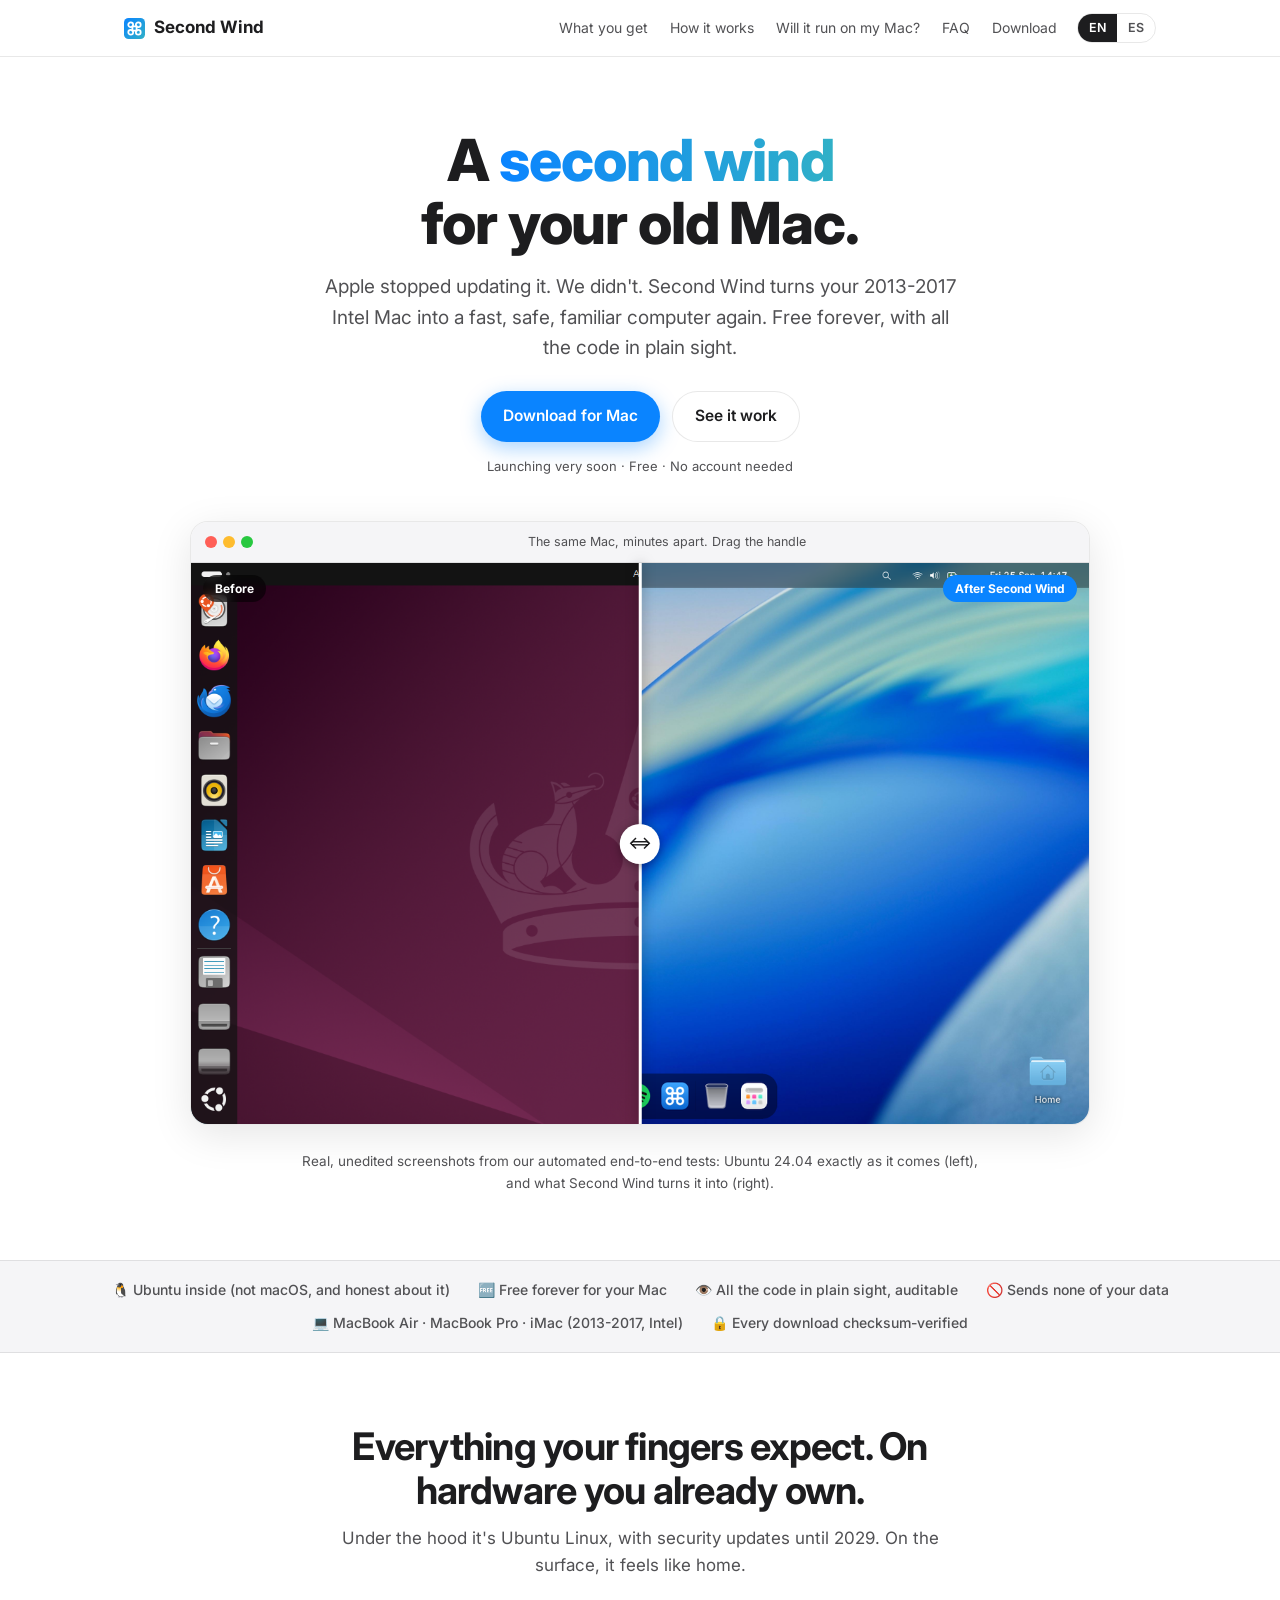
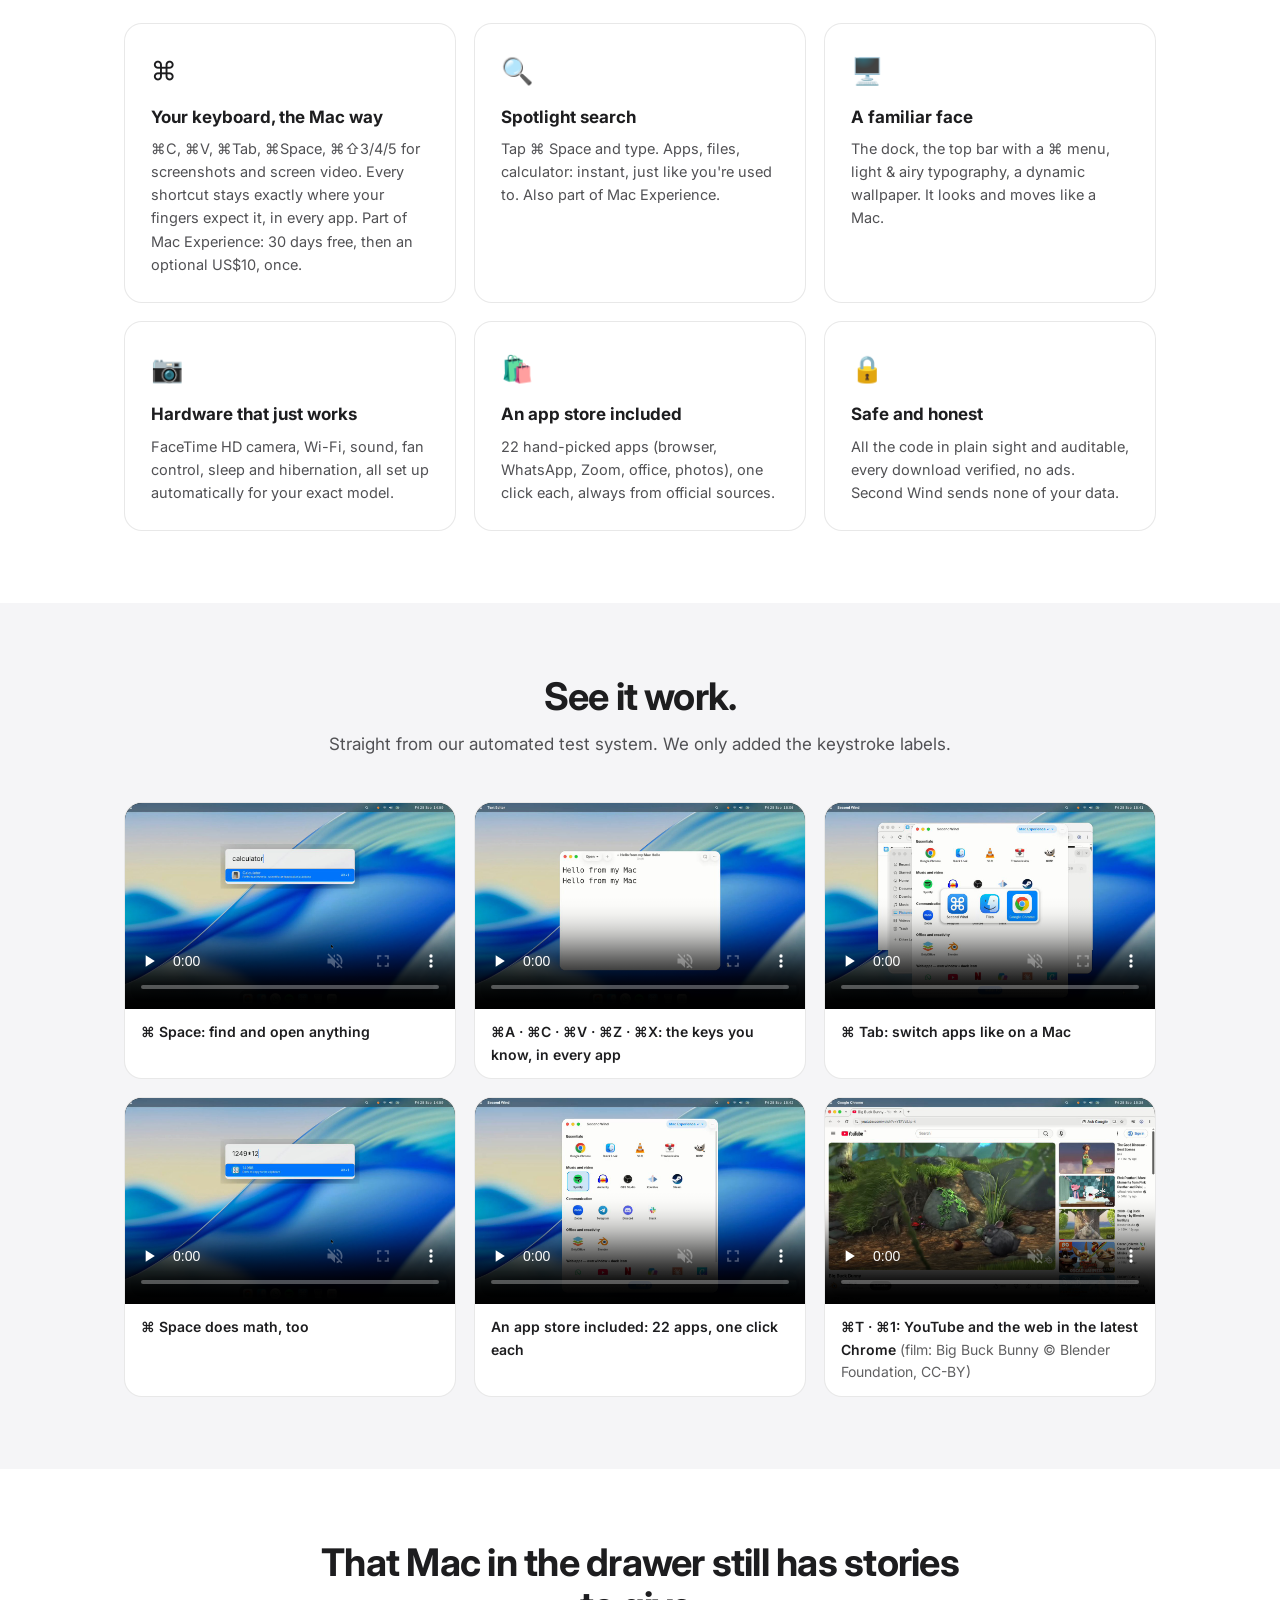
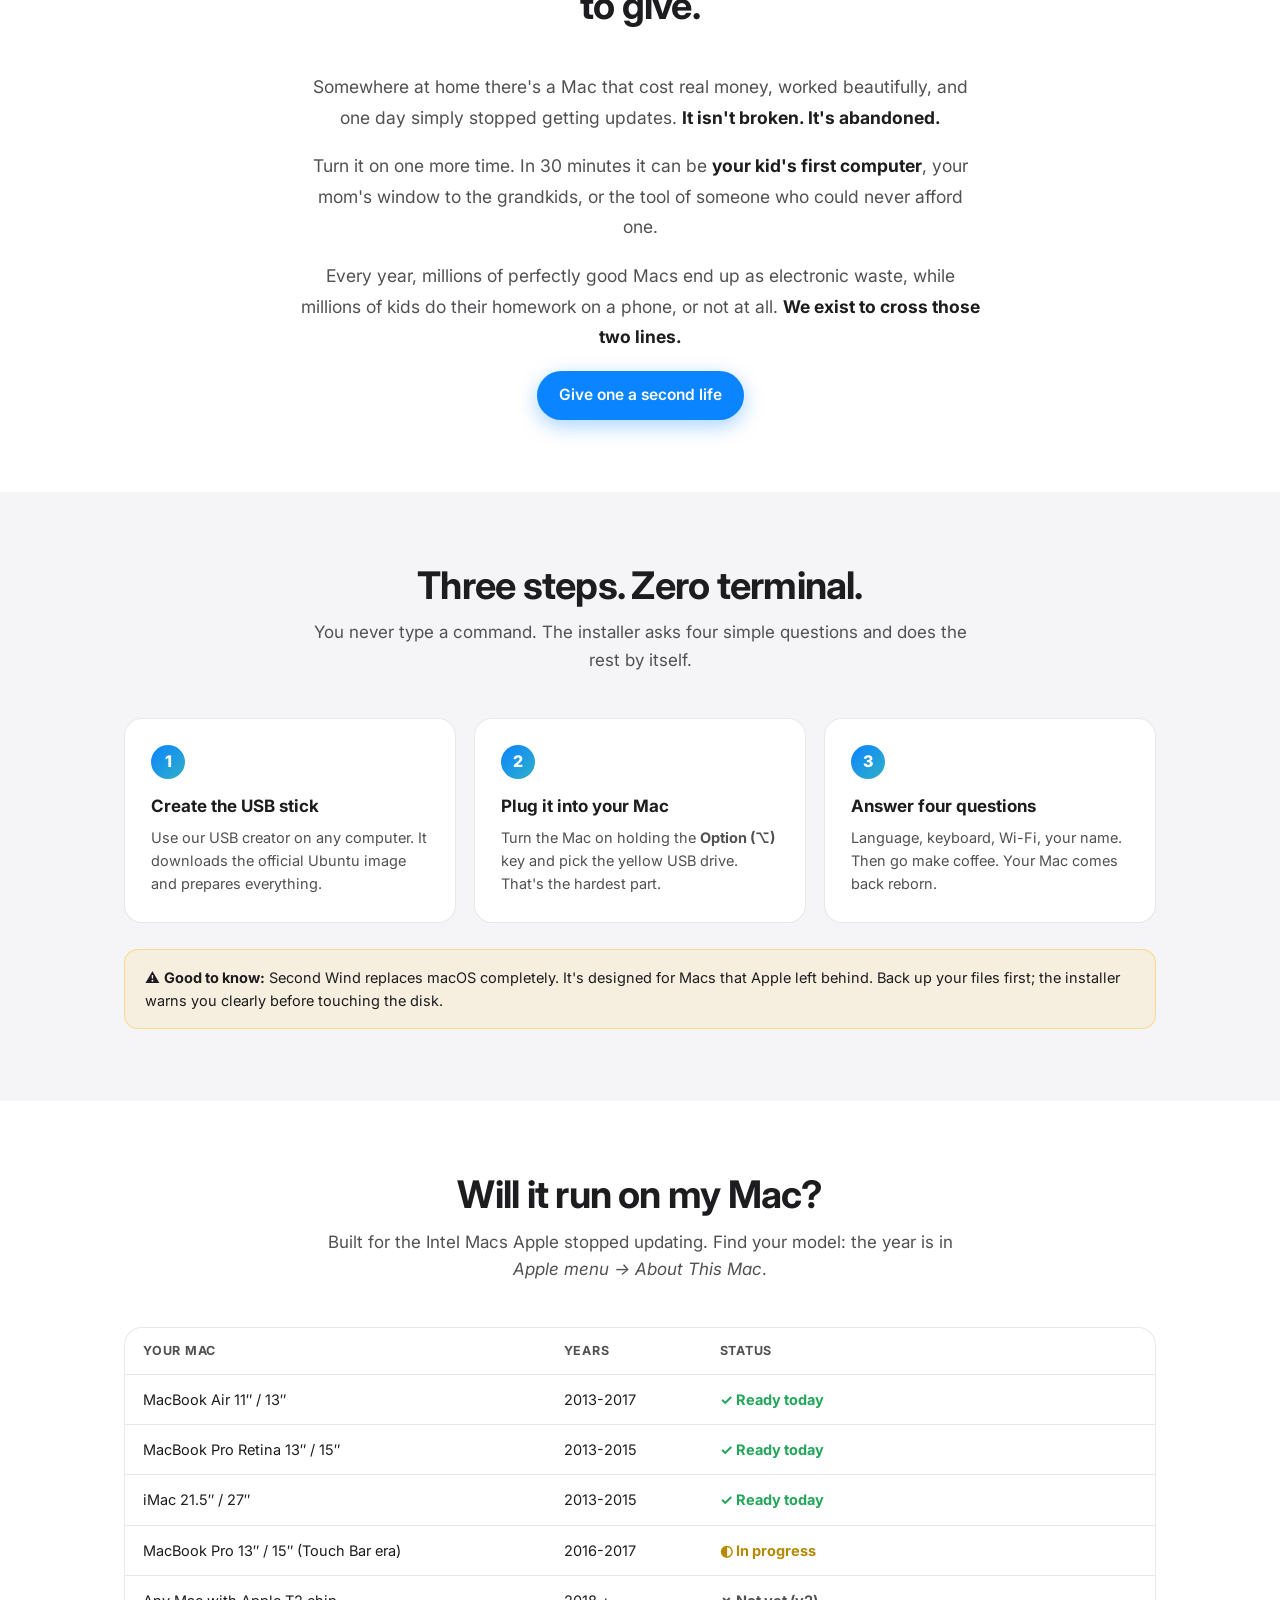
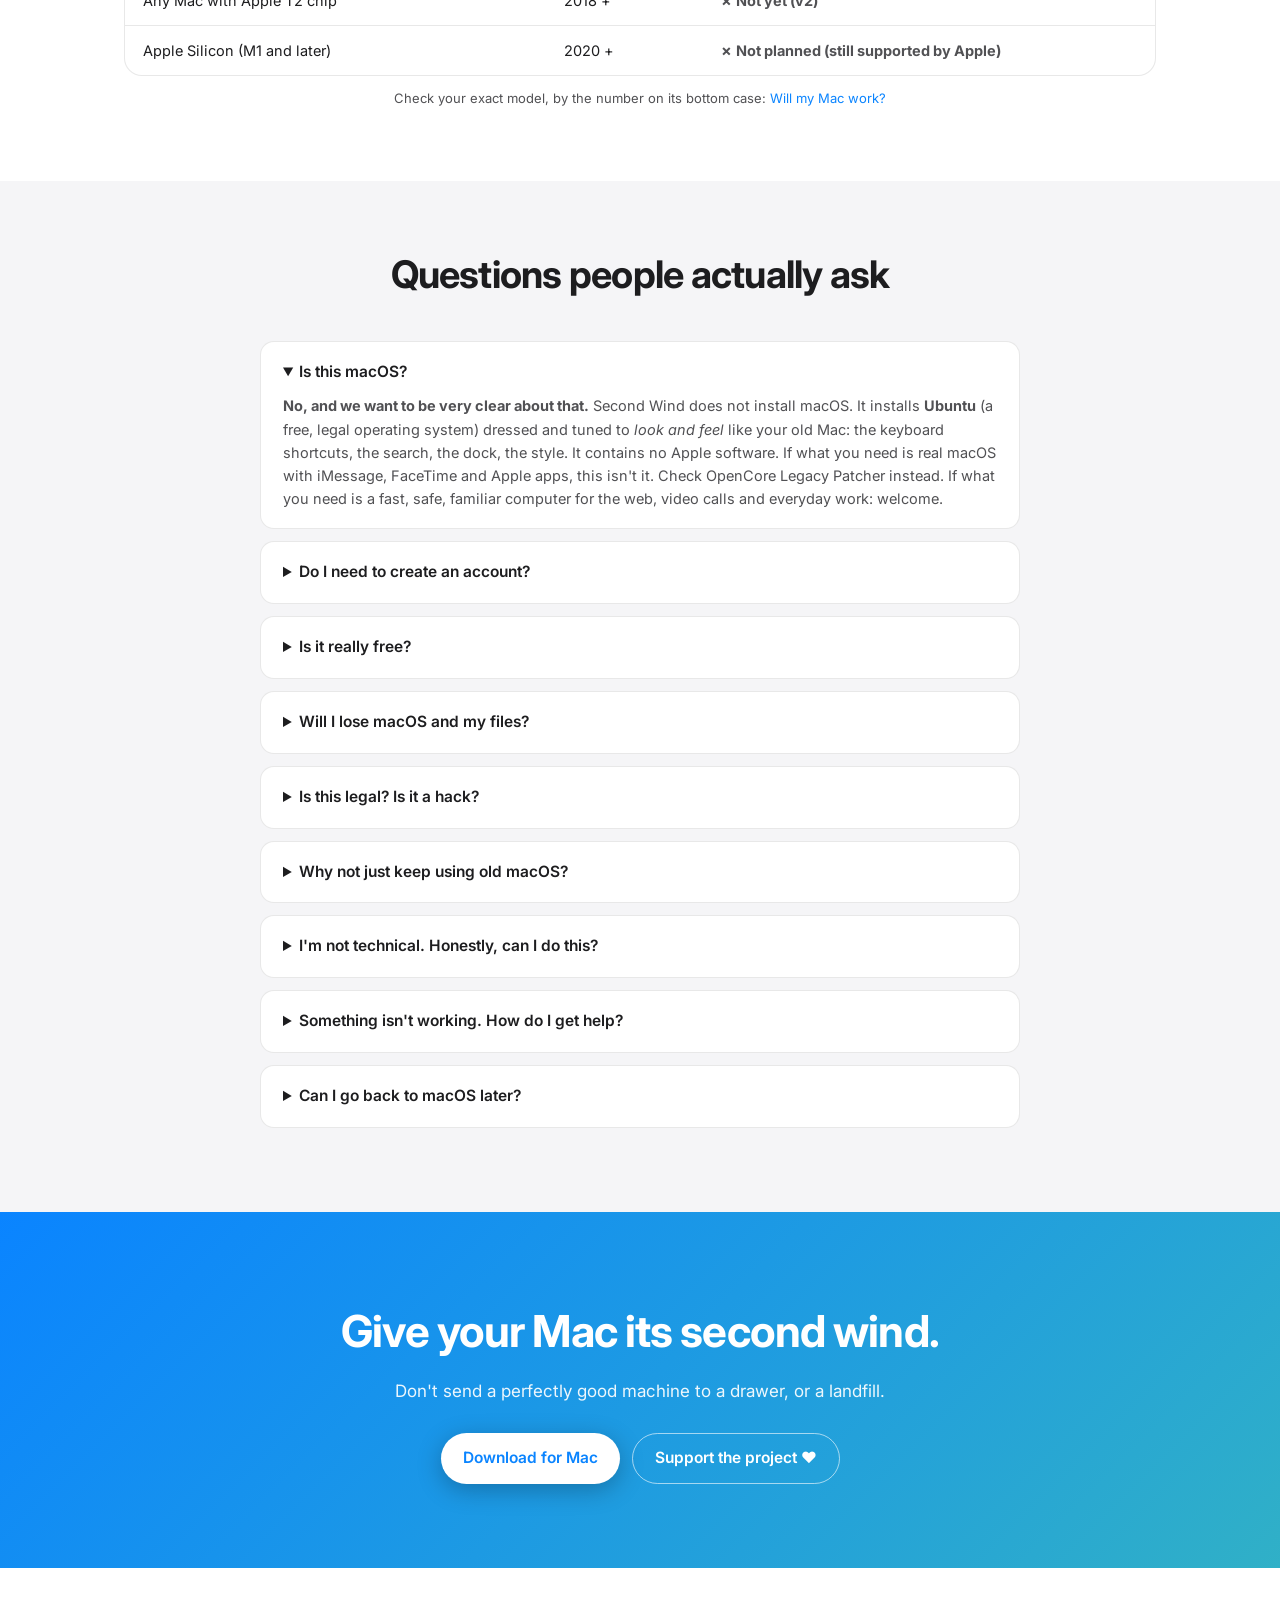
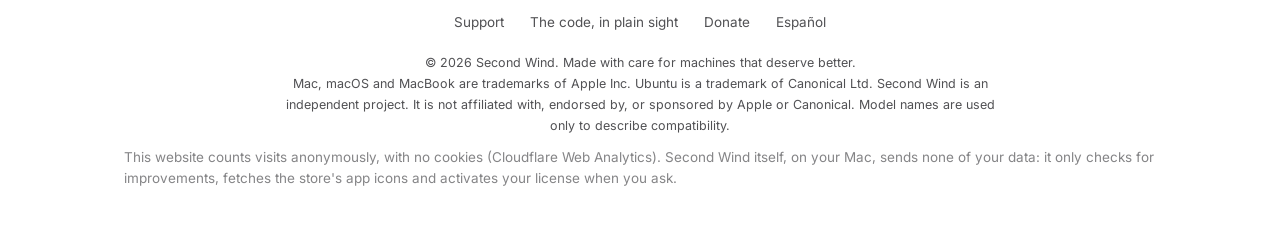
==== index.html @ 886df194 "Merge feat/media-air: after photo and videos re-shot on the real Air (CEO approved in preview) Co-Au" ====
<!DOCTYPE html>
<html lang="en">
<head>
  <meta charset="utf-8">
  <meta name="viewport" content="width=device-width, initial-scale=1">
  <title>Second Wind: A second wind for your old Mac</title>
  <meta name="description" content="Second Wind turns your 2013-2017 Intel Mac into a fast, safe, familiar computer again. Free forever, all the code in plain sight: the Mac look, drivers that just work, an app store and updates. Optional Mac Experience (⌘ shortcuts and ⌘Space search): 30 days free, then US$10 once.">
  <link rel="canonical" href="https://secondwindformac.com/">
  <link rel="alternate" hreflang="en" href="https://secondwindformac.com/">
  <link rel="alternate" hreflang="es" href="https://secondwindformac.com/es/">
  <link rel="alternate" hreflang="x-default" href="https://secondwindformac.com/">
  <meta property="og:title" content="Second Wind: A second wind for your old Mac">
  <meta property="og:description" content="Apple stopped updating your Mac. We didn't. The Mac look, drivers that just work and an app store, free for 2013-2017 Intel Macs, with all the code in plain sight.">
  <meta property="og:image" content="https://secondwindformac.com/assets/after.png">
  <meta property="og:type" content="website">
  <link rel="icon" type="image/svg+xml" href="assets/favicon.svg">
  <link rel="preconnect" href="https://fonts.googleapis.com">
  <link rel="preconnect" href="https://fonts.gstatic.com" crossorigin>
  <link href="https://fonts.googleapis.com/css2?family=Inter:wght@400;500;600;700;800&display=swap" rel="stylesheet">
  <link rel="stylesheet" href="styles.css">
  <script type="application/ld+json">
  {
    "@context": "https://schema.org",
    "@type": "SoftwareApplication",
    "name": "Second Wind",
    "url": "https://secondwindformac.com/",
    "description": "Second Wind turns a 2013-2017 Intel Mac into a fast, safe, familiar computer again: Ubuntu underneath, the Mac look, drivers that just work and an app store on top. Free forever, all the code in plain sight. Optional Mac Experience (⌘ shortcuts and ⌘Space search): 30 days free, then US$10 once.",
    "operatingSystem": "Installs Ubuntu 24.04 LTS on 2013-2017 Intel Macs",
    "applicationCategory": "UtilitiesApplication",
    "offers": {
      "@type": "Offer",
      "price": "0",
      "priceCurrency": "USD"
    },
    "softwareHelp": {
      "@type": "CreativeWork",
      "url": "https://secondwindformac.com/rescue/"
    },
    "sameAs": [
      "https://github.com/secondwindformac/second-wind",
      "https://ko-fi.com/secondwindformac"
    ]
  }
  </script>
<!-- Cloudflare Web Analytics --><script type='module' src='https://static.cloudflareinsights.com/beacon.min.js' data-cf-beacon='{"token": "4829b0f439ff4244b7309ff38470c616"}'></script><!-- End Cloudflare Web Analytics -->
</head>
<body>

<!-- Suggestion shown only to browsers set to Spanish (dismissible) -->
<div class="lang-banner" id="langBanner">
  <span>🌎 Este sitio también está en español.</span>
  <a href="es/">Ver en español</a>
  <button id="langDismiss" aria-label="Dismiss">✕</button>
</div>

<header>
  <div class="wrap nav">
    <a class="brand" href="./">
      <svg viewBox="0 0 64 64" aria-hidden="true"><defs><linearGradient id="swbrand" x1="0" y1="0" x2="1" y2="1"><stop offset="0" stop-color="#0a84ff"/><stop offset="1" stop-color="#30b0c7"/></linearGradient></defs><rect width="64" height="64" rx="14" fill="url(#swbrand)"/><g fill="none" stroke="#ffffff" stroke-width="1.7" stroke-linecap="round" transform="translate(6.4 6.4) scale(3.2)"><circle cx="4.4" cy="4.4" r="2.3"/><circle cx="11.6" cy="4.4" r="2.3"/><circle cx="4.4" cy="11.6" r="2.3"/><circle cx="11.6" cy="11.6" r="2.3"/><path d="M6 6h4v4H6z"/></g></svg>
      Second Wind
    </a>
    <nav class="nav-links">
      <a href="#features">What you get</a>
      <a href="#how">How it works</a>
      <a href="#compat">Will it run on my Mac?</a>
      <a href="#faq">FAQ</a>
      <a href="download/">Download</a>
    </nav>
    <div class="lang" aria-label="Language">
      <a class="on" href="./" lang="en">EN</a>
      <a href="es/" lang="es">ES</a>
    </div>
  </div>
</header>

<main>
  <div class="wrap hero">
    <h1>A <span class="grad">second wind</span><br>for your old Mac.</h1>
    <p class="sub">Apple stopped updating it. We didn't. Second Wind turns your 2013-2017 Intel Mac into a fast, safe, familiar computer again. Free forever, with all the code in plain sight.</p>
    <div class="cta-row">
      <a class="btn btn-primary" href="download/">Download for Mac</a>
      <a class="btn btn-ghost" href="#demos">See it work</a>
    </div>
    <p class="note">Launching very soon · Free · No account needed</p>

    <div class="compare-card">
      <div class="titlebar"><i></i><i></i><i></i><span>The same Mac, minutes apart. Drag the handle</span></div>
      <div class="compare" id="compare" style="--pos:50%">
        <img class="after-img" src="assets/after.png" alt="The same machine after Second Wind: dock, ⌘ menu, Mac-style theme">
        <img class="before-img" src="assets/before.png" alt="Stock Ubuntu 24.04 desktop, before Second Wind">
        <div class="divider"></div>
        <span class="tag l">Before</span>
        <span class="tag r">After Second Wind</span>
        <input type="range" min="0" max="100" value="50" step="0.1" aria-label="Compare before and after">
      </div>
    </div>
    <p class="caption">Real, unedited screenshots from our automated end-to-end tests: Ubuntu 24.04 exactly as it comes (left), and what Second Wind turns it into (right).</p>
  </div>

  <div class="ribbon">
    <span>🐧 Ubuntu inside (not macOS, and honest about it)</span>
    <span>🆓 Free forever for your Mac</span>
    <span>👁️ All the code in plain sight, auditable</span>
    <span>🚫 Sends none of your data</span>
    <span>💻 MacBook Air · MacBook Pro · iMac (2013-2017, Intel)</span>
    <span>🔒 Every download checksum-verified</span>
  </div>

  <section id="features">
    <div class="wrap">
      <div class="sec-head">
        <h2>Everything your fingers expect. On hardware you already own.</h2>
        <p>Under the hood it's Ubuntu Linux, with security updates until 2029. On the surface, it feels like home.</p>
      </div>
      <div class="grid">
        <div class="card"><div class="ico">⌘</div><h3>Your keyboard, the Mac way</h3><p>⌘C, ⌘V, ⌘Tab, ⌘Space, ⌘⇧3/4/5 for screenshots and screen video. Every shortcut stays exactly where your fingers expect it, in every app. Part of Mac Experience: 30 days free, then an optional US$10, once.</p></div>
        <div class="card"><div class="ico">🔍</div><h3>Spotlight search</h3><p>Tap ⌘ Space and type. Apps, files, calculator: instant, just like you're used to. Also part of Mac Experience.</p></div>
        <div class="card"><div class="ico">🖥️</div><h3>A familiar face</h3><p>The dock, the top bar with a ⌘ menu, light &amp; airy typography, a dynamic wallpaper. It looks and moves like a Mac.</p></div>
        <div class="card"><div class="ico">📷</div><h3>Hardware that just works</h3><p>FaceTime HD camera, Wi-Fi, sound, fan control, sleep and hibernation, all set up automatically for your exact model.</p></div>
        <div class="card"><div class="ico">🛍️</div><h3>An app store included</h3><p>22 hand-picked apps (browser, WhatsApp, Zoom, office, photos), one click each, always from official sources.</p></div>
        <div class="card"><div class="ico">🔒</div><h3>Safe and honest</h3><p>All the code in plain sight and auditable, every download verified, no ads. Second Wind sends none of your data.</p></div>
      </div>
    </div>
  </section>

  <section class="alt" id="demos">
    <div class="wrap">
      <div class="sec-head">
        <h2>See it work.</h2>
        <p>Straight from our automated test system. We only added the keystroke labels.</p>
      </div>
      <div class="vidgrid">
        <div class="vidcard"><video src="assets/videos/spotlight.en.webm" poster="assets/videos/spotlight.poster.jpg" preload="none" controls muted loop playsinline></video><p>⌘ Space: find and open anything</p></div>
        <div class="vidcard"><video src="assets/videos/keys.en.webm" poster="assets/videos/keys.poster.jpg" preload="none" controls muted loop playsinline></video><p>⌘A · ⌘C · ⌘V · ⌘Z · ⌘X: the keys you know, in every app</p></div>
        <div class="vidcard"><video src="assets/videos/cmd-tab.en.webm" poster="assets/videos/cmd-tab.poster.jpg" preload="none" controls muted loop playsinline></video><p>⌘ Tab: switch apps like on a Mac</p></div>
        <div class="vidcard"><video src="assets/videos/math.en.webm" poster="assets/videos/math.poster.jpg" preload="none" controls muted loop playsinline></video><p>⌘ Space does math, too</p></div>
        <div class="vidcard"><video src="assets/videos/app-store.en.webm" poster="assets/videos/app-store.poster.jpg" preload="none" controls muted loop playsinline></video><p>An app store included: 22 apps, one click each</p></div>
        <div class="vidcard"><video src="assets/videos/internet.en.webm" poster="assets/videos/internet.poster.jpg" preload="none" controls muted loop playsinline></video><p>⌘T · ⌘1: YouTube and the web in the latest Chrome <span style="font-weight:400;opacity:.7">(film: Big Buck Bunny © Blender Foundation, CC-BY)</span></p></div>
      </div>
    </div>
  </section>

  <section class="story" id="story">
    <div class="wrap">
      <div class="sec-head">
        <h2>That Mac in the drawer still has stories to give.</h2>
      </div>
      <p>Somewhere at home there's a Mac that cost real money, worked beautifully, and one day simply stopped getting updates. <strong>It isn't broken. It's abandoned.</strong></p>
      <p>Turn it on one more time. In 30 minutes it can be <strong>your kid's first computer</strong>, your mom's window to the grandkids, or the tool of someone who could never afford one.</p>
      <p>Every year, millions of perfectly good Macs end up as electronic waste, while millions of kids do their homework on a phone, or not at all. <strong>We exist to cross those two lines.</strong></p>
      <div class="cta-row">
        <a class="btn btn-primary" href="#how">Give one a second life</a>
      </div>
    </div>
  </section>

  <section class="alt" id="how">
    <div class="wrap">
      <div class="sec-head">
        <h2>Three steps. Zero terminal.</h2>
        <p>You never type a command. The installer asks four simple questions and does the rest by itself.</p>
      </div>
      <div class="steps">
        <div class="step"><div class="num">1</div><h3>Create the USB stick</h3><p>Use our USB creator on any computer. It downloads the official Ubuntu image and prepares everything.</p></div>
        <div class="step"><div class="num">2</div><h3>Plug it into your Mac</h3><p>Turn the Mac on holding the <strong>Option (⌥)</strong> key and pick the yellow USB drive. That's the hardest part.</p></div>
        <div class="step"><div class="num">3</div><h3>Answer four questions</h3><p>Language, keyboard, Wi-Fi, your name. Then go make coffee. Your Mac comes back reborn.</p></div>
      </div>
      <div class="warn">⚠️ <strong>Good to know:</strong> Second Wind replaces macOS completely. It's designed for Macs that Apple left behind. Back up your files first; the installer warns you clearly before touching the disk.</div>
    </div>
  </section>

  <section id="compat">
    <div class="wrap">
      <div class="sec-head">
        <h2>Will it run on my Mac?</h2>
        <p>Built for the Intel Macs Apple stopped updating. Find your model: the year is in <em>Apple menu → About This Mac</em>.</p>
      </div>
      <div class="tablewrap">
        <table>
          <tr><th>Your Mac</th><th>Years</th><th>Status</th></tr>
          <tr><td>MacBook Air 11″ / 13″</td><td>2013-2017</td><td class="ok">✓ Ready today</td></tr>
          <tr><td>MacBook Pro Retina 13″ / 15″</td><td>2013-2015</td><td class="ok">✓ Ready today</td></tr>
          <tr><td>iMac 21.5″ / 27″</td><td>2013-2015</td><td class="ok">✓ Ready today</td></tr>
          <tr><td>MacBook Pro 13″ / 15″ (Touch Bar era)</td><td>2016-2017</td><td class="soon">◐ In progress</td></tr>
          <tr><td>Any Mac with Apple T2 chip</td><td>2018 +</td><td class="no">✗ Not yet (v2)</td></tr>
          <tr><td>Apple Silicon (M1 and later)</td><td>2020 +</td><td class="no">✗ Not planned (still supported by Apple)</td></tr>
        </table>
      </div>
      <p class="tablenote">Check your exact model, by the number on its bottom case: <a href="compatibility/">Will my Mac work?</a></p>
    </div>
  </section>

  <section class="alt" id="faq">
    <div class="wrap">
      <div class="sec-head"><h2>Questions people actually ask</h2></div>
      <div class="faq">
        <details open><summary>Is this macOS?</summary><p><strong>No, and we want to be very clear about that.</strong> Second Wind does not install macOS. It installs <strong>Ubuntu</strong> (a free, legal operating system) dressed and tuned to <em>look and feel</em> like your old Mac: the keyboard shortcuts, the search, the dock, the style. It contains no Apple software. If what you need is real macOS with iMessage, FaceTime and Apple apps, this isn't it. Check OpenCore Legacy Patcher instead. If what you need is a fast, safe, familiar computer for the web, video calls and everyday work: welcome.</p></details>
        <details><summary>Do I need to create an account?</summary><p>No, and you never will. Second Wind has no accounts by design: you download, you install, done. If you buy the optional Mac Experience, your license key arrives by email: paste it into the Second Wind app and that's it. Less friction for you, less data for anyone to worry about.</p></details>
        <details><summary>Is it really free?</summary><p>Yes, and we're precise about it. Second Wind is free forever: the Mac look, drivers that just work (Wi-Fi, camera, sound), the app store and updates, with all the code published in plain sight, auditable by anyone. No terminal, ever. One optional extra exists: the “Mac Experience” (⌘ shortcuts everywhere and ⌘Space search) is free for the first 30 days, then a one-time US$10 (once per Mac, yours forever). If you don't buy it, your Mac keeps working and looking exactly the same; only the ⌘ shortcuts and ⌘Space go back to Linux's. No subscriptions, no accounts. Want to help more? You can donate on <a href="https://ko-fi.com/secondwindformac">Ko-fi</a>.</p></details>
        <details><summary>Will I lose macOS and my files?</summary><p>Yes. Second Wind replaces macOS entirely with Ubuntu Linux. It's meant for Macs that no longer receive Apple updates. Back up your files first (the installer reminds you before touching anything).</p></details>
        <details><summary>Is this legal? Is it a hack?</summary><p>It's not a hack. Second Wind installs Ubuntu, a mainstream free operating system, plus components downloaded from their official sources. Nothing from Apple is copied or redistributed. It's your hardware, and you're allowed to run what you want on it.</p></details>
        <details><summary>Why not just keep using old macOS?</summary><p>Without security updates, browsers and banking sites gradually stop working, and staying online gets risky. Ubuntu 24.04 receives security updates until 2029, and modern apps (Chrome, WhatsApp, Zoom) run on it today.</p></details>
        <details><summary>I'm not technical. Honestly, can I do this?</summary><p>That's exactly who we built it for. If you can plug in a USB stick and hold down one key, you can do this. You never see a terminal, and every step explains itself in plain language, in English or Spanish.</p></details>
        <details><summary>Something isn't working. How do I get help?</summary><p>Open the Second Wind app (in the dock) → <strong>⋯</strong> → <strong>Your Mac</strong>. It checks Wi-Fi, sound, camera, keyboard, Bluetooth and battery, and shows a short report about your Mac. Click <strong>Copy report for support</strong> and paste it into an email to <a href="mailto:hello@secondwindformac.com">hello@secondwindformac.com</a>. You see everything it contains first, and nothing is sent anywhere unless you send it yourself.</p></details>
        <details><summary>Can I go back to macOS later?</summary><p>Yes. macOS can be reinstalled from Apple's own recovery (Internet Recovery, ⌘⌥R at power-on) or from a macOS USB stick, on any of these models. Your files must come from your backup.</p></details>
      </div>
    </div>
  </section>

  <div class="cta-band">
    <h2>Give your Mac its second wind.</h2>
    <p>Don't send a perfectly good machine to a drawer, or a landfill.</p>
    <div class="cta-row">
      <a class="btn btn-primary" href="download/">Download for Mac</a>
      <!-- from links.conf: DONATE_URL -->
      <a class="btn btn-ghost" href="https://ko-fi.com/secondwindformac">Support the project ♥</a>
    </div>
  </div>
</main>

<footer>
  <div class="wrap">
    <div class="foot-row">
      <!-- from links.conf: CONTACT_EMAIL / DONATE_URL -->
      <a href="mailto:hello@secondwindformac.com">Support</a>
      <a href="https://github.com/secondwindformac/second-wind">The code, in plain sight</a>
      <a href="https://ko-fi.com/secondwindformac">Donate</a>
      <a href="es/">Español</a>
    </div>
    <p class="legal">
      © <span id="y">2026</span> Second Wind. Made with care for machines that deserve better.<br>
      Mac, macOS and MacBook are trademarks of Apple Inc. Ubuntu is a trademark of Canonical Ltd.
      Second Wind is an independent project. It is not affiliated with, endorsed by, or sponsored by Apple or Canonical.
      Model names are used only to describe compatibility.
    </p>
  </div>
  <div class="wrap"><p class="small" style="opacity:.7;margin-top:10px">This website counts visits anonymously, with no cookies (Cloudflare Web Analytics). Second Wind itself, on your Mac, sends none of your data: it only checks for improvements, fetches the store's app icons and activates your license when you ask.</p></div>
</footer>

<script>
  // Before/after slider
  var cmp = document.getElementById('compare');
  cmp.querySelector('input').addEventListener('input', function () {
    cmp.style.setProperty('--pos', this.value + '%');
  });
  // Offer Spanish to Spanish-language browsers (once)
  try {
    var wantsEs = (navigator.languages || [navigator.language || '']).some(function (l) { return /^es/i.test(l); });
    if (wantsEs && !localStorage.getItem('sw-lang-dismiss')) {
      document.getElementById('langBanner').style.display = 'flex';
    }
    document.getElementById('langDismiss').addEventListener('click', function () {
      document.getElementById('langBanner').style.display = 'none';
      localStorage.setItem('sw-lang-dismiss', '1');
    });
  } catch (e) {}
  document.getElementById('y').textContent = new Date().getFullYear();
</script>
</body>
</html>
---- styles.css ----
/* Second Wind — landing styles (shared by every language). MIT. */

:root {
  --bg: #ffffff;
  --bg-alt: #f5f5f7;
  --text: #1d1d1f;
  --text-soft: #515154;
  --line: rgba(0, 0, 0, 0.09);
  --accent: #0a84ff;
  --accent-2: #30b0c7;
  --card: #ffffff;
  --shadow: 0 10px 40px rgba(0, 0, 0, 0.10);
  --radius: 18px;
  --header-bg: rgba(255, 255, 255, 0.72);
}
@media (prefers-color-scheme: dark) {
  :root {
    --bg: #0b0b0d;
    --bg-alt: #161618;
    --text: #f5f5f7;
    --text-soft: #a1a1a6;
    --line: rgba(255, 255, 255, 0.12);
    --card: #1c1c1e;
    --shadow: 0 10px 40px rgba(0, 0, 0, 0.55);
    --header-bg: rgba(11, 11, 13, 0.72);
  }
}

* { margin: 0; padding: 0; box-sizing: border-box; }
html { scroll-behavior: smooth; }
body {
  font-family: "Inter", -apple-system, BlinkMacSystemFont, "SF Pro Display",
    "Segoe UI", Roboto, sans-serif;
  background: var(--bg);
  color: var(--text);
  line-height: 1.6;
  -webkit-font-smoothing: antialiased;
}
img { max-width: 100%; display: block; }
a { color: var(--accent); text-decoration: none; }
a:hover { text-decoration: underline; }

.wrap { max-width: 1080px; margin: 0 auto; padding: 0 24px; }

/* ---------- header ---------- */
header {
  position: sticky; top: 0; z-index: 50;
  backdrop-filter: saturate(180%) blur(18px);
  -webkit-backdrop-filter: saturate(180%) blur(18px);
  background: var(--header-bg);
  border-bottom: 1px solid var(--line);
}
.nav {
  display: flex; align-items: center; gap: 20px;
  height: 56px;
}
.brand {
  display: flex; align-items: center; gap: 9px;
  font-weight: 700; font-size: 17px; color: var(--text);
}
.brand:hover { text-decoration: none; }
.brand svg { width: 21px; height: 21px; }
.nav-links { display: flex; gap: 22px; margin-left: auto; }
.nav-links a { color: var(--text-soft); font-size: 14px; }
.nav-links a:hover { color: var(--text); text-decoration: none; }
.lang {
  display: flex; border: 1px solid var(--line); border-radius: 999px;
  overflow: hidden; font-size: 12.5px; font-weight: 600;
}
.lang a { padding: 4px 11px; color: var(--text-soft); }
.lang a:hover { text-decoration: none; color: var(--text); }
.lang a.on { background: var(--text); color: var(--bg); }
@media (max-width: 720px) { .nav-links { display: none; } .lang { margin-left: auto; } }

/* ---------- language suggestion banner ---------- */
.lang-banner {
  display: none; align-items: center; justify-content: center; gap: 14px;
  padding: 9px 16px; font-size: 14px;
  background: linear-gradient(90deg, var(--accent), var(--accent-2));
  color: #fff;
}
.lang-banner a { color: #fff; font-weight: 700; text-decoration: underline; }
.lang-banner button {
  background: none; border: none; color: rgba(255,255,255,.85);
  font-size: 16px; cursor: pointer; line-height: 1;
}

/* ---------- hero ---------- */
.hero { text-align: center; padding: 72px 0 40px; }
.hero h1 {
  font-size: clamp(34px, 6vw, 58px);
  line-height: 1.08; letter-spacing: -0.02em; font-weight: 800;
}
.hero h1 .grad {
  background: linear-gradient(90deg, var(--accent), var(--accent-2));
  -webkit-background-clip: text; background-clip: text; color: transparent;
}
.hero p.sub {
  max-width: 640px; margin: 18px auto 0; font-size: 19px; color: var(--text-soft);
}
.cta-row { display: flex; gap: 12px; justify-content: center; margin-top: 28px; flex-wrap: wrap; }
.btn {
  display: inline-flex; align-items: center; gap: 8px;
  padding: 12px 22px; border-radius: 999px; font-weight: 600; font-size: 15.5px;
  transition: transform .15s ease, box-shadow .15s ease;
}
.btn:hover { text-decoration: none; transform: translateY(-1px); }
.btn-primary { background: var(--accent); color: #fff; box-shadow: 0 6px 20px rgba(10,132,255,.35); }
.btn-ghost { border: 1.5px solid var(--line); color: var(--text); background: var(--card); }
.hero .note { margin-top: 14px; font-size: 13px; color: var(--text-soft); }

/* ---------- before/after ---------- */
.compare-card {
  margin: 44px auto 0; max-width: 900px;
  border-radius: var(--radius); overflow: hidden;
  box-shadow: var(--shadow); border: 1px solid var(--line);
  background: var(--card);
}
.titlebar {
  display: flex; align-items: center; gap: 6px; padding: 10px 14px;
  border-bottom: 1px solid var(--line); background: var(--bg-alt);
}
.titlebar i { width: 12px; height: 12px; border-radius: 50%; display: block; }
.titlebar i:nth-child(1) { background: #ff5f57; }
.titlebar i:nth-child(2) { background: #febc2e; }
.titlebar i:nth-child(3) { background: #28c840; }
.titlebar span { margin: 0 auto; font-size: 12.5px; color: var(--text-soft); }
.compare { position: relative; aspect-ratio: 1280 / 800; user-select: none; }
.compare img {
  position: absolute; inset: 0; width: 100%; height: 100%;
  object-fit: cover; pointer-events: none;
}
.compare .before-img { clip-path: inset(0 calc(100% - var(--pos, 50%)) 0 0); }
.compare .divider {
  position: absolute; top: 0; bottom: 0; left: var(--pos, 50%); width: 2.5px;
  background: #fff; box-shadow: 0 0 12px rgba(0,0,0,.5);
  transform: translateX(-50%); pointer-events: none;
}
.compare .divider::after {
  content: "⇔"; position: absolute; top: 50%; left: 50%;
  transform: translate(-50%, -50%);
  width: 40px; height: 40px; border-radius: 50%;
  background: #fff; color: #1d1d1f; font-size: 18px;
  display: flex; align-items: center; justify-content: center;
  box-shadow: 0 2px 10px rgba(0,0,0,.35);
}
.compare input[type="range"] {
  position: absolute; inset: 0; width: 100%; height: 100%;
  opacity: 0; cursor: ew-resize; margin: 0;
}
.compare .tag {
  position: absolute; top: 12px; padding: 4px 12px; border-radius: 999px;
  font-size: 12px; font-weight: 700; color: #fff;
  background: rgba(0, 0, 0, 0.55); backdrop-filter: blur(6px); pointer-events: none;
}
.compare .tag.l { left: 12px; }
.compare .tag.r { right: 12px; background: var(--accent); }
.caption { text-align: center; font-size: 13.5px; color: var(--text-soft); padding: 26px 16px; max-width: 720px; margin: 0 auto; }

/* ---------- ribbon ---------- */
.ribbon {
  display: flex; flex-wrap: wrap; justify-content: center; gap: 10px 28px;
  padding: 18px 16px; border-top: 1px solid var(--line); border-bottom: 1px solid var(--line);
  background: var(--bg-alt); font-size: 14px; color: var(--text-soft); font-weight: 500;
}

/* ---------- sections ---------- */
section { padding: 72px 0; }
section.alt { background: var(--bg-alt); }
.sec-head { text-align: center; max-width: 660px; margin: 0 auto 44px; }
.sec-head h2 { font-size: clamp(26px, 4vw, 38px); letter-spacing: -0.02em; line-height: 1.15; }
.sec-head p { margin-top: 12px; color: var(--text-soft); font-size: 17px; }

.grid { display: grid; grid-template-columns: repeat(auto-fit, minmax(270px, 1fr)); gap: 18px; }
.card {
  background: var(--card); border: 1px solid var(--line); border-radius: var(--radius);
  padding: 26px;
}
.card .ico { font-size: 26px; }
.card h3 { margin: 12px 0 6px; font-size: 17px; }
.card p { font-size: 14.5px; color: var(--text-soft); }

/* ---------- video demos ---------- */
.vidgrid { display: grid; grid-template-columns: repeat(auto-fit, minmax(300px, 1fr)); gap: 18px; }
.vidcard {
  background: var(--card); border: 1px solid var(--line); border-radius: var(--radius);
  overflow: hidden;
}
.vidcard video { width: 100%; display: block; aspect-ratio: 1280 / 800; background: #000; }
.vidcard p { font-size: 14px; font-weight: 600; padding: 12px 16px; }

/* ---------- waitlist form ---------- */
.wl-form { max-width: 560px; margin: 0 auto; display: flex; flex-direction: column; gap: 12px; }
.wl-form input[type="email"], .wl-form input[type="text"]:not(.wl-hp) {
  padding: 13px 16px; border: 1.5px solid var(--line); border-radius: 12px;
  background: var(--card); color: var(--text); font: inherit; font-size: 15.5px;
}
.wl-form input:focus { outline: 2px solid var(--accent); outline-offset: 1px; }
.wl-q { font-size: 14px; font-weight: 600; margin-top: 4px; }
.wl-opts { display: flex; flex-wrap: wrap; gap: 8px; justify-content: center; }
.wl-opts input { position: absolute; opacity: 0; pointer-events: none; }
.wl-opts span {
  display: inline-block; padding: 8px 15px; border: 1.5px solid var(--line);
  border-radius: 999px; font-size: 14px; cursor: pointer; background: var(--card);
}
.wl-opts input:checked + span { background: var(--accent); border-color: var(--accent); color: #fff; }
.wl-hp { position: absolute; left: -9999px; width: 1px; height: 1px; opacity: 0; }
.wl-form button { border: none; cursor: pointer; font: inherit; }
.wl-form button:disabled { opacity: .6; cursor: wait; }
.wl-done { font-size: 16px; font-weight: 600; text-align: center; }
.wl-err { font-size: 14px; text-align: center; color: #c0392b; }

/* ---------- story ---------- */
.story p {
  max-width: 680px; margin: 0 auto 18px; text-align: center;
  font-size: 17.5px; line-height: 1.75; color: var(--text-soft);
}
.story p strong { color: var(--text); }
.story .cta-row { margin-top: 10px; }

/* ---------- steps ---------- */
.steps { display: grid; grid-template-columns: repeat(auto-fit, minmax(240px, 1fr)); gap: 18px; counter-reset: step; }
.step { background: var(--card); border: 1px solid var(--line); border-radius: var(--radius); padding: 26px; }
.step .num {
  width: 34px; height: 34px; border-radius: 50%;
  background: linear-gradient(135deg, var(--accent), var(--accent-2));
  color: #fff; font-weight: 800; display: flex; align-items: center; justify-content: center;
  font-size: 16px;
}
.step h3 { margin: 14px 0 6px; font-size: 17px; }
.step p { font-size: 14.5px; color: var(--text-soft); }
.warn {
  margin-top: 26px; padding: 16px 20px; border-radius: 14px; font-size: 14.5px;
  background: rgba(254, 188, 46, 0.12); border: 1px solid rgba(254, 188, 46, 0.45);
}

/* ---------- compatibility ---------- */
.tablewrap { overflow-x: auto; border: 1px solid var(--line); border-radius: var(--radius); background: var(--card); }
table { width: 100%; border-collapse: collapse; font-size: 14.5px; min-width: 560px; }
th, td { text-align: left; padding: 13px 18px; border-bottom: 1px solid var(--line); }
th { font-size: 12.5px; text-transform: uppercase; letter-spacing: .06em; color: var(--text-soft); }
tr:last-child td { border-bottom: none; }
.ok { color: #23a55a; font-weight: 700; }
.soon { color: #b58a00; font-weight: 700; }
.no { color: var(--text-soft); font-weight: 700; }
.tablenote { font-size: 13px; color: var(--text-soft); margin-top: 12px; text-align: center; }

/* ---------- FAQ ---------- */
.faq { max-width: 760px; margin: 0 auto; }
.faq details {
  background: var(--card); border: 1px solid var(--line); border-radius: 14px;
  padding: 18px 22px; margin-bottom: 12px;
}
.faq summary { font-weight: 600; cursor: pointer; font-size: 15.5px; }
.faq details p { margin-top: 10px; color: var(--text-soft); font-size: 14.5px; }

/* ---------- final CTA ---------- */
.cta-band {
  text-align: center; padding: 84px 24px;
  background: linear-gradient(135deg, var(--accent), var(--accent-2));
  color: #fff;
}
.cta-band h2 { font-size: clamp(28px, 5vw, 44px); letter-spacing: -0.02em; }
.cta-band p { margin: 12px auto 26px; max-width: 560px; opacity: .92; font-size: 17px; }
.cta-band .btn-primary { background: #fff; color: var(--accent); box-shadow: 0 6px 24px rgba(0,0,0,.25); }
.cta-band .btn-ghost { border-color: rgba(255,255,255,.6); color: #fff; background: transparent; }

/* ---------- footer ---------- */
footer { padding: 44px 0 56px; font-size: 13.5px; color: var(--text-soft); }
.foot-row { display: flex; flex-wrap: wrap; gap: 12px 26px; justify-content: center; margin-bottom: 18px; }
.foot-row a { color: var(--text-soft); }
.legal { text-align: center; max-width: 720px; margin: 0 auto; font-size: 12.5px; line-height: 1.7; }
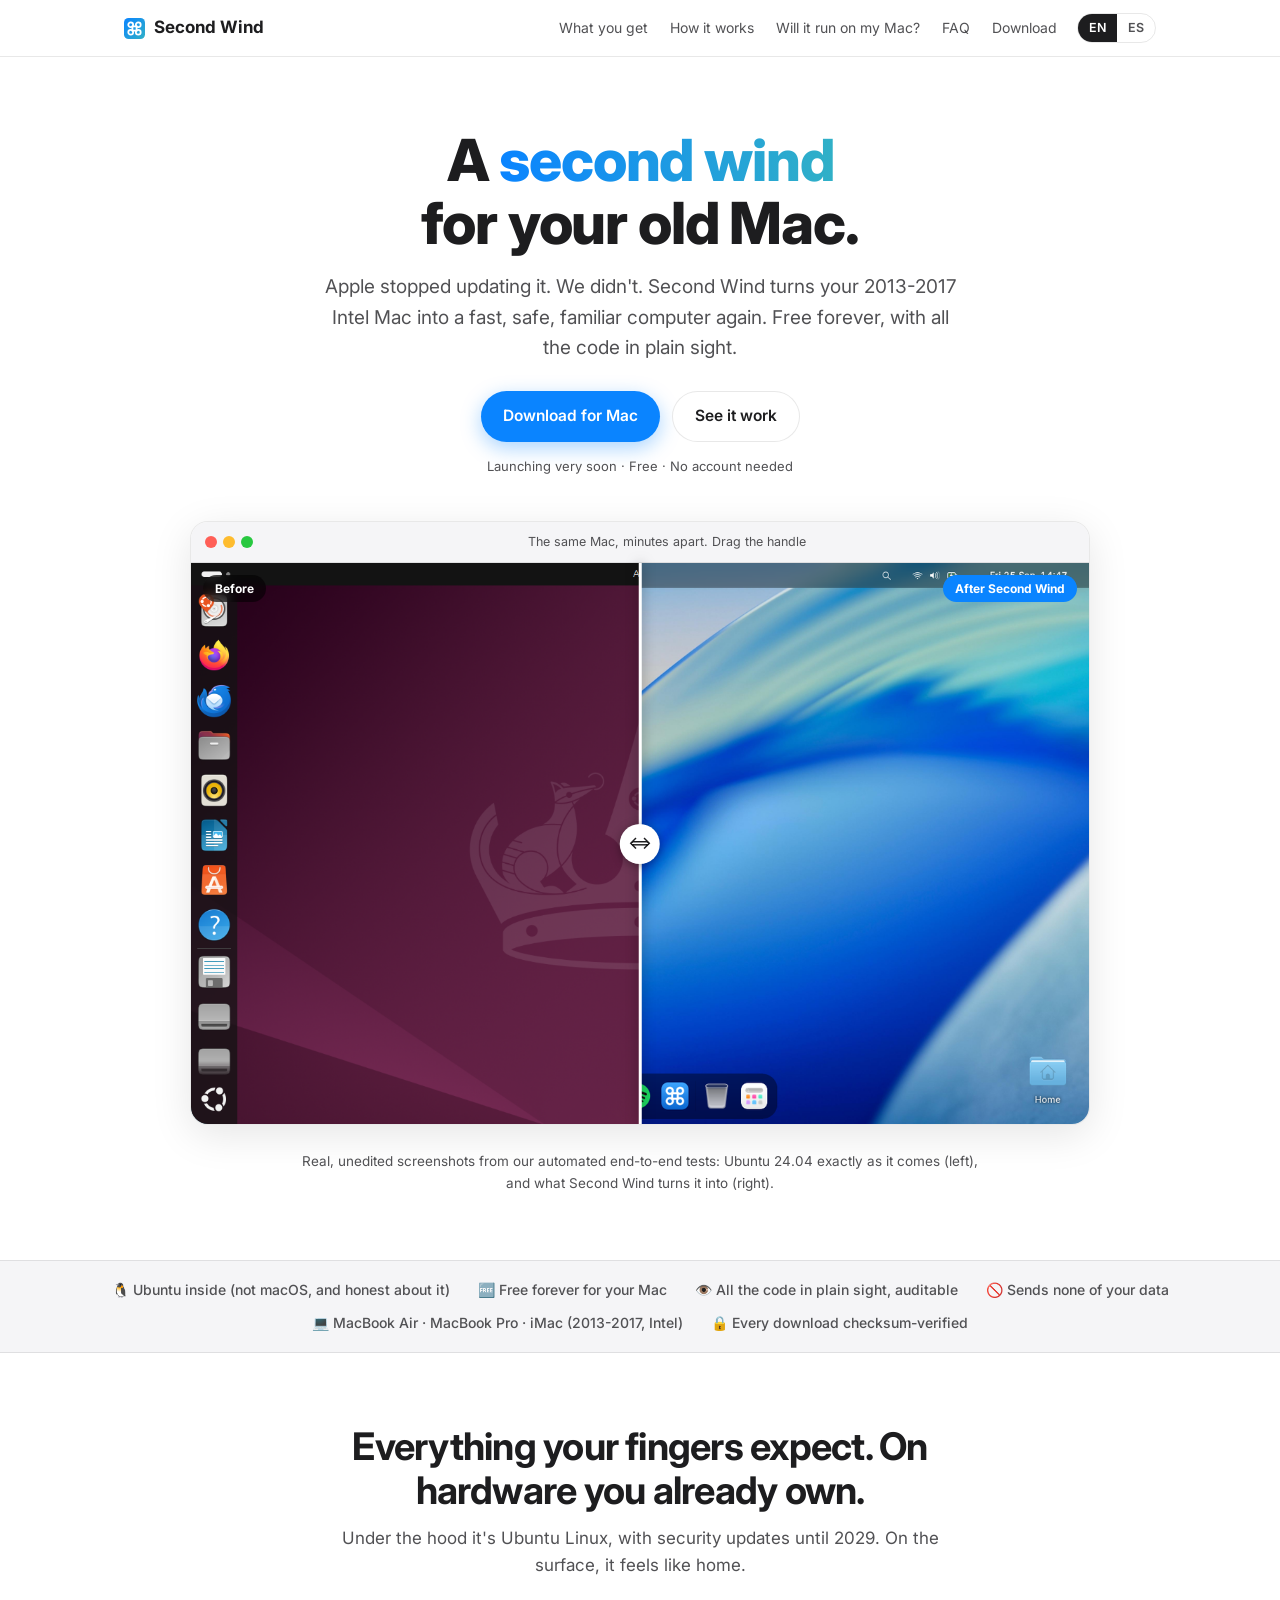
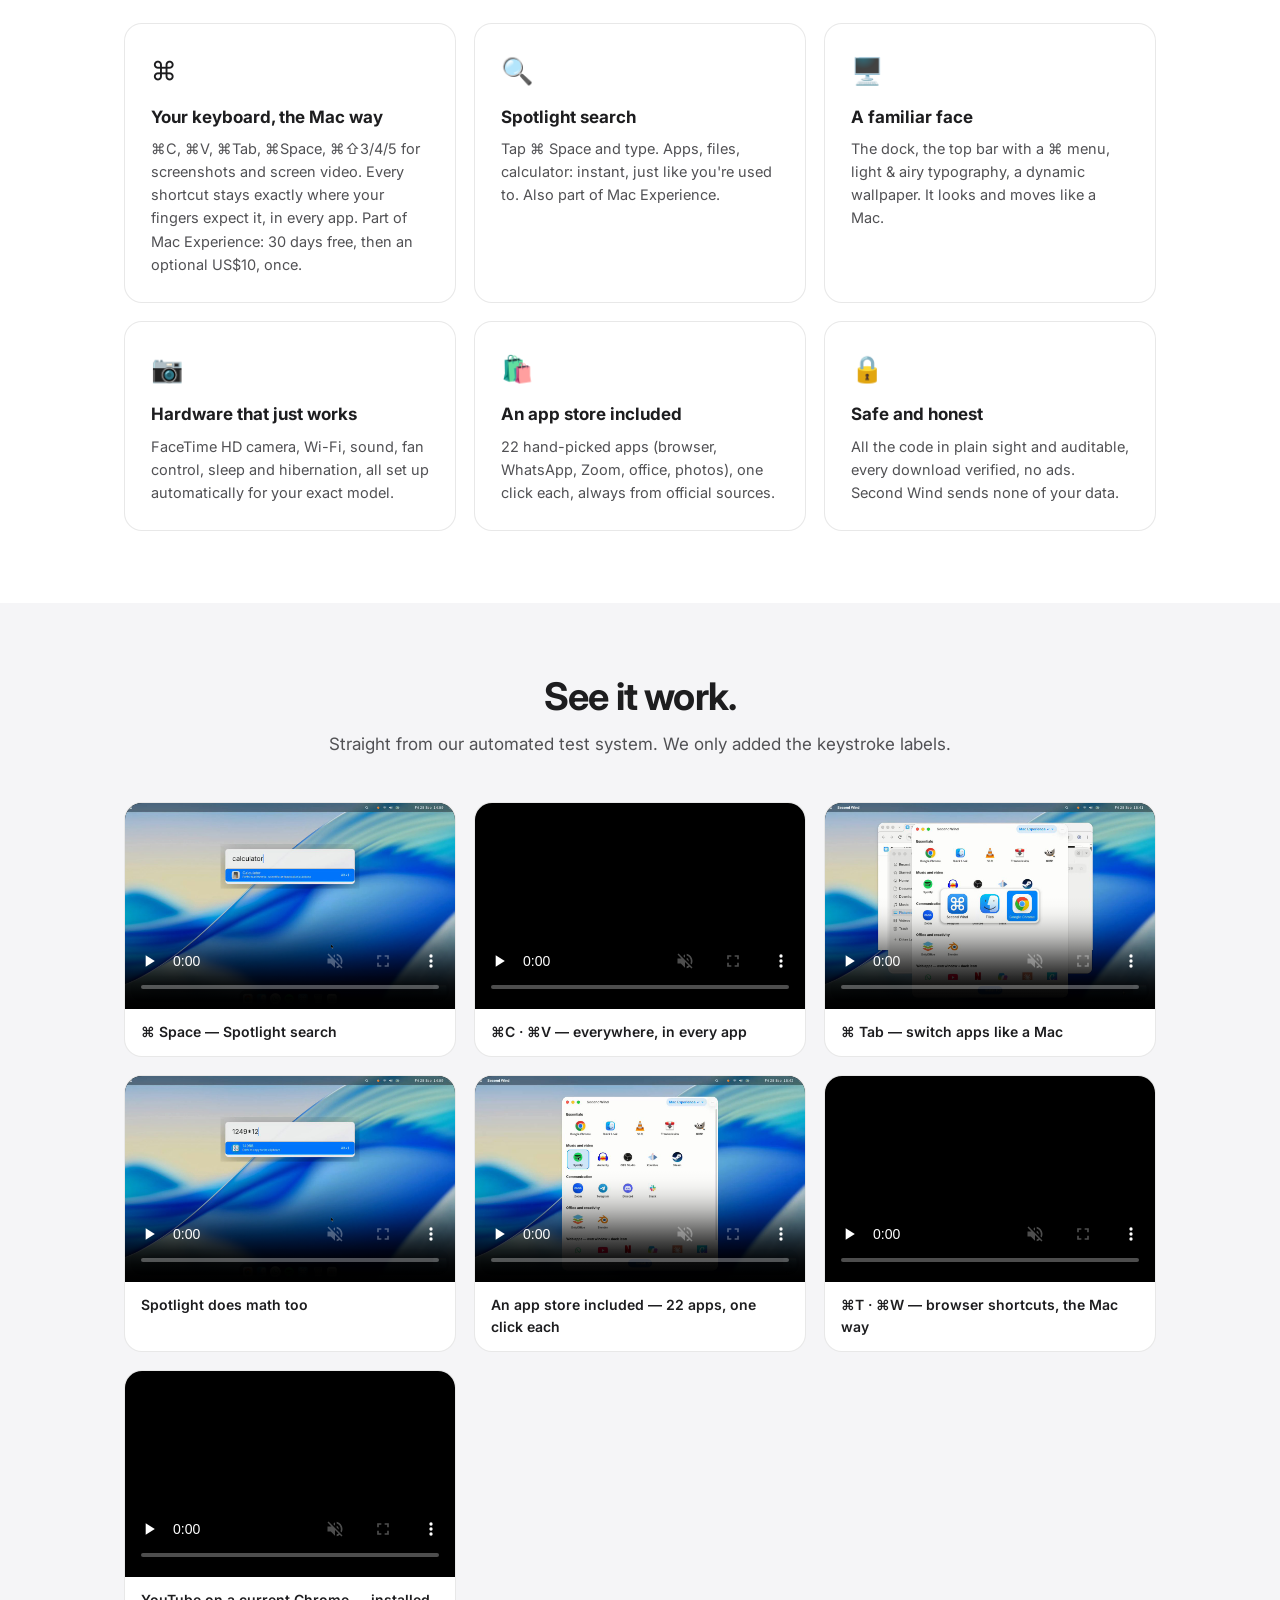
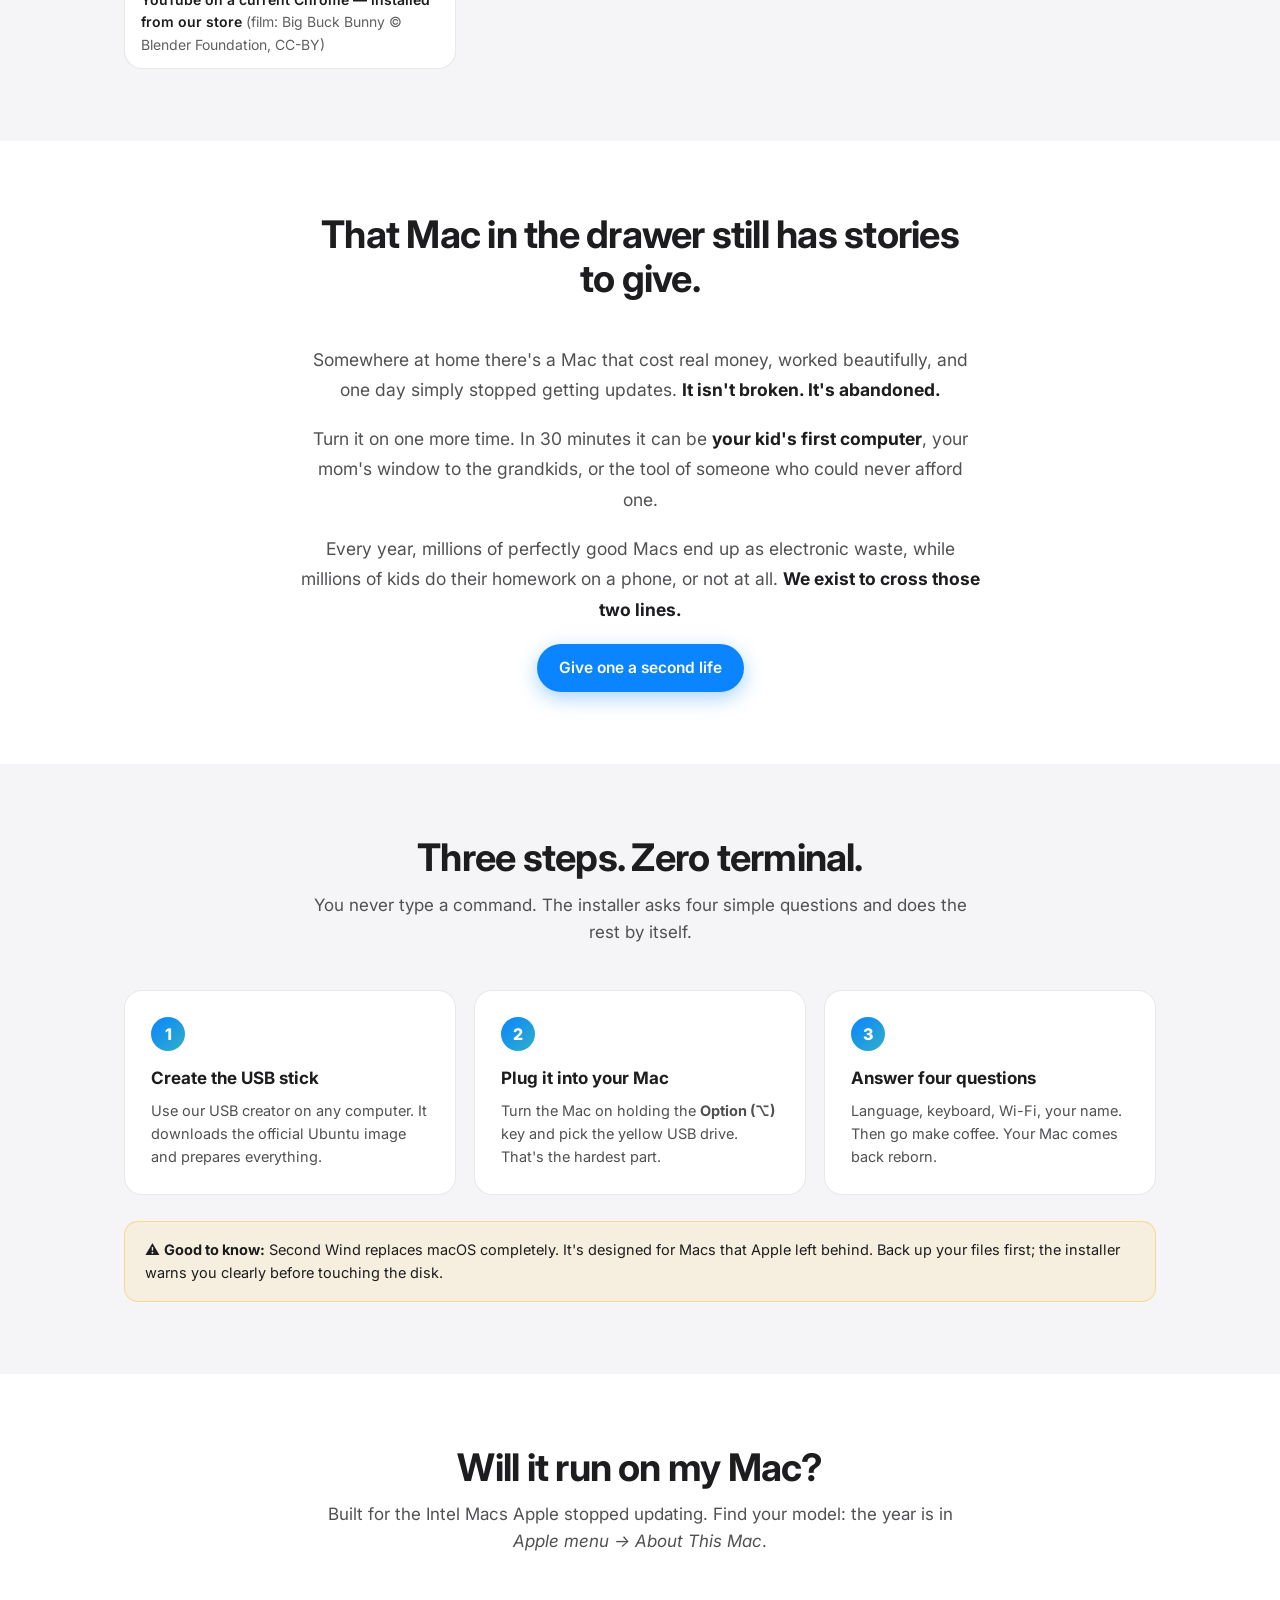
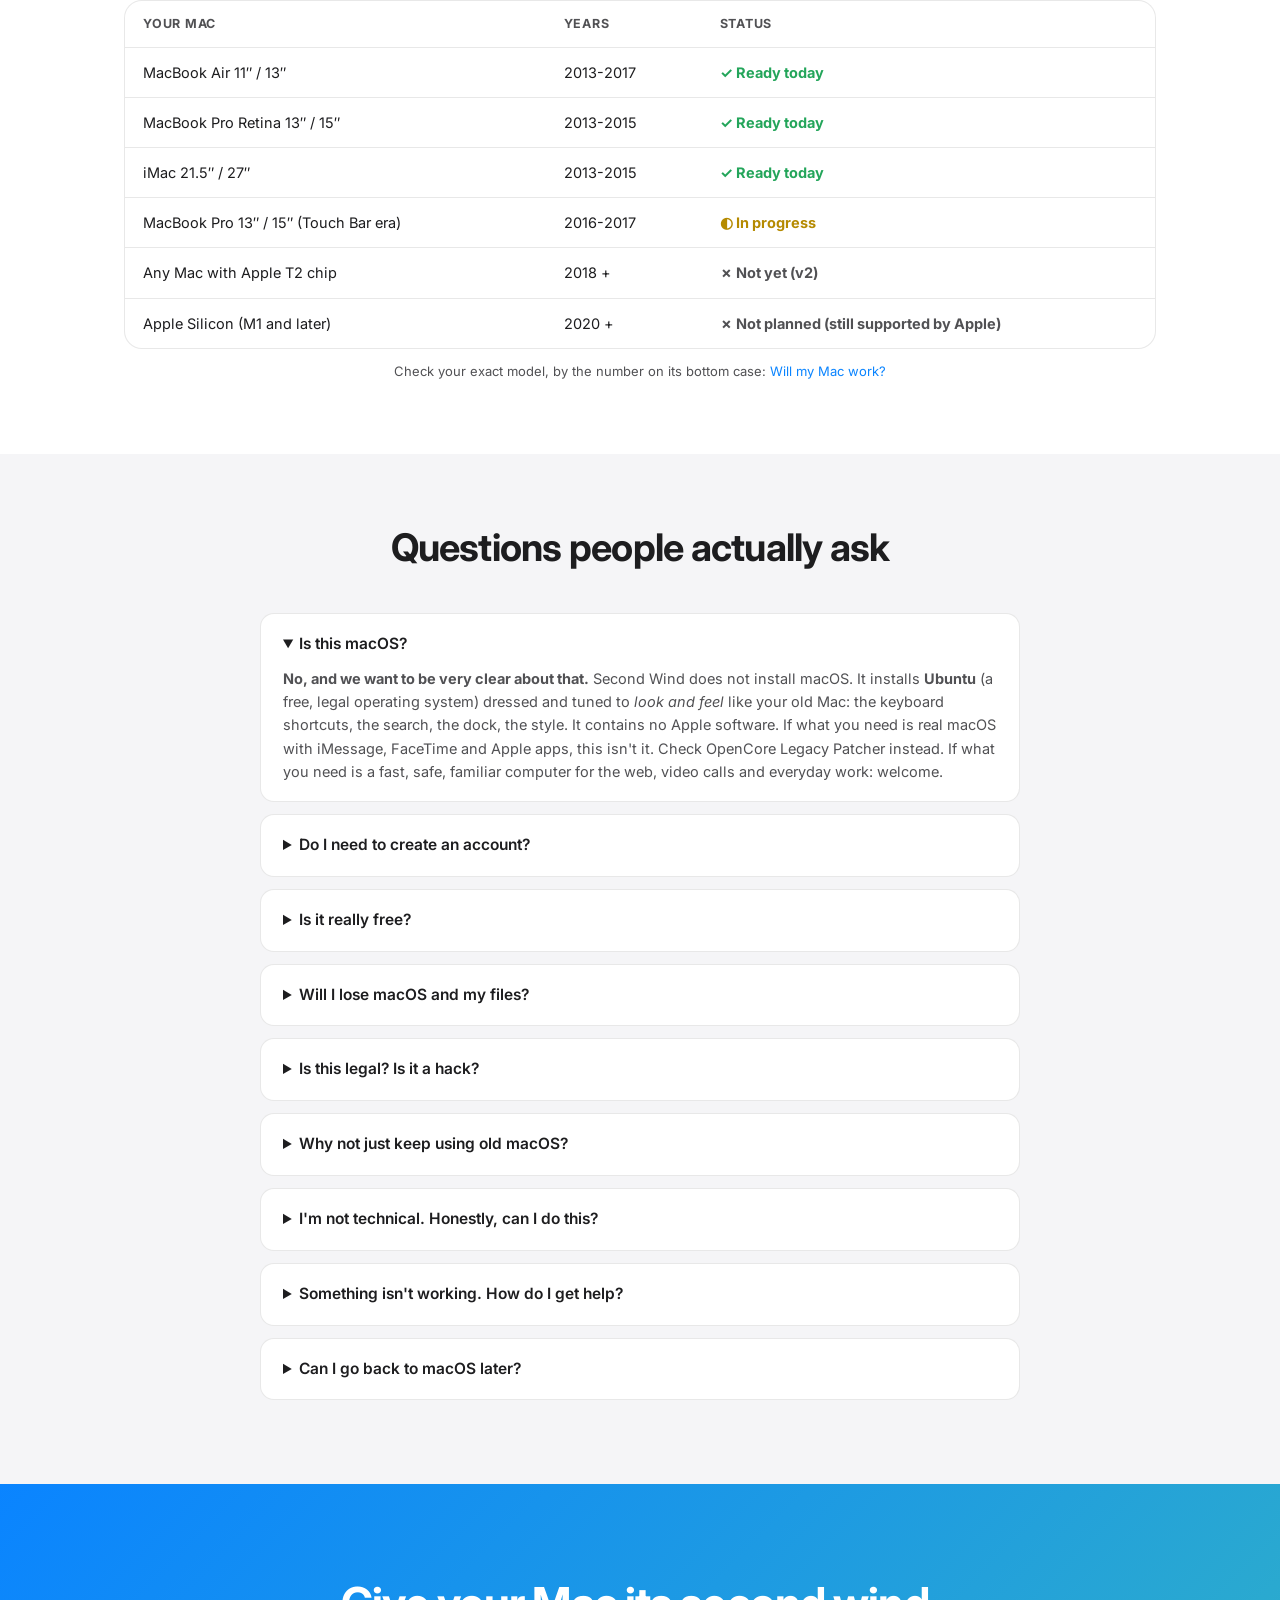
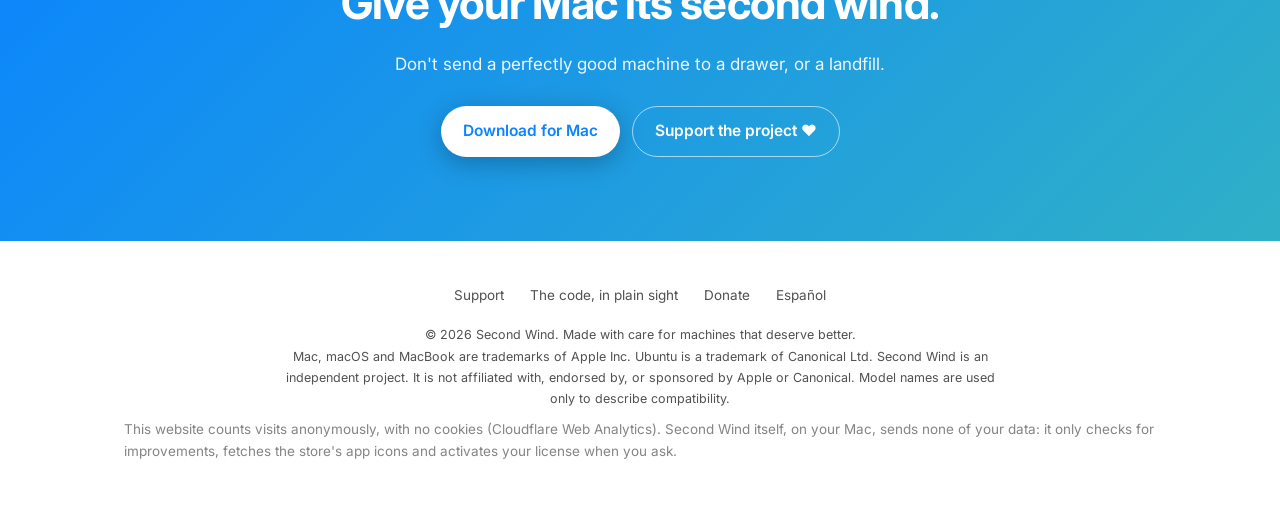
==== commit 2ecc4bc4: "Merge feat/textos-sep: September site texts (CEO approved in preview) Co-Authored-By: Claude Opus 5." ====
--- a/index.html
+++ b/index.html
@@ -130,12 +130,13 @@
         <p>Straight from our automated test system. We only added the keystroke labels.</p>
       </div>
       <div class="vidgrid">
-        <div class="vidcard"><video src="assets/videos/spotlight.en.webm" poster="assets/videos/spotlight.poster.jpg" preload="none" controls muted loop playsinline></video><p>⌘ Space: find and open anything</p></div>
-        <div class="vidcard"><video src="assets/videos/keys.en.webm" poster="assets/videos/keys.poster.jpg" preload="none" controls muted loop playsinline></video><p>⌘A · ⌘C · ⌘V · ⌘Z · ⌘X: the keys you know, in every app</p></div>
-        <div class="vidcard"><video src="assets/videos/cmd-tab.en.webm" poster="assets/videos/cmd-tab.poster.jpg" preload="none" controls muted loop playsinline></video><p>⌘ Tab: switch apps like on a Mac</p></div>
-        <div class="vidcard"><video src="assets/videos/math.en.webm" poster="assets/videos/math.poster.jpg" preload="none" controls muted loop playsinline></video><p>⌘ Space does math, too</p></div>
-        <div class="vidcard"><video src="assets/videos/app-store.en.webm" poster="assets/videos/app-store.poster.jpg" preload="none" controls muted loop playsinline></video><p>An app store included: 22 apps, one click each</p></div>
-        <div class="vidcard"><video src="assets/videos/internet.en.webm" poster="assets/videos/internet.poster.jpg" preload="none" controls muted loop playsinline></video><p>⌘T · ⌘1: YouTube and the web in the latest Chrome <span style="font-weight:400;opacity:.7">(film: Big Buck Bunny © Blender Foundation, CC-BY)</span></p></div>
+        <div class="vidcard"><video src="assets/videos/spotlight.en.webm" poster="assets/videos/spotlight.poster.jpg" preload="none" controls muted loop playsinline></video><p>⌘ Space — Spotlight search</p></div>
+        <div class="vidcard"><video src="assets/videos/copy-paste.en.webm" poster="assets/videos/copy-paste.poster.jpg" preload="none" controls muted loop playsinline></video><p>⌘C · ⌘V — everywhere, in every app</p></div>
+        <div class="vidcard"><video src="assets/videos/cmd-tab.webm" poster="assets/videos/cmd-tab.poster.jpg" preload="none" controls muted loop playsinline></video><p>⌘ Tab — switch apps like a Mac</p></div>
+        <div class="vidcard"><video src="assets/videos/math.en.webm" poster="assets/videos/math.poster.jpg" preload="none" controls muted loop playsinline></video><p>Spotlight does math too</p></div>
+        <div class="vidcard"><video src="assets/videos/app-store.webm" poster="assets/videos/app-store.poster.jpg" preload="none" controls muted loop playsinline></video><p>An app store included — 22 apps, one click each</p></div>
+        <div class="vidcard"><video src="assets/videos/browser-tabs.webm" poster="assets/videos/browser-tabs.poster.jpg" preload="none" controls muted loop playsinline></video><p>⌘T · ⌘W — browser shortcuts, the Mac way</p></div>
+        <div class="vidcard"><video src="assets/videos/youtube.webm" poster="assets/videos/youtube.poster.jpg" preload="none" controls muted loop playsinline></video><p>YouTube on a current Chrome — installed from our store <span style="font-weight:400;opacity:.7">(film: Big Buck Bunny © Blender Foundation, CC-BY)</span></p></div>
       </div>
     </div>
   </section>
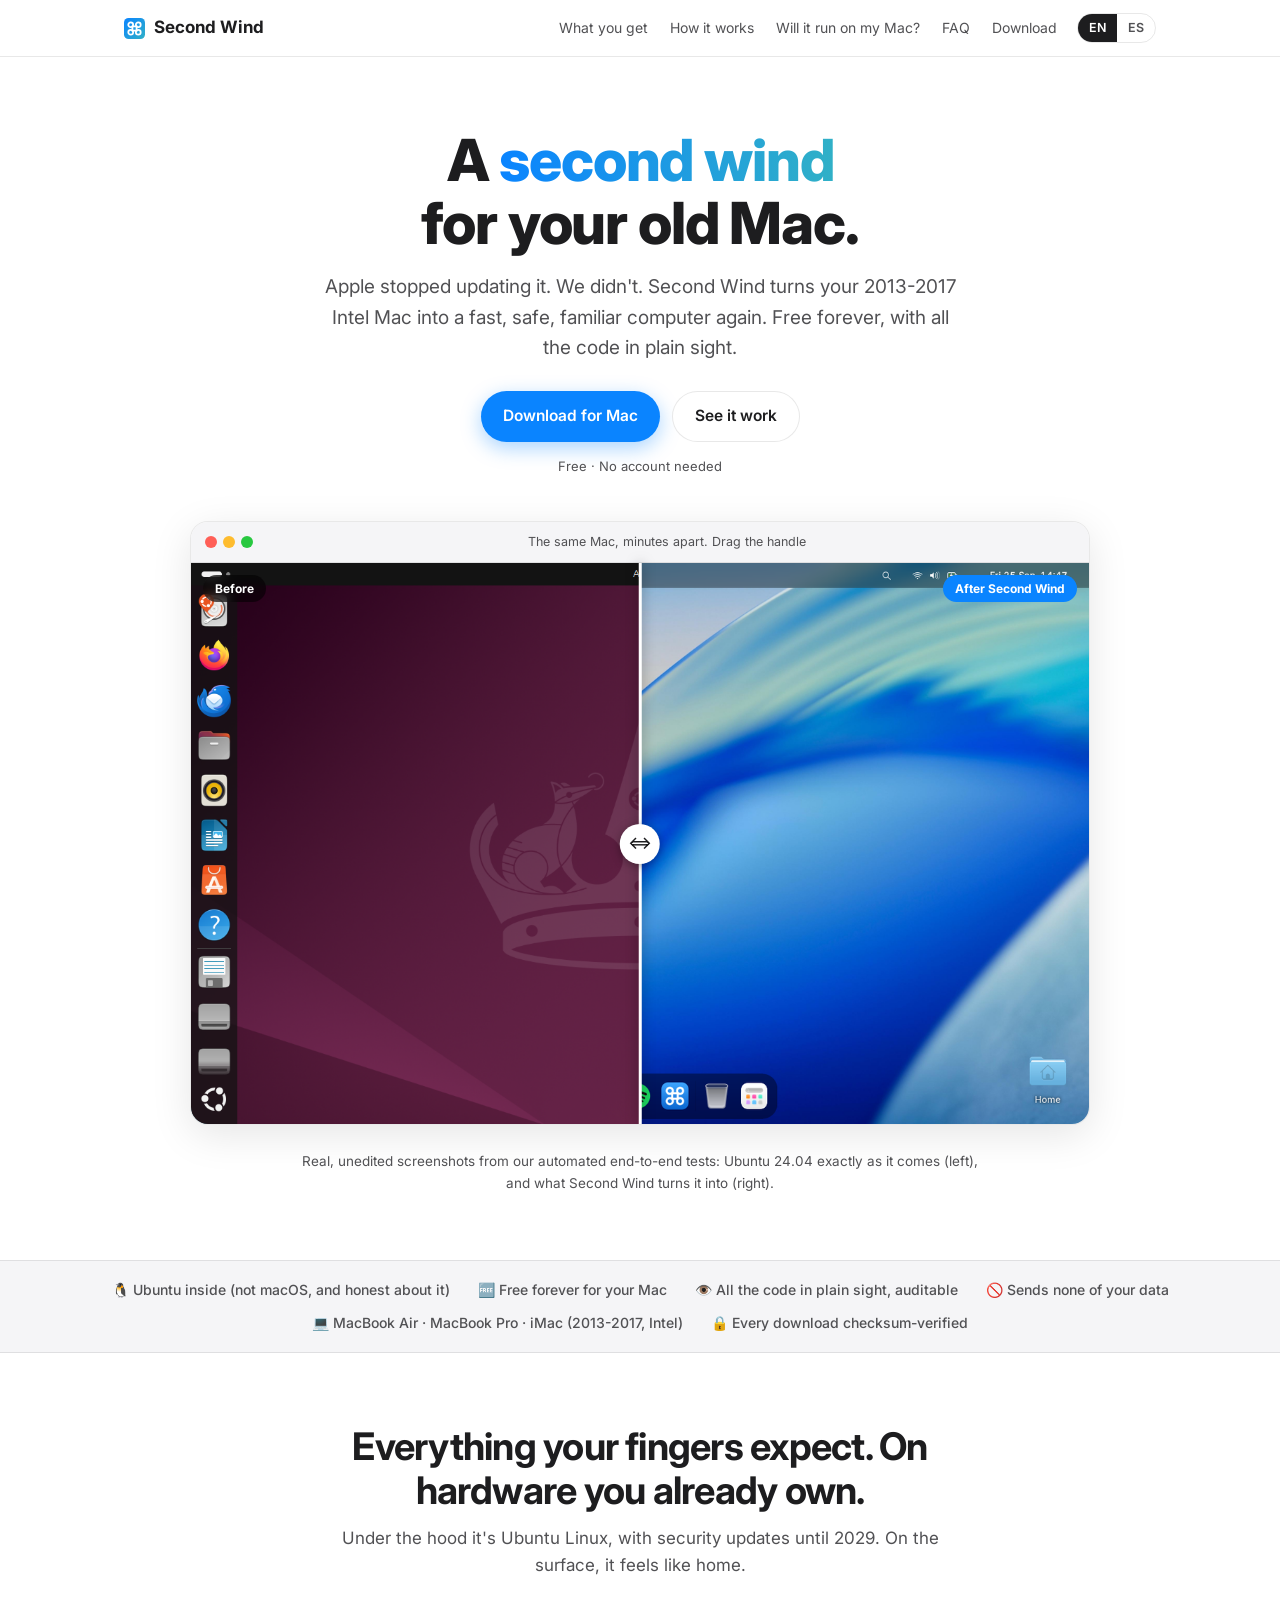
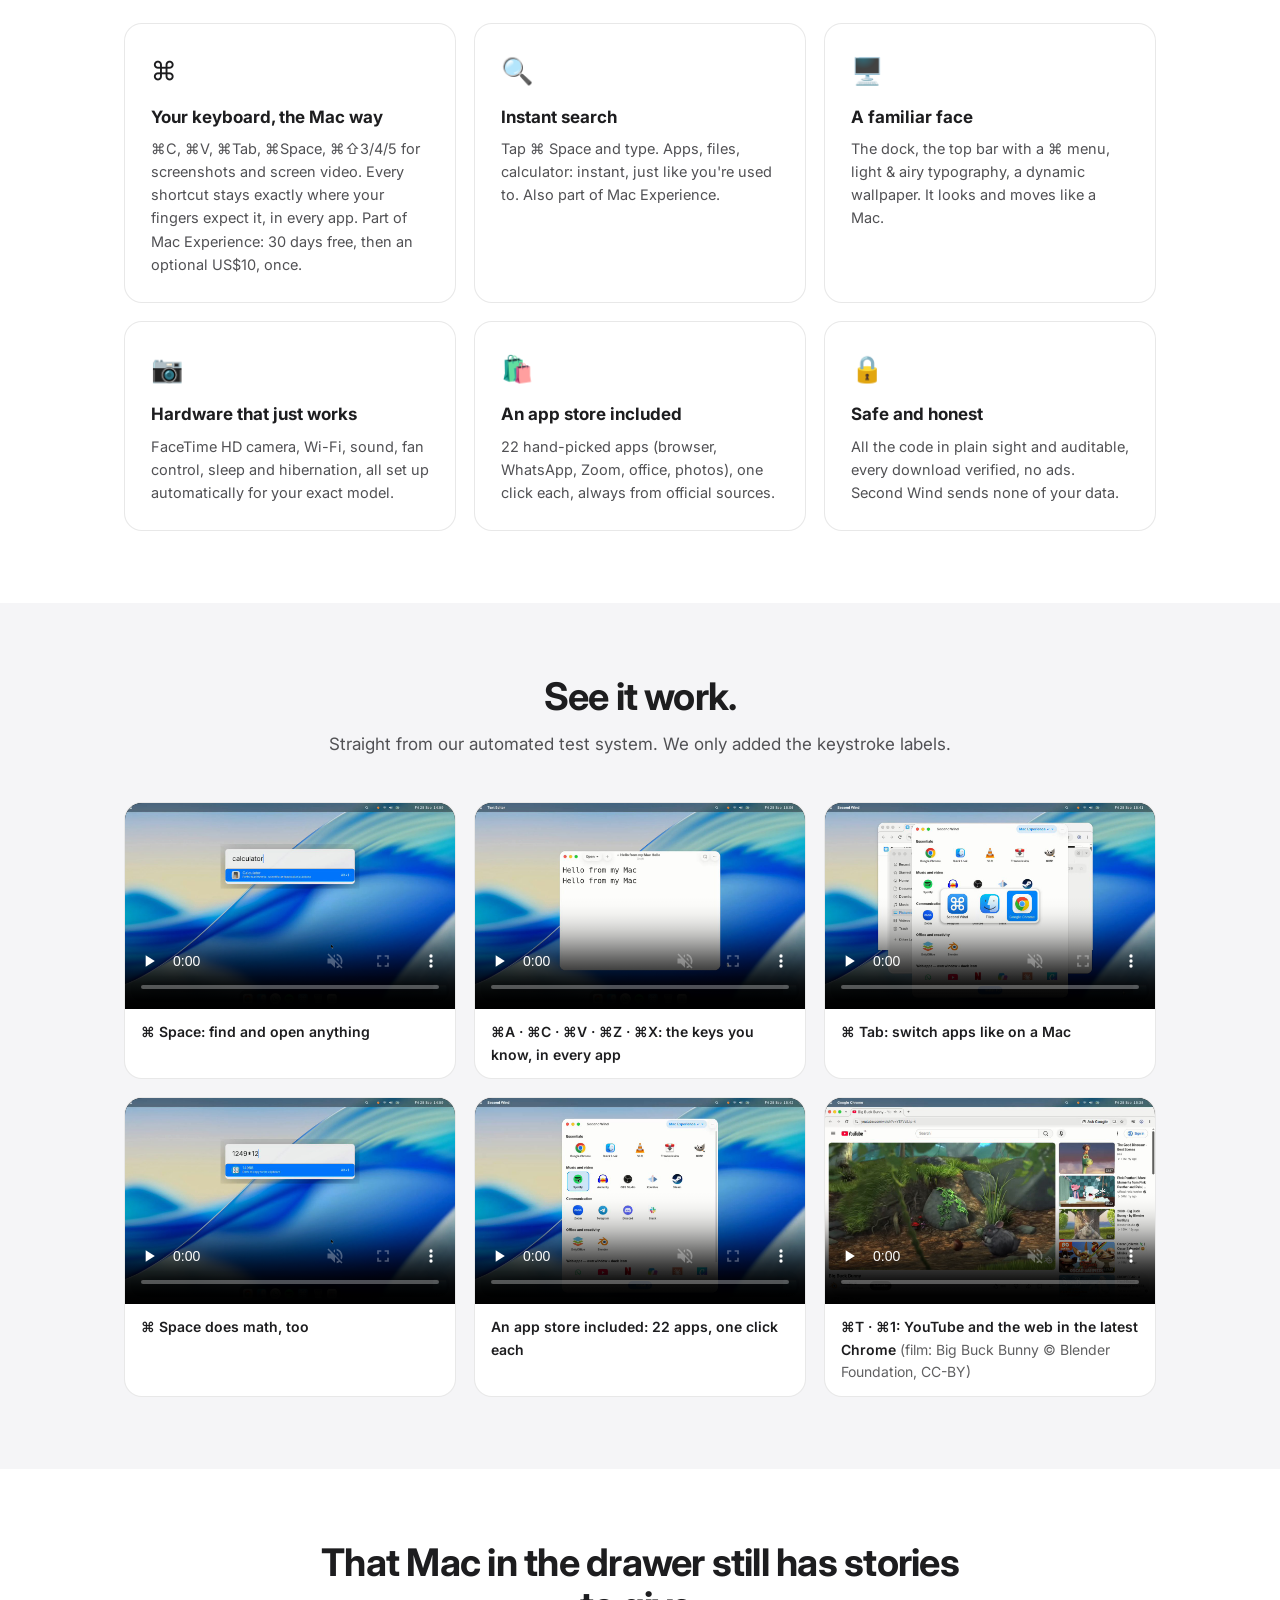
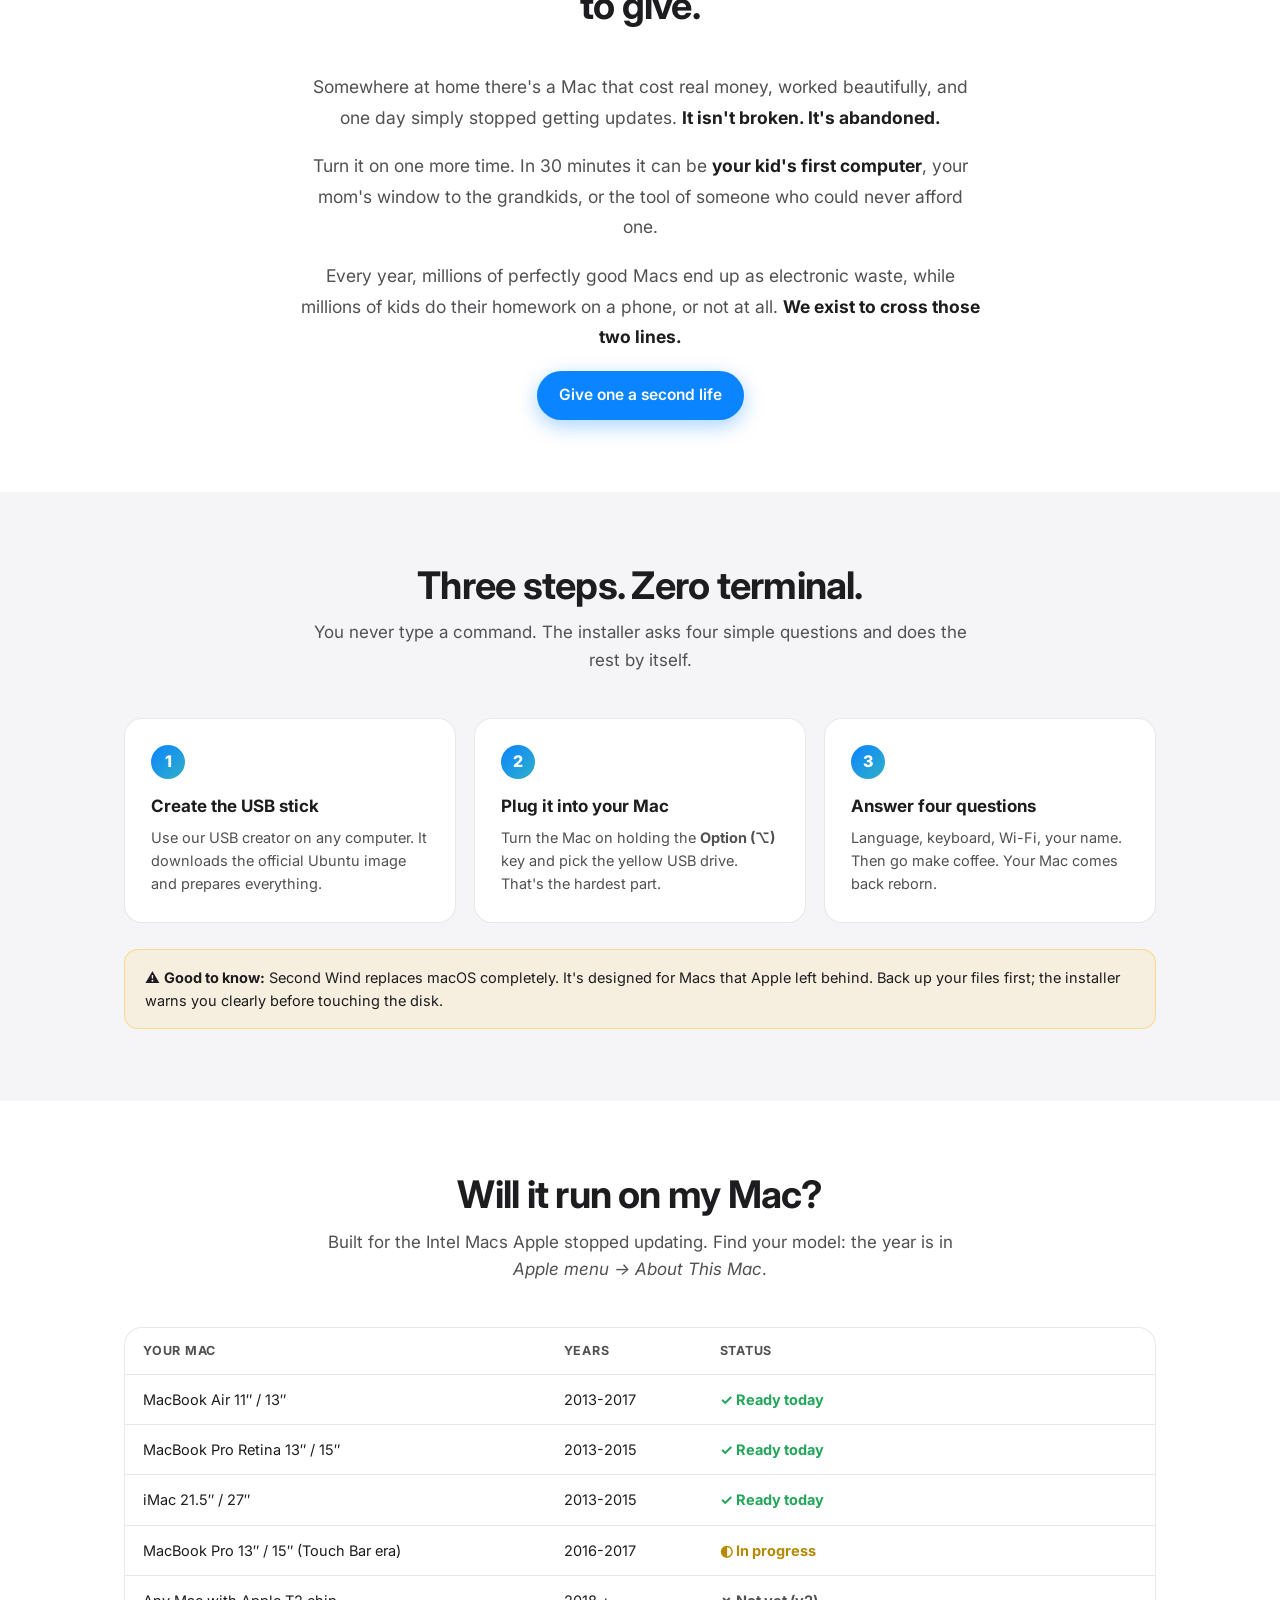
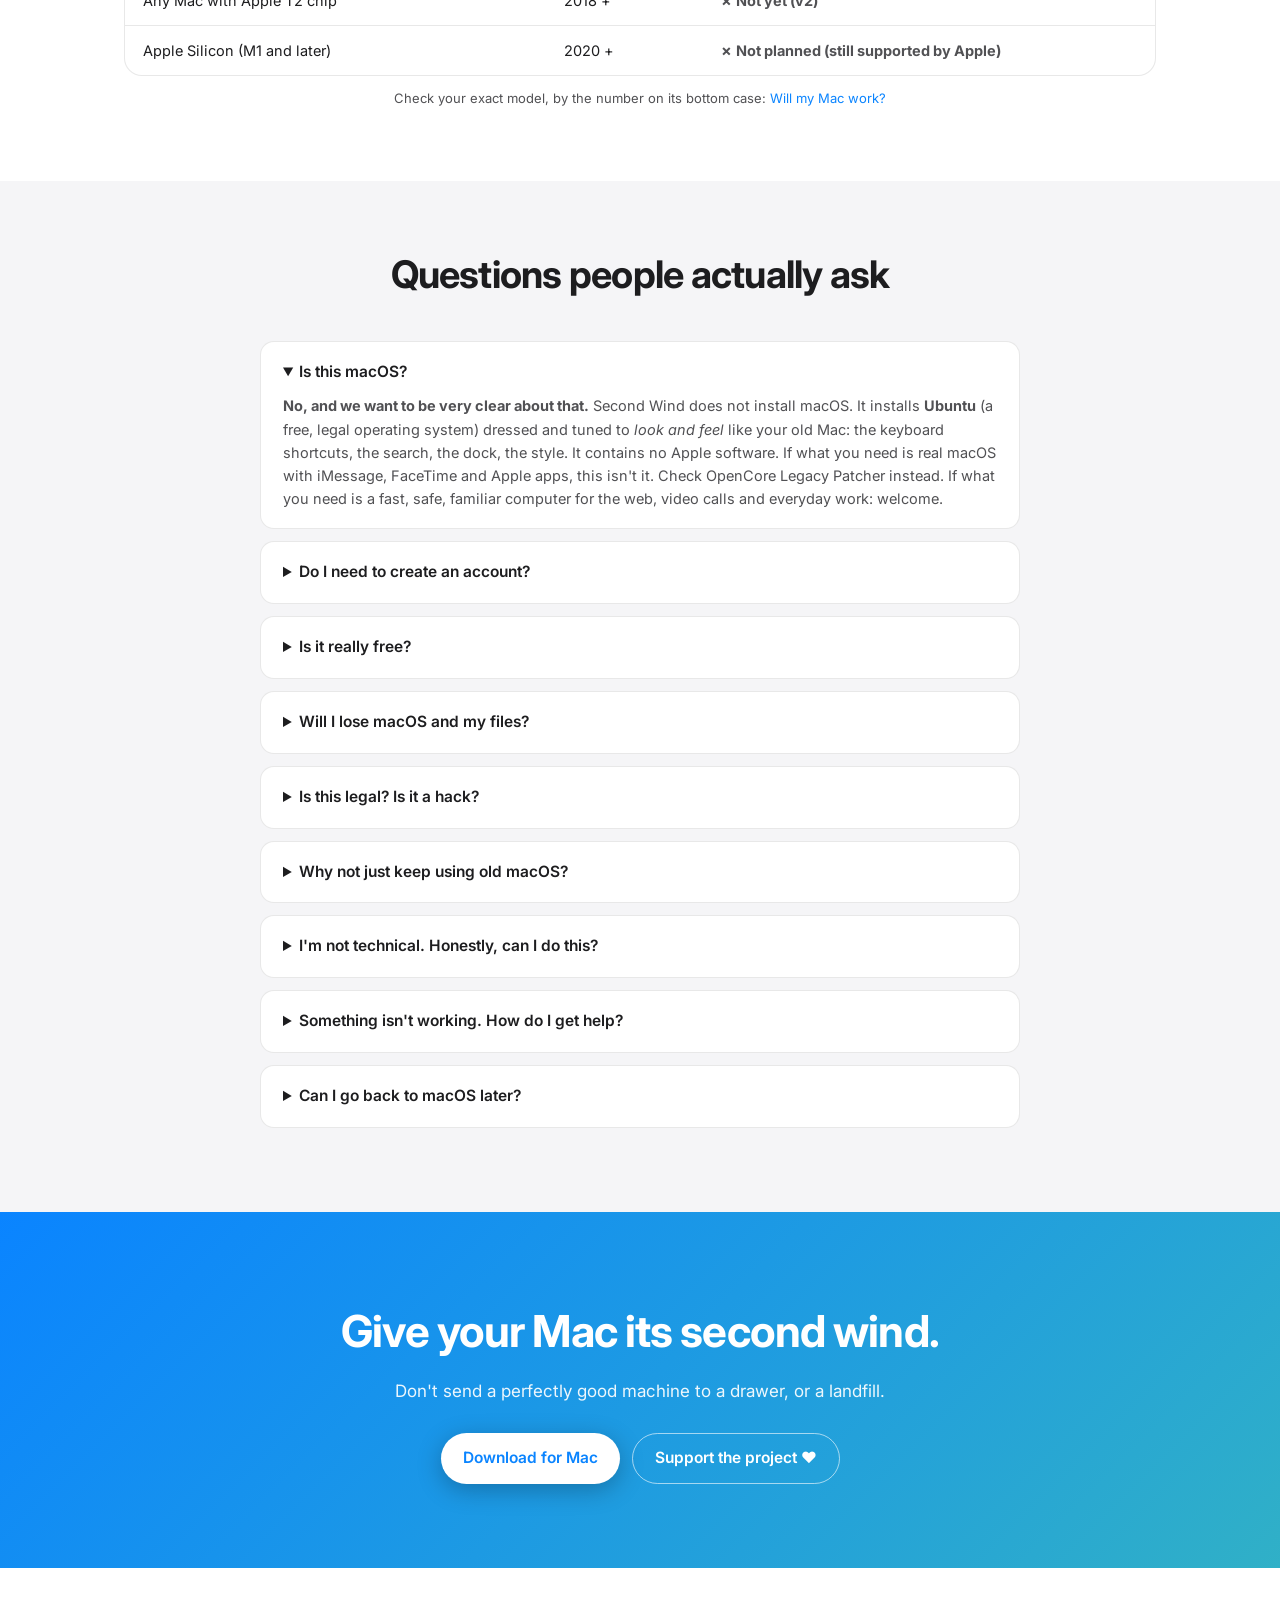
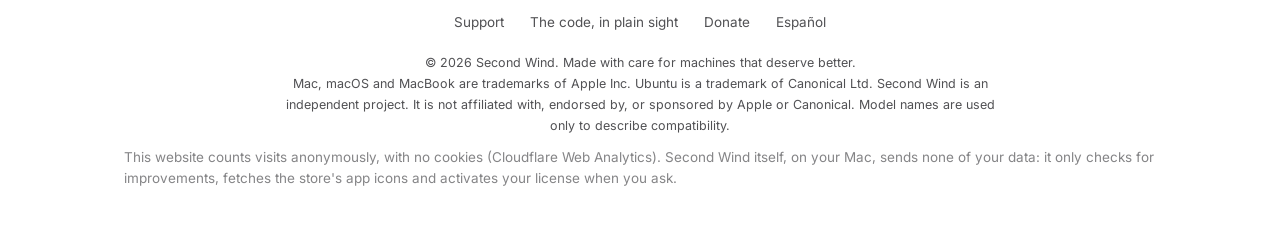
==== commit 130ff2cf: "Site: launched (drop 'Launching very soon'); 'Instant search' instead of the Spotlight name (CEO) Co" ====
--- a/index.html
+++ b/index.html
@@ -81,7 +81,7 @@
       <a class="btn btn-primary" href="download/">Download for Mac</a>
       <a class="btn btn-ghost" href="#demos">See it work</a>
     </div>
-    <p class="note">Launching very soon · Free · No account needed</p>
+    <p class="note">Free · No account needed</p>
 
     <div class="compare-card">
       <div class="titlebar"><i></i><i></i><i></i><span>The same Mac, minutes apart. Drag the handle</span></div>
@@ -114,7 +114,7 @@
       </div>
       <div class="grid">
         <div class="card"><div class="ico">⌘</div><h3>Your keyboard, the Mac way</h3><p>⌘C, ⌘V, ⌘Tab, ⌘Space, ⌘⇧3/4/5 for screenshots and screen video. Every shortcut stays exactly where your fingers expect it, in every app. Part of Mac Experience: 30 days free, then an optional US$10, once.</p></div>
-        <div class="card"><div class="ico">🔍</div><h3>Spotlight search</h3><p>Tap ⌘ Space and type. Apps, files, calculator: instant, just like you're used to. Also part of Mac Experience.</p></div>
+        <div class="card"><div class="ico">🔍</div><h3>Instant search</h3><p>Tap ⌘ Space and type. Apps, files, calculator: instant, just like you're used to. Also part of Mac Experience.</p></div>
         <div class="card"><div class="ico">🖥️</div><h3>A familiar face</h3><p>The dock, the top bar with a ⌘ menu, light &amp; airy typography, a dynamic wallpaper. It looks and moves like a Mac.</p></div>
         <div class="card"><div class="ico">📷</div><h3>Hardware that just works</h3><p>FaceTime HD camera, Wi-Fi, sound, fan control, sleep and hibernation, all set up automatically for your exact model.</p></div>
         <div class="card"><div class="ico">🛍️</div><h3>An app store included</h3><p>22 hand-picked apps (browser, WhatsApp, Zoom, office, photos), one click each, always from official sources.</p></div>
@@ -130,13 +130,12 @@
         <p>Straight from our automated test system. We only added the keystroke labels.</p>
       </div>
       <div class="vidgrid">
-        <div class="vidcard"><video src="assets/videos/spotlight.en.webm" poster="assets/videos/spotlight.poster.jpg" preload="none" controls muted loop playsinline></video><p>⌘ Space — Spotlight search</p></div>
-        <div class="vidcard"><video src="assets/videos/copy-paste.en.webm" poster="assets/videos/copy-paste.poster.jpg" preload="none" controls muted loop playsinline></video><p>⌘C · ⌘V — everywhere, in every app</p></div>
-        <div class="vidcard"><video src="assets/videos/cmd-tab.webm" poster="assets/videos/cmd-tab.poster.jpg" preload="none" controls muted loop playsinline></video><p>⌘ Tab — switch apps like a Mac</p></div>
-        <div class="vidcard"><video src="assets/videos/math.en.webm" poster="assets/videos/math.poster.jpg" preload="none" controls muted loop playsinline></video><p>Spotlight does math too</p></div>
-        <div class="vidcard"><video src="assets/videos/app-store.webm" poster="assets/videos/app-store.poster.jpg" preload="none" controls muted loop playsinline></video><p>An app store included — 22 apps, one click each</p></div>
-        <div class="vidcard"><video src="assets/videos/browser-tabs.webm" poster="assets/videos/browser-tabs.poster.jpg" preload="none" controls muted loop playsinline></video><p>⌘T · ⌘W — browser shortcuts, the Mac way</p></div>
-        <div class="vidcard"><video src="assets/videos/youtube.webm" poster="assets/videos/youtube.poster.jpg" preload="none" controls muted loop playsinline></video><p>YouTube on a current Chrome — installed from our store <span style="font-weight:400;opacity:.7">(film: Big Buck Bunny © Blender Foundation, CC-BY)</span></p></div>
+        <div class="vidcard"><video src="assets/videos/spotlight.en.webm" poster="assets/videos/spotlight.poster.jpg" preload="none" controls muted loop playsinline></video><p>⌘ Space: find and open anything</p></div>
+        <div class="vidcard"><video src="assets/videos/keys.en.webm" poster="assets/videos/keys.poster.jpg" preload="none" controls muted loop playsinline></video><p>⌘A · ⌘C · ⌘V · ⌘Z · ⌘X: the keys you know, in every app</p></div>
+        <div class="vidcard"><video src="assets/videos/cmd-tab.en.webm" poster="assets/videos/cmd-tab.poster.jpg" preload="none" controls muted loop playsinline></video><p>⌘ Tab: switch apps like on a Mac</p></div>
+        <div class="vidcard"><video src="assets/videos/math.en.webm" poster="assets/videos/math.poster.jpg" preload="none" controls muted loop playsinline></video><p>⌘ Space does math, too</p></div>
+        <div class="vidcard"><video src="assets/videos/app-store.en.webm" poster="assets/videos/app-store.poster.jpg" preload="none" controls muted loop playsinline></video><p>An app store included: 22 apps, one click each</p></div>
+        <div class="vidcard"><video src="assets/videos/internet.en.webm" poster="assets/videos/internet.poster.jpg" preload="none" controls muted loop playsinline></video><p>⌘T · ⌘1: YouTube and the web in the latest Chrome <span style="font-weight:400;opacity:.7">(film: Big Buck Bunny © Blender Foundation, CC-BY)</span></p></div>
       </div>
     </div>
   </section>
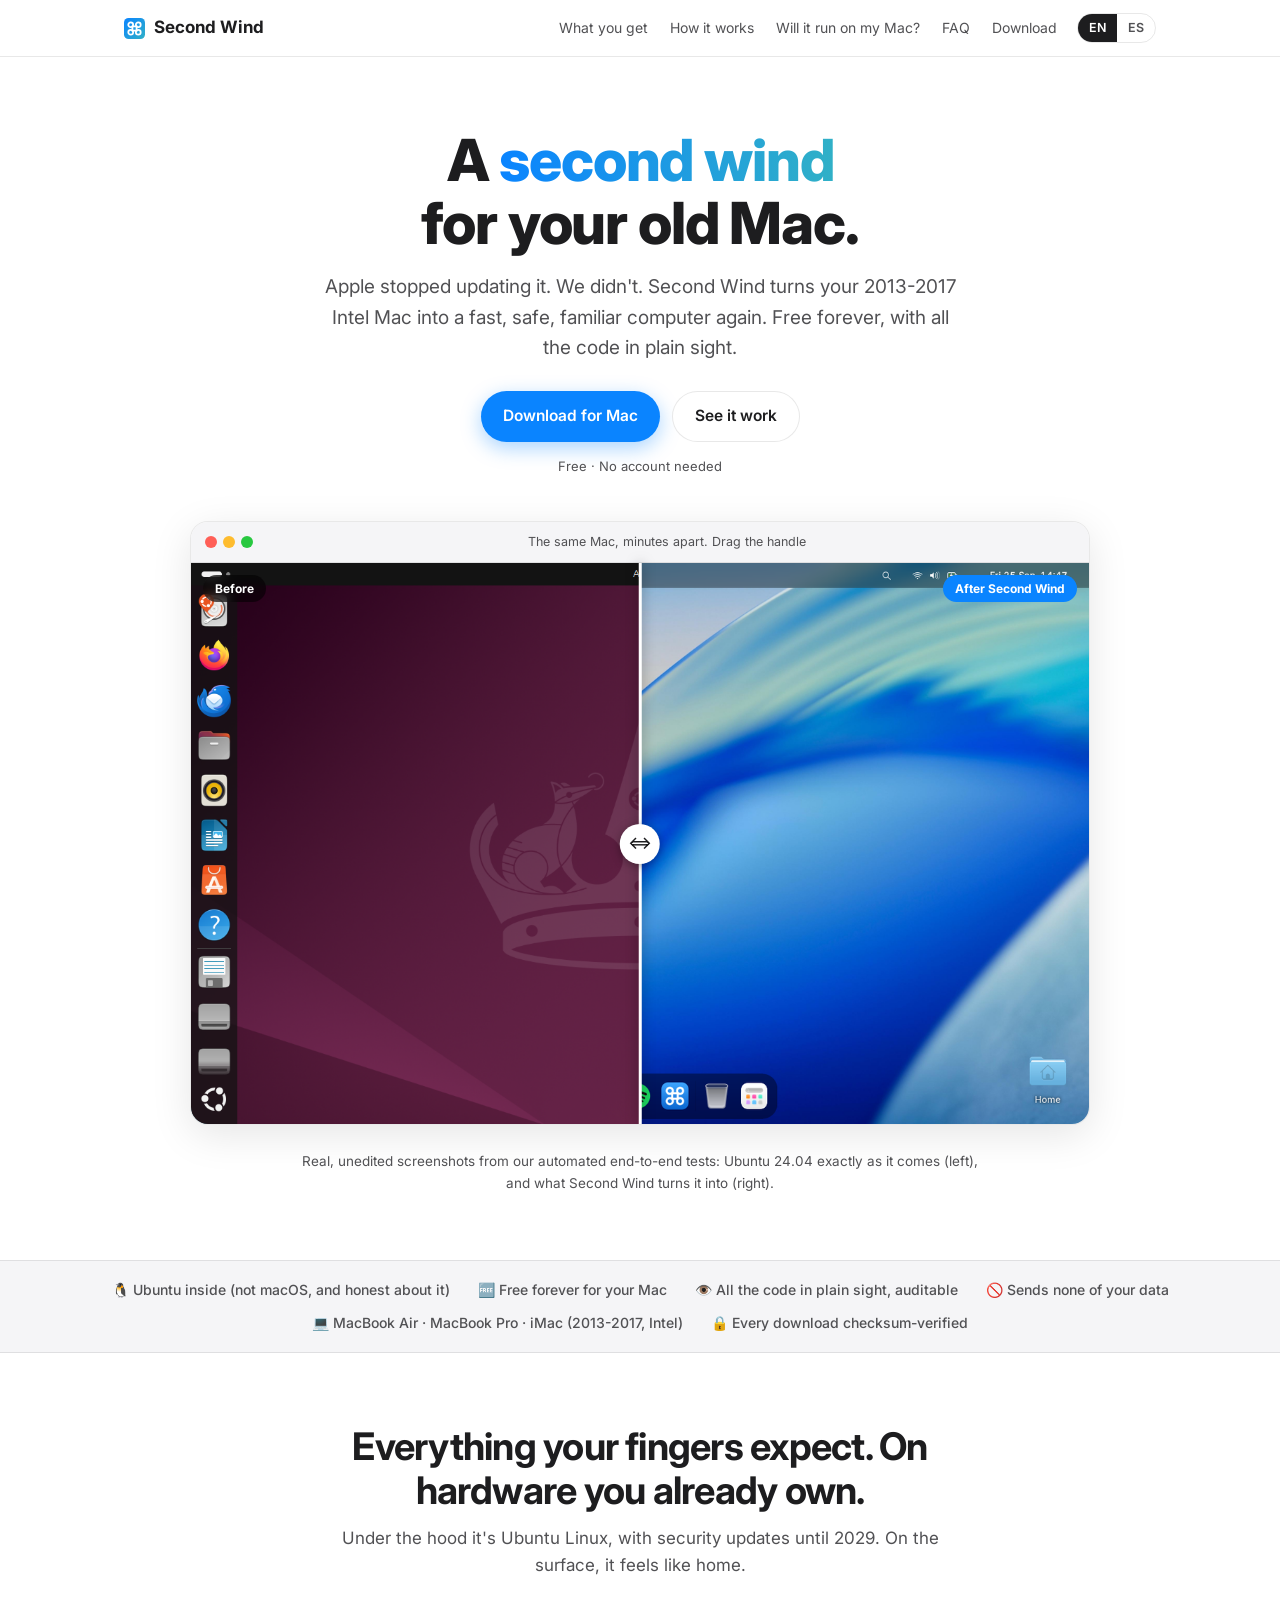
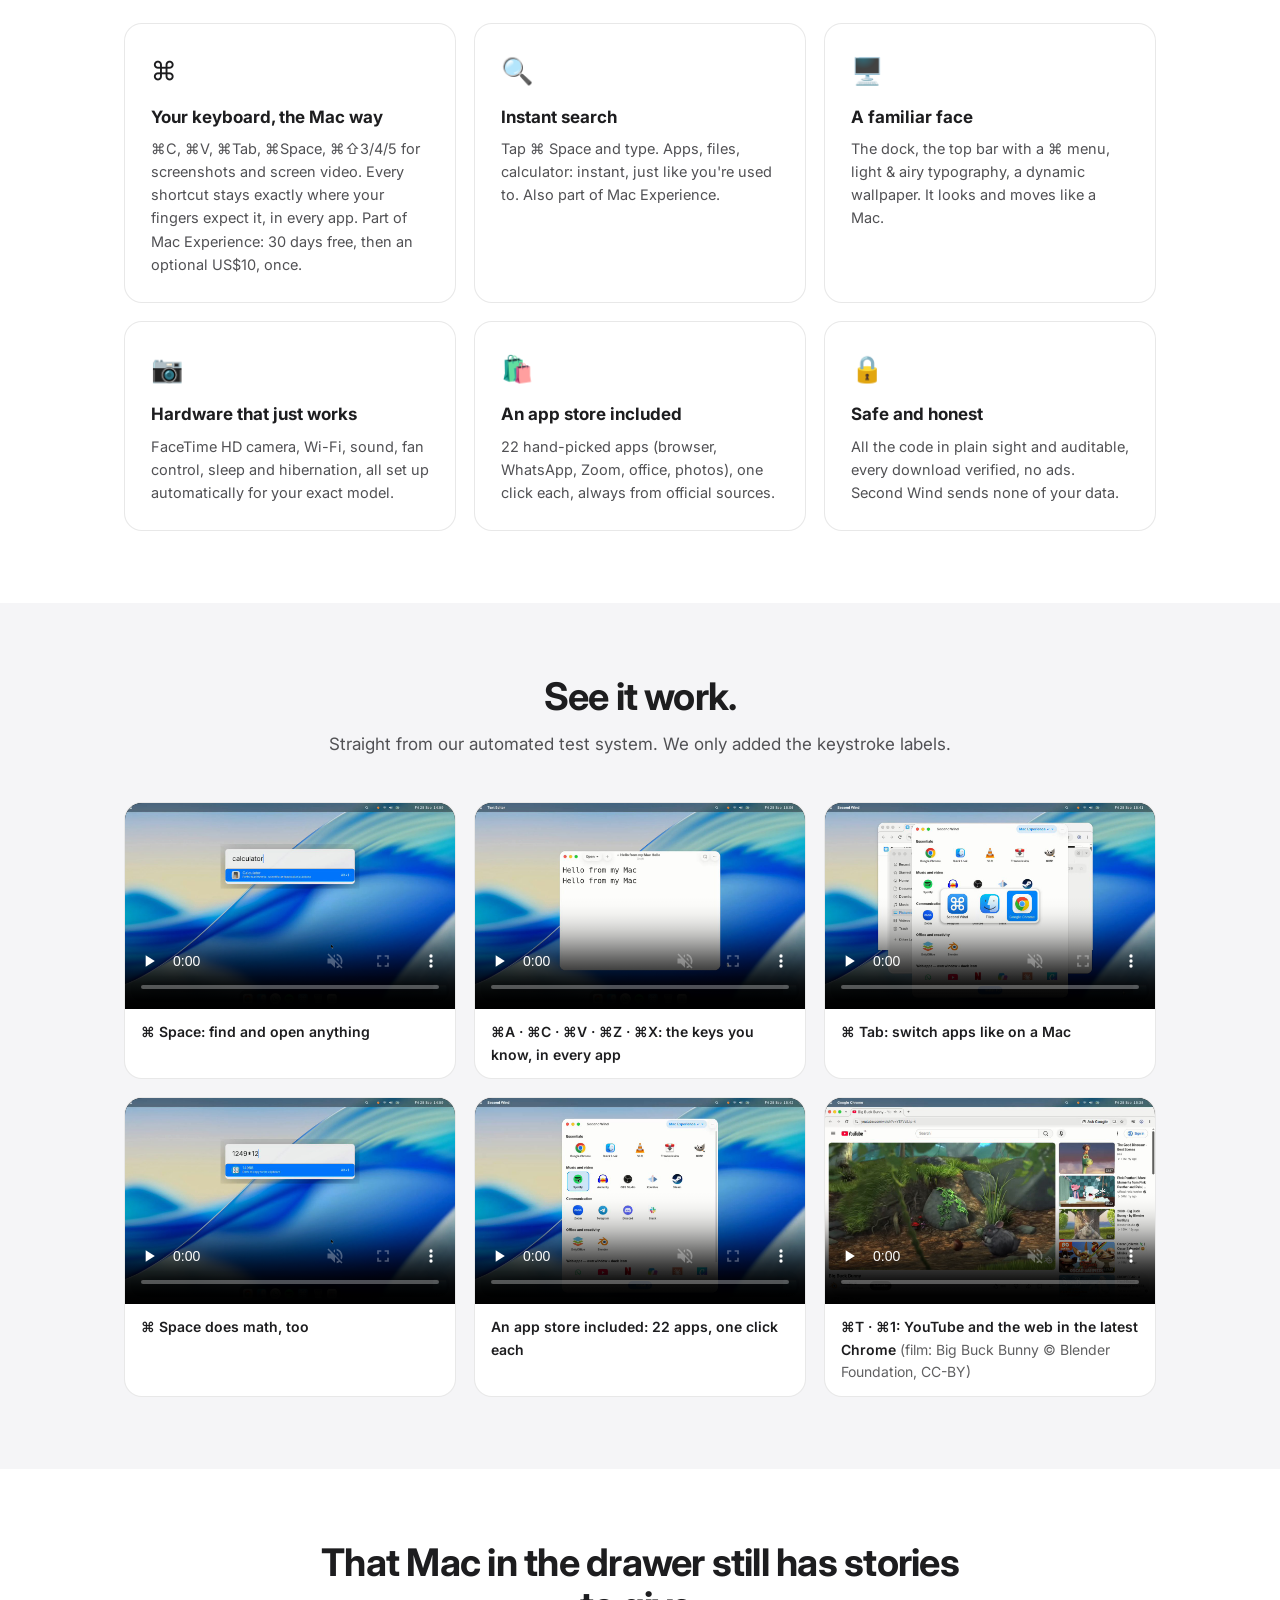
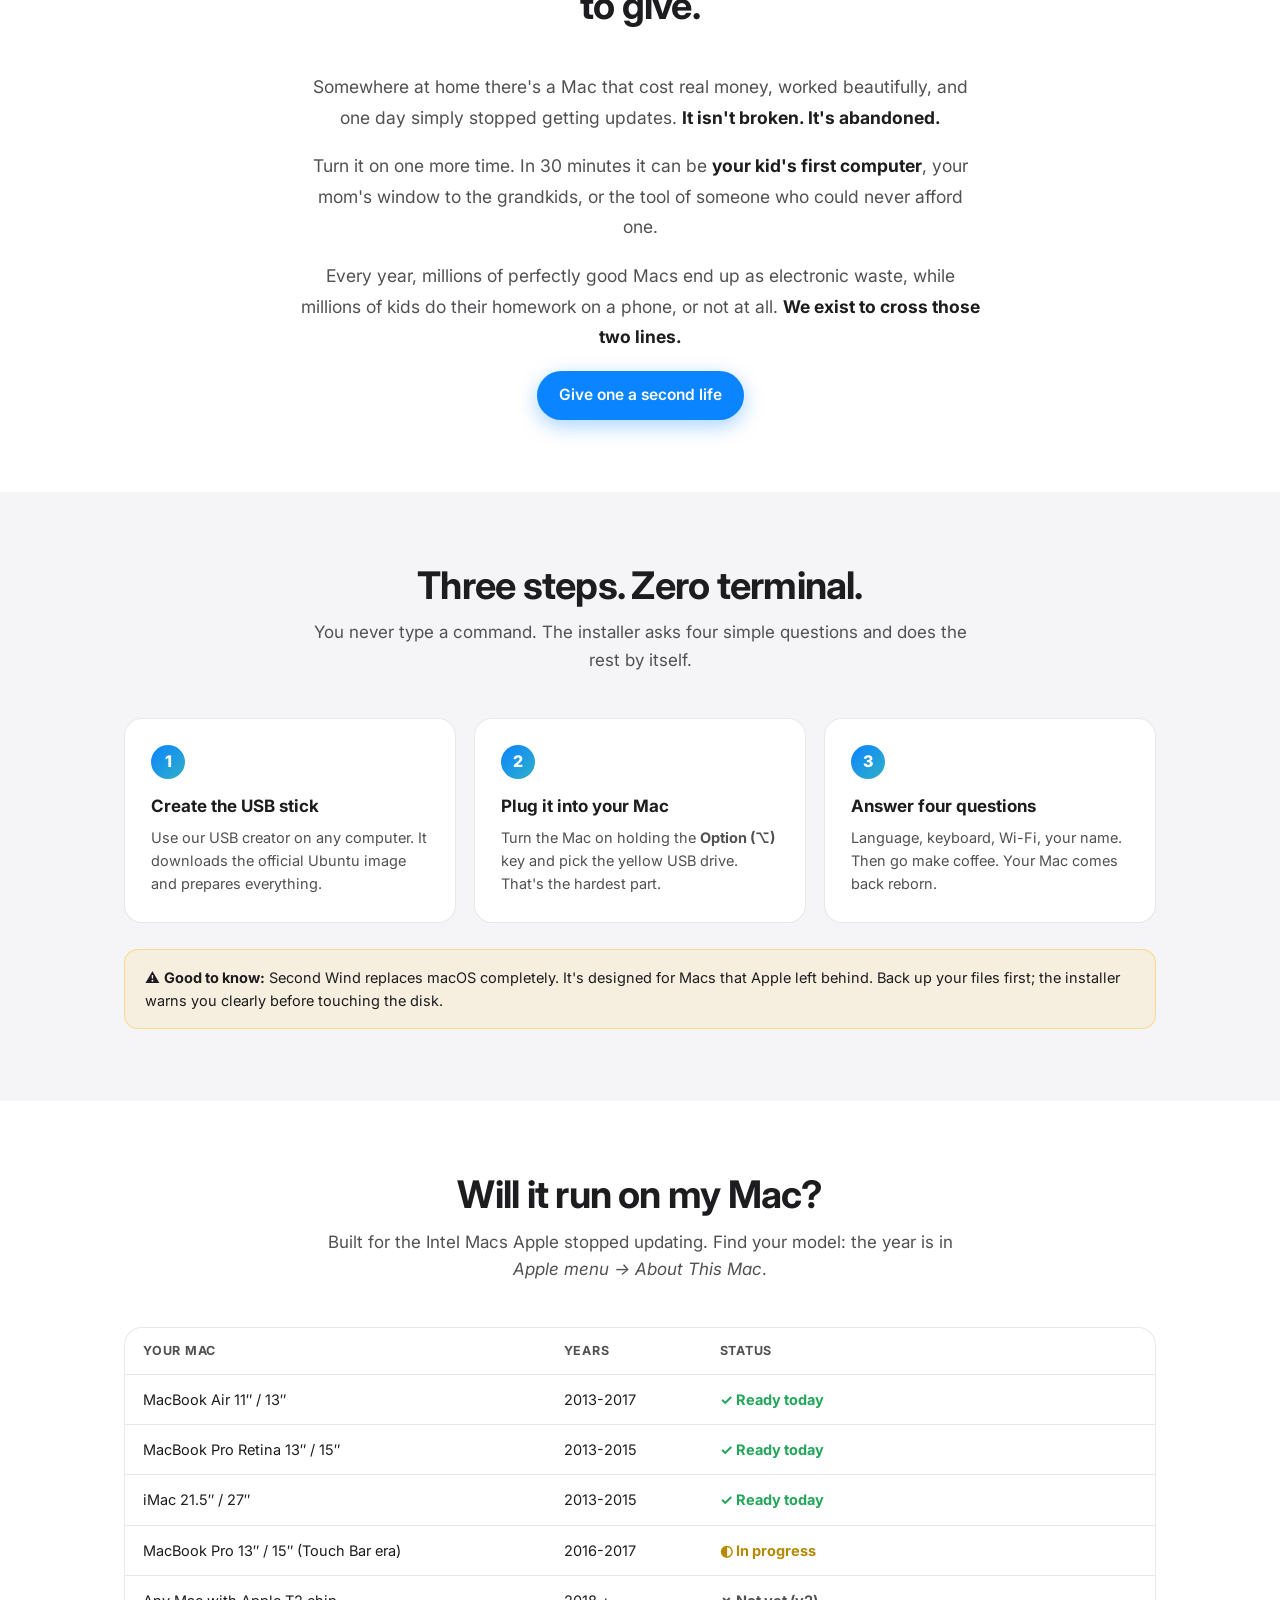
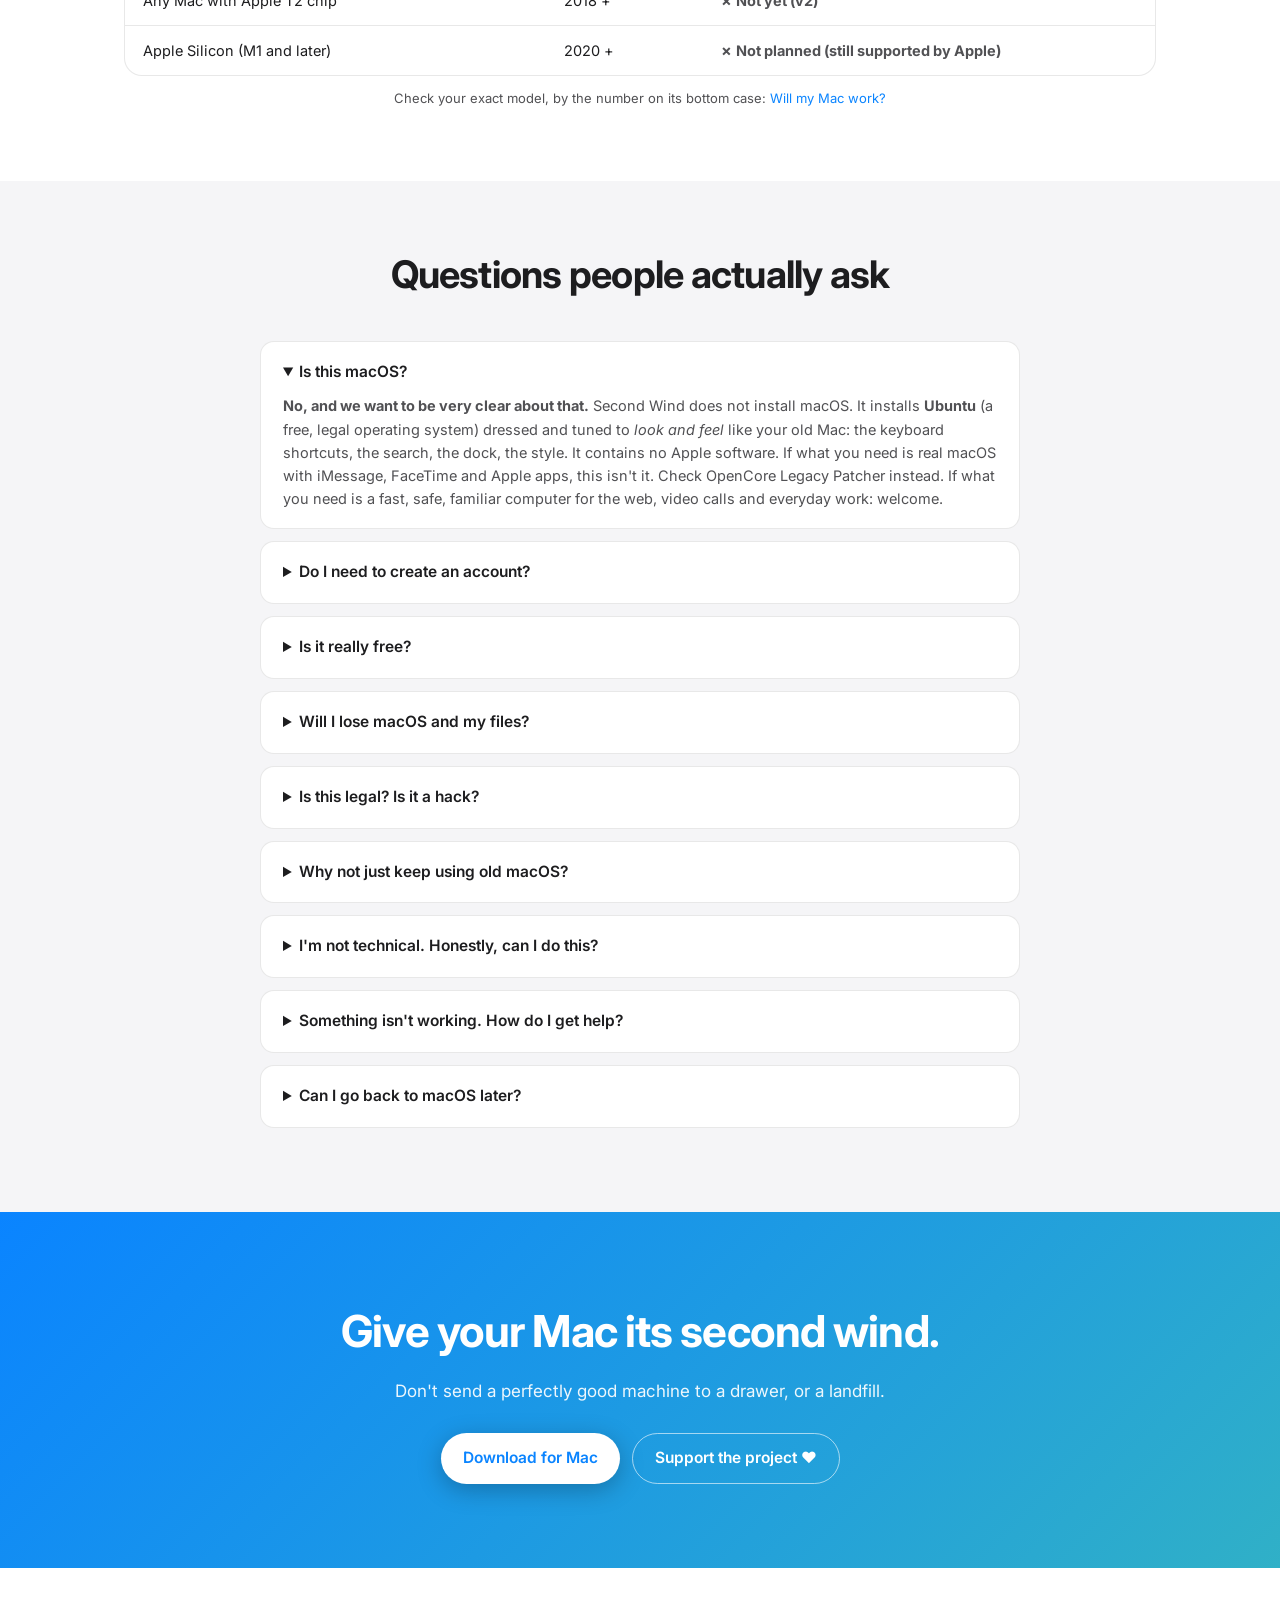
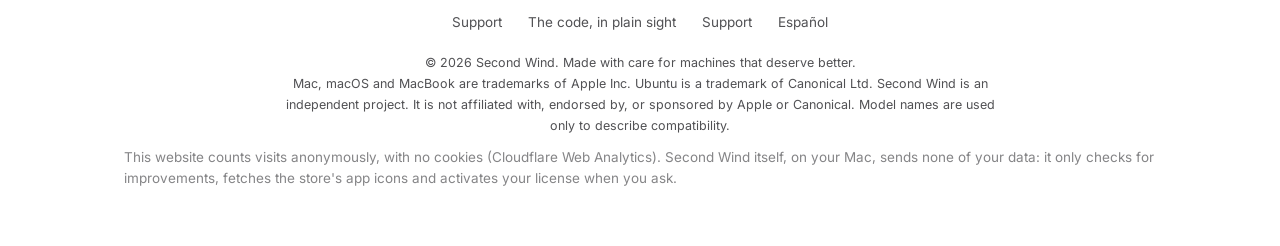
==== commit 336a7fdf: "Support: Lemon Squeezy pay-what-you-want instead of Ko-fi (receipt says Second Wind); 'Support/Apoya" ====
--- a/index.html
+++ b/index.html
@@ -37,8 +37,7 @@
       "url": "https://secondwindformac.com/rescue/"
     },
     "sameAs": [
-      "https://github.com/secondwindformac/second-wind",
-      "https://ko-fi.com/secondwindformac"
+      "https://github.com/secondwindformac/second-wind"
     ]
   }
   </script>
@@ -196,7 +195,7 @@
       <div class="faq">
         <details open><summary>Is this macOS?</summary><p><strong>No, and we want to be very clear about that.</strong> Second Wind does not install macOS. It installs <strong>Ubuntu</strong> (a free, legal operating system) dressed and tuned to <em>look and feel</em> like your old Mac: the keyboard shortcuts, the search, the dock, the style. It contains no Apple software. If what you need is real macOS with iMessage, FaceTime and Apple apps, this isn't it. Check OpenCore Legacy Patcher instead. If what you need is a fast, safe, familiar computer for the web, video calls and everyday work: welcome.</p></details>
         <details><summary>Do I need to create an account?</summary><p>No, and you never will. Second Wind has no accounts by design: you download, you install, done. If you buy the optional Mac Experience, your license key arrives by email: paste it into the Second Wind app and that's it. Less friction for you, less data for anyone to worry about.</p></details>
-        <details><summary>Is it really free?</summary><p>Yes, and we're precise about it. Second Wind is free forever: the Mac look, drivers that just work (Wi-Fi, camera, sound), the app store and updates, with all the code published in plain sight, auditable by anyone. No terminal, ever. One optional extra exists: the “Mac Experience” (⌘ shortcuts everywhere and ⌘Space search) is free for the first 30 days, then a one-time US$10 (once per Mac, yours forever). If you don't buy it, your Mac keeps working and looking exactly the same; only the ⌘ shortcuts and ⌘Space go back to Linux's. No subscriptions, no accounts. Want to help more? You can donate on <a href="https://ko-fi.com/secondwindformac">Ko-fi</a>.</p></details>
+        <details><summary>Is it really free?</summary><p>Yes, and we're precise about it. Second Wind is free forever: the Mac look, drivers that just work (Wi-Fi, camera, sound), the app store and updates, with all the code published in plain sight, auditable by anyone. No terminal, ever. One optional extra exists: the “Mac Experience” (⌘ shortcuts everywhere and ⌘Space search) is free for the first 30 days, then a one-time US$10 (once per Mac, yours forever). If you don't buy it, your Mac keeps working and looking exactly the same; only the ⌘ shortcuts and ⌘Space go back to Linux's. No subscriptions, no accounts. Want to help more? You can <a href="https://secondwindformac.lemonsqueezy.com/checkout/buy/3c55c042-ea20-4f09-9795-8f4e3b5bd2de">pay what you want</a> for Second Wind.</p></details>
         <details><summary>Will I lose macOS and my files?</summary><p>Yes. Second Wind replaces macOS entirely with Ubuntu Linux. It's meant for Macs that no longer receive Apple updates. Back up your files first (the installer reminds you before touching anything).</p></details>
         <details><summary>Is this legal? Is it a hack?</summary><p>It's not a hack. Second Wind installs Ubuntu, a mainstream free operating system, plus components downloaded from their official sources. Nothing from Apple is copied or redistributed. It's your hardware, and you're allowed to run what you want on it.</p></details>
         <details><summary>Why not just keep using old macOS?</summary><p>Without security updates, browsers and banking sites gradually stop working, and staying online gets risky. Ubuntu 24.04 receives security updates until 2029, and modern apps (Chrome, WhatsApp, Zoom) run on it today.</p></details>
@@ -213,7 +212,7 @@
     <div class="cta-row">
       <a class="btn btn-primary" href="download/">Download for Mac</a>
       <!-- from links.conf: DONATE_URL -->
-      <a class="btn btn-ghost" href="https://ko-fi.com/secondwindformac">Support the project ♥</a>
+      <a class="btn btn-ghost" href="https://secondwindformac.lemonsqueezy.com/checkout/buy/3c55c042-ea20-4f09-9795-8f4e3b5bd2de">Support the project ♥</a>
     </div>
   </div>
 </main>
@@ -224,7 +223,7 @@
       <!-- from links.conf: CONTACT_EMAIL / DONATE_URL -->
       <a href="mailto:hello@secondwindformac.com">Support</a>
       <a href="https://github.com/secondwindformac/second-wind">The code, in plain sight</a>
-      <a href="https://ko-fi.com/secondwindformac">Donate</a>
+      <a href="https://secondwindformac.lemonsqueezy.com/checkout/buy/3c55c042-ea20-4f09-9795-8f4e3b5bd2de">Support</a>
       <a href="es/">Español</a>
     </div>
     <p class="legal">
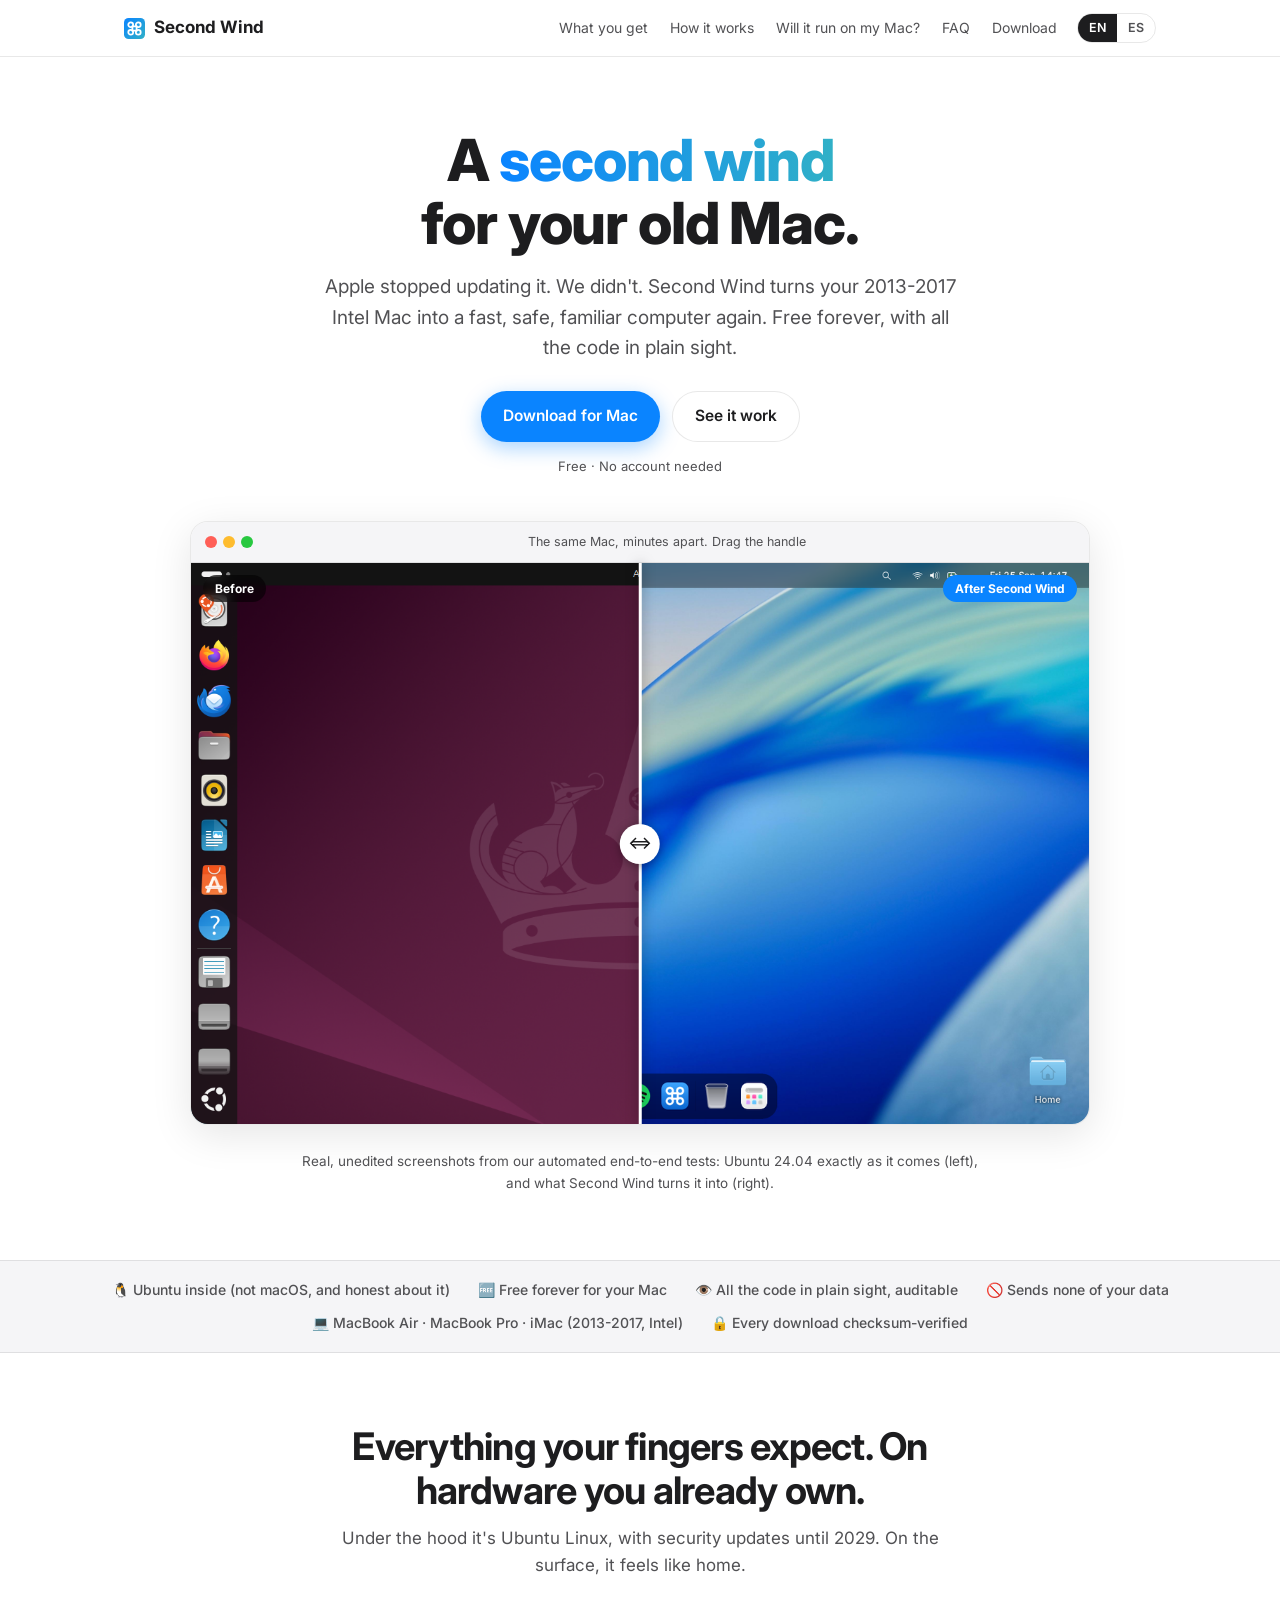
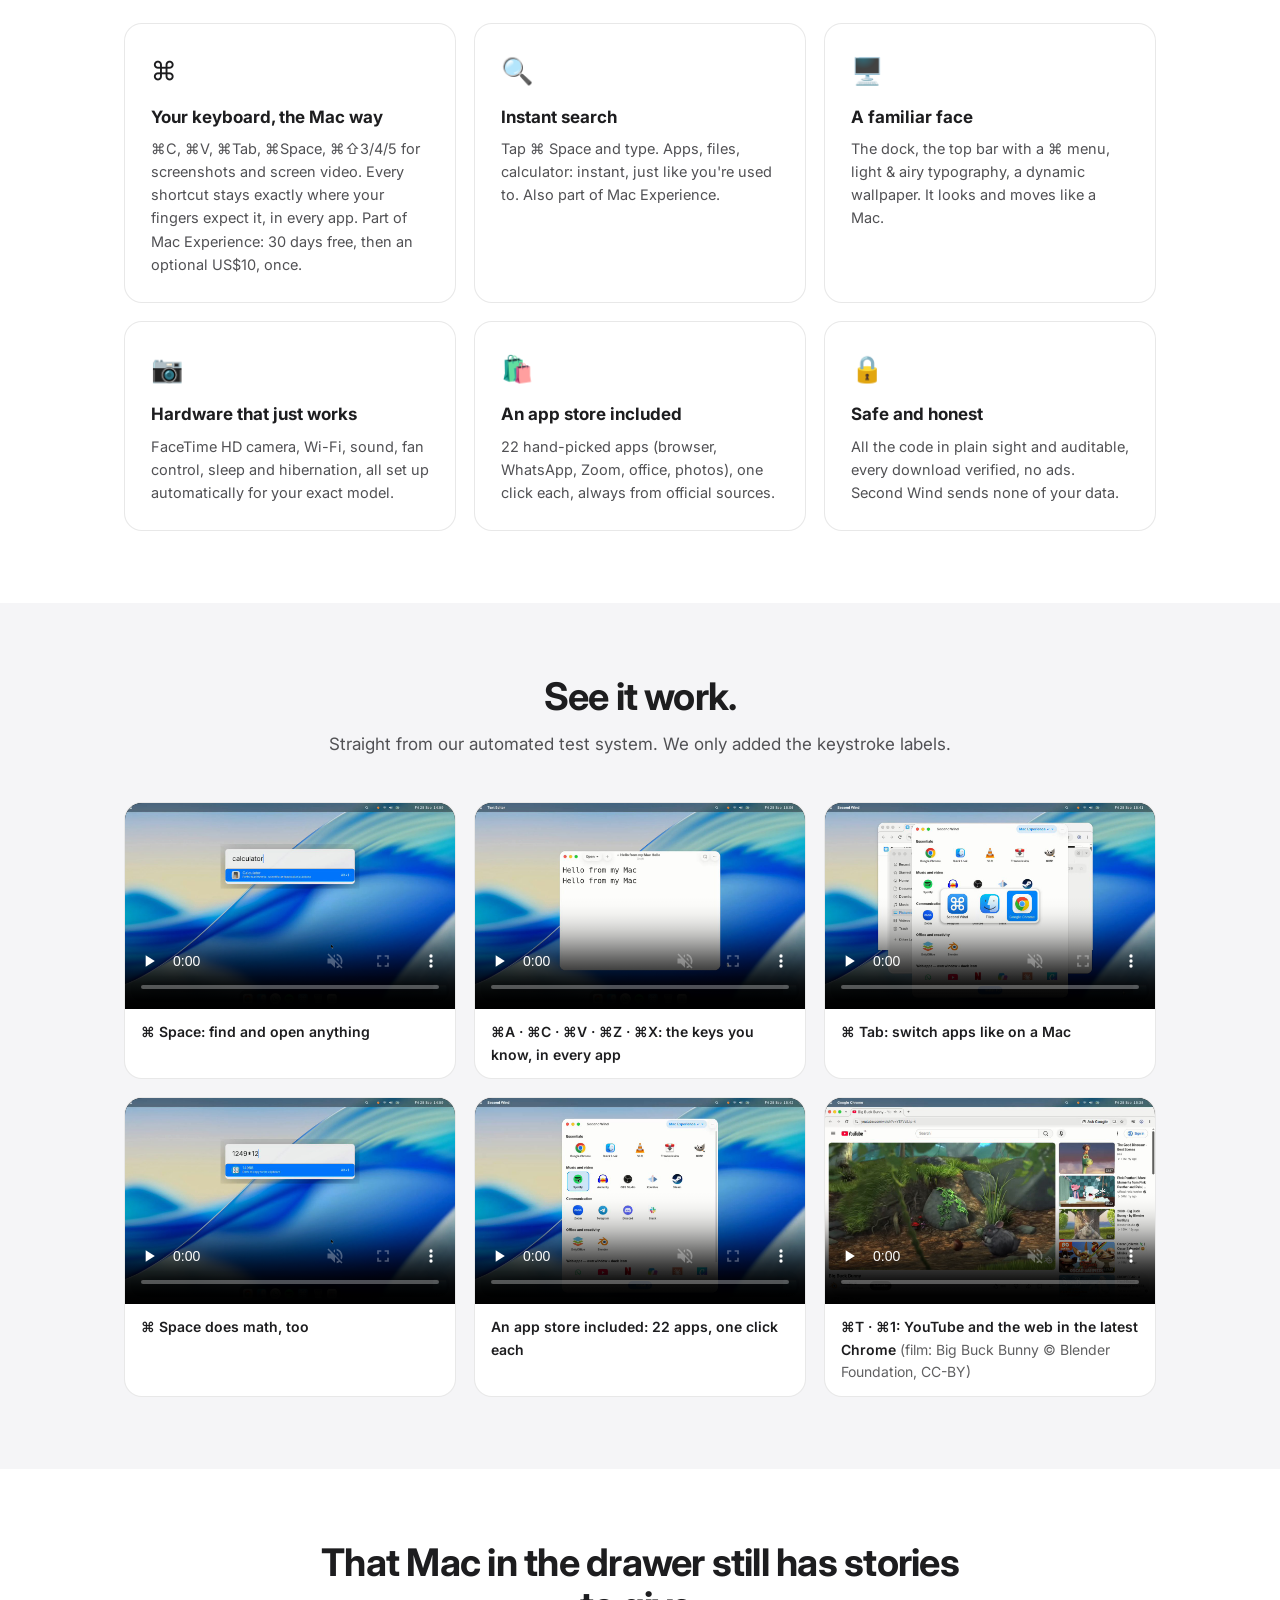
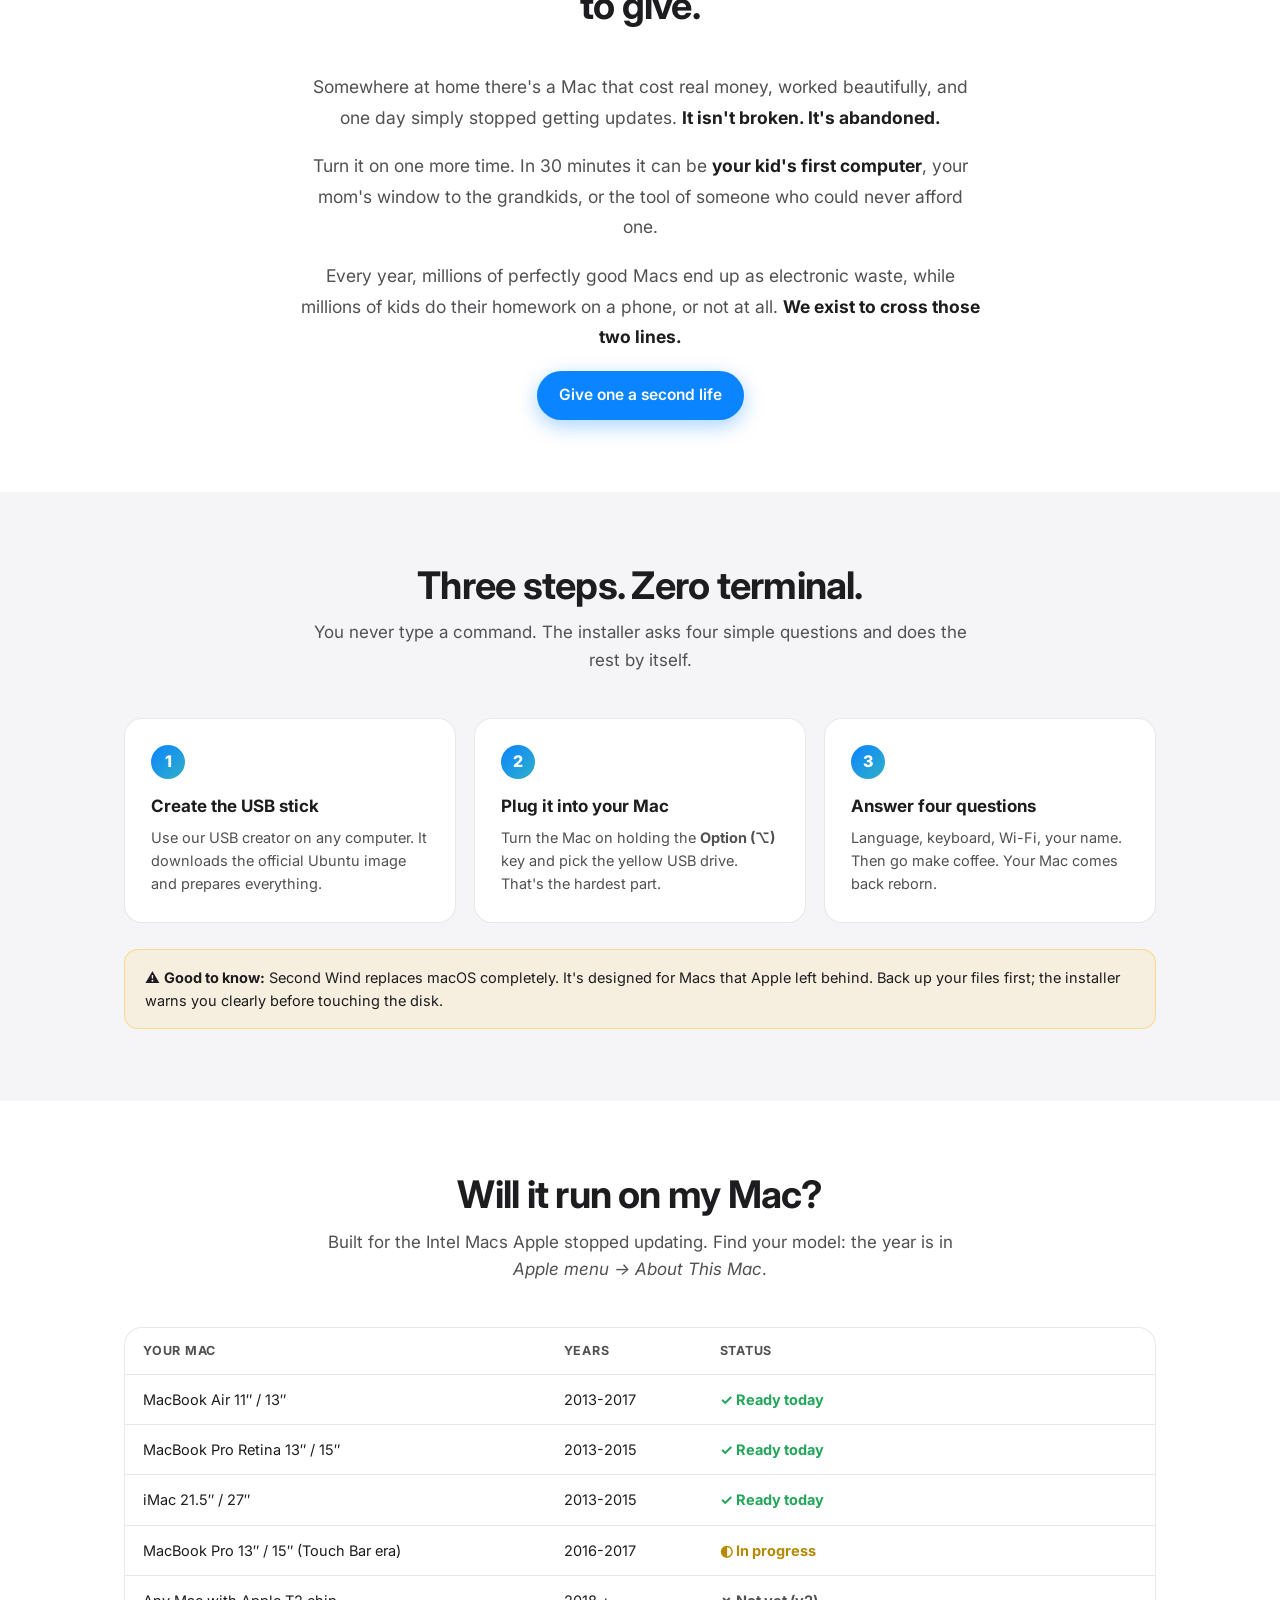
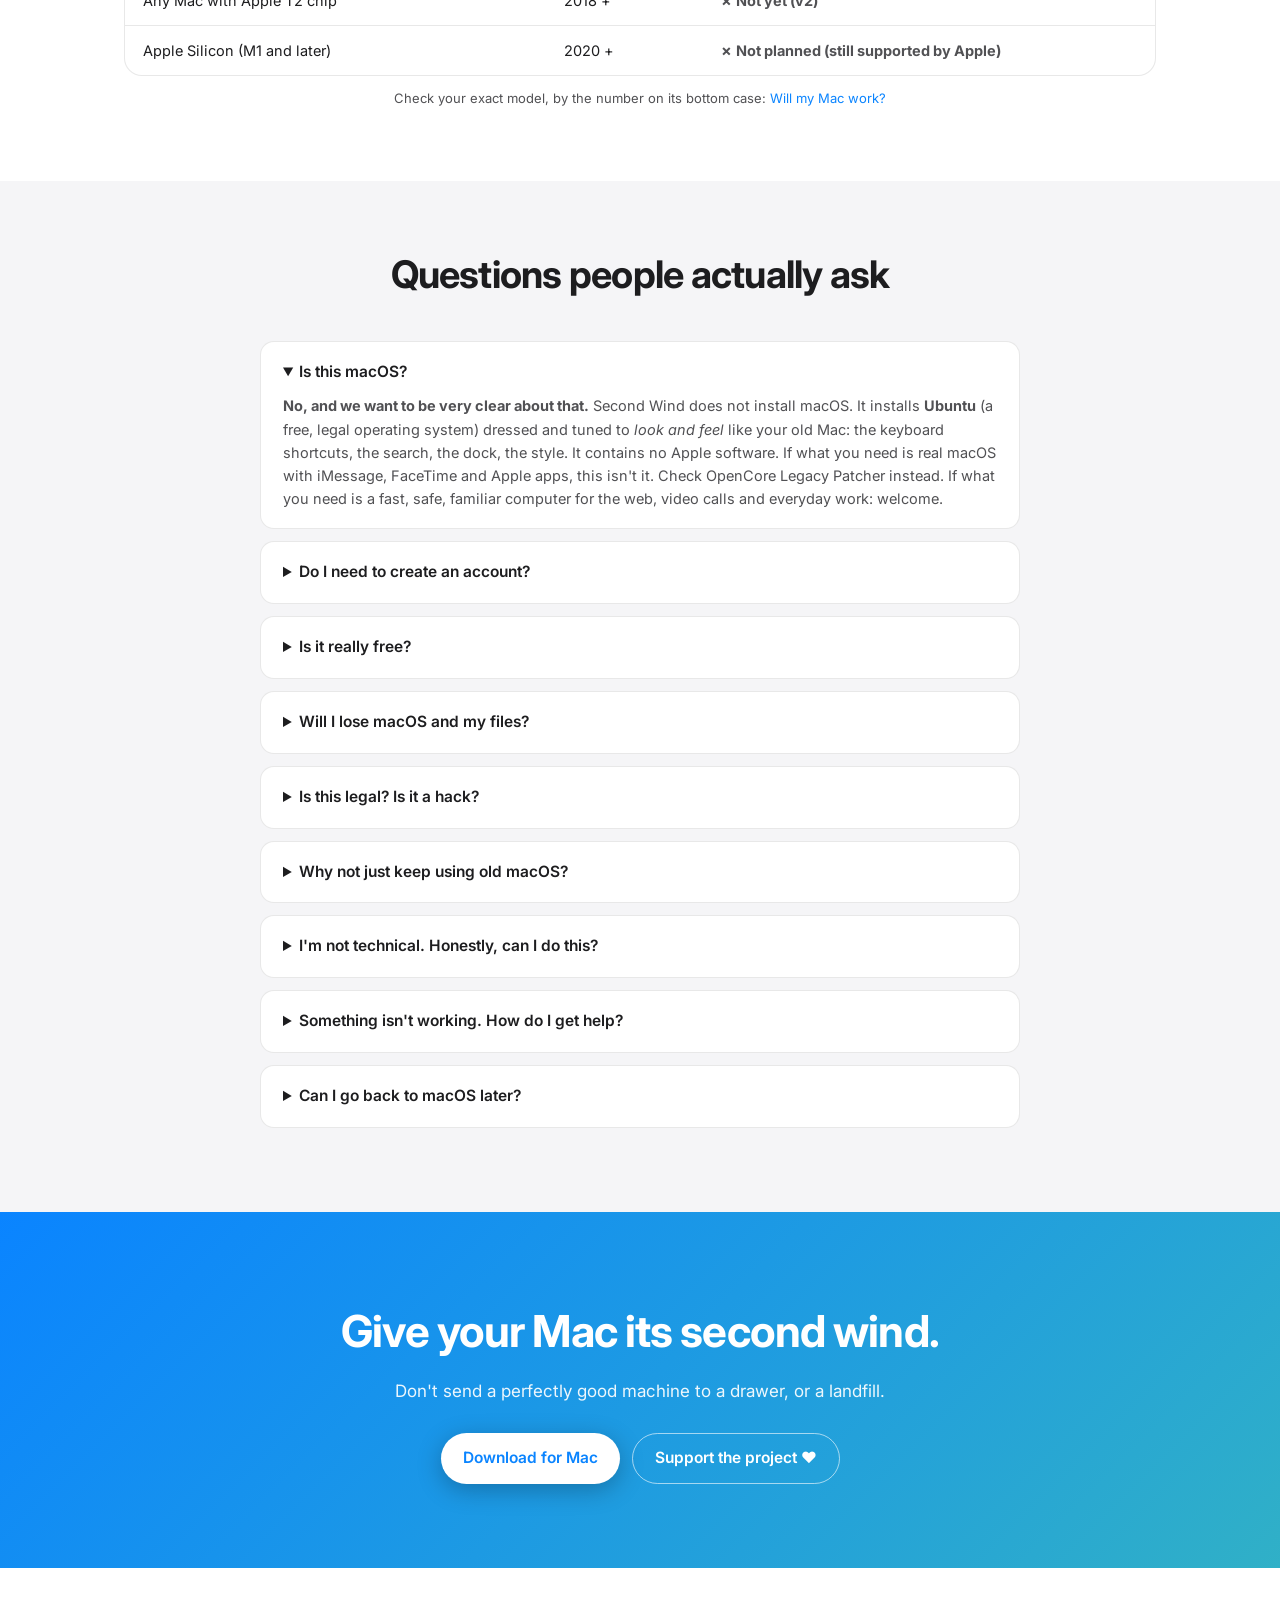
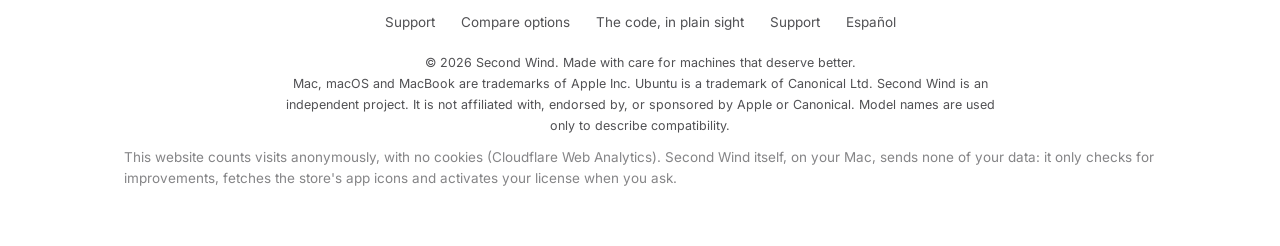
==== commit b022fdb2: "AI/search visibility: compare page (EN/ES), FAQPage + Mac Experience offer structured data, llms.txt" ====
--- a/index.html
+++ b/index.html
@@ -19,29 +19,117 @@
   <link href="https://fonts.googleapis.com/css2?family=Inter:wght@400;500;600;700;800&display=swap" rel="stylesheet">
   <link rel="stylesheet" href="styles.css">
   <script type="application/ld+json">
-  {
-    "@context": "https://schema.org",
-    "@type": "SoftwareApplication",
-    "name": "Second Wind",
-    "url": "https://secondwindformac.com/",
-    "description": "Second Wind turns a 2013-2017 Intel Mac into a fast, safe, familiar computer again: Ubuntu underneath, the Mac look, drivers that just work and an app store on top. Free forever, all the code in plain sight. Optional Mac Experience (⌘ shortcuts and ⌘Space search): 30 days free, then US$10 once.",
-    "operatingSystem": "Installs Ubuntu 24.04 LTS on 2013-2017 Intel Macs",
-    "applicationCategory": "UtilitiesApplication",
-    "offers": {
+{
+  "@context": "https://schema.org",
+  "@type": "SoftwareApplication",
+  "name": "Second Wind",
+  "url": "https://secondwindformac.com/",
+  "description": "Second Wind turns a 2013-2017 Intel Mac into a fast, safe, familiar computer again: Ubuntu underneath, the Mac look, drivers that just work and an app store on top. Free forever, all the code in plain sight. Optional Mac Experience (⌘ shortcuts and ⌘Space search): 30 days free, then US$10 once.",
+  "operatingSystem": "Installs Ubuntu 24.04 LTS on 2013-2017 Intel Macs",
+  "applicationCategory": "UtilitiesApplication",
+  "offers": [
+    {
       "@type": "Offer",
+      "name": "Second Wind",
       "price": "0",
-      "priceCurrency": "USD"
+      "priceCurrency": "USD",
+      "description": "Free forever: Mac look, drivers, app store and updates."
     },
-    "softwareHelp": {
-      "@type": "CreativeWork",
-      "url": "https://secondwindformac.com/rescue/"
-    },
-    "sameAs": [
-      "https://github.com/secondwindformac/second-wind"
-    ]
-  }
+    {
+      "@type": "Offer",
+      "name": "Mac Experience",
+      "price": "10",
+      "priceCurrency": "USD",
+      "description": "Optional one-time purchase (not a subscription) after a 30-day free trial: ⌘ keyboard shortcuts and ⌘Space search."
+    }
+  ],
+  "softwareHelp": {
+    "@type": "CreativeWork",
+    "url": "https://secondwindformac.com/rescue/"
+  },
+  "sameAs": [
+    "https://github.com/secondwindformac/second-wind"
+  ],
+  "isAccessibleForFree": true,
+  "inLanguage": [
+    "en",
+    "es"
+  ]
+}
   </script>
 <!-- Cloudflare Web Analytics --><script type='module' src='https://static.cloudflareinsights.com/beacon.min.js' data-cf-beacon='{"token": "4829b0f439ff4244b7309ff38470c616"}'></script><!-- End Cloudflare Web Analytics -->
+<script type="application/ld+json">
+{
+ "@context": "https://schema.org",
+ "@type": "FAQPage",
+ "mainEntity": [
+  {
+   "@type": "Question",
+   "name": "Do I need to create an account?",
+   "acceptedAnswer": {
+    "@type": "Answer",
+    "text": "No, and you never will. Second Wind has no accounts by design: you download, you install, done. If you buy the optional Mac Experience, your license key arrives by email: paste it into the Second Wind app and that's it. Less friction for you, less data for anyone to worry about."
+   }
+  },
+  {
+   "@type": "Question",
+   "name": "Is it really free?",
+   "acceptedAnswer": {
+    "@type": "Answer",
+    "text": "Yes, and we're precise about it. Second Wind is free forever: the Mac look, drivers that just work (Wi-Fi, camera, sound), the app store and updates, with all the code published in plain sight, auditable by anyone. No terminal, ever. One optional extra exists: the “Mac Experience” (⌘ shortcuts everywhere and ⌘Space search) is free for the first 30 days, then a one-time US$10 (once per Mac, yours forever). If you don't buy it, your Mac keeps working and looking exactly the same; only the ⌘ shortcuts and ⌘Space go back to Linux's. No subscriptions, no accounts. Want to help more? You can pay what you want for Second Wind."
+   }
+  },
+  {
+   "@type": "Question",
+   "name": "Will I lose macOS and my files?",
+   "acceptedAnswer": {
+    "@type": "Answer",
+    "text": "Yes. Second Wind replaces macOS entirely with Ubuntu Linux. It's meant for Macs that no longer receive Apple updates. Back up your files first (the installer reminds you before touching anything)."
+   }
+  },
+  {
+   "@type": "Question",
+   "name": "Is this legal? Is it a hack?",
+   "acceptedAnswer": {
+    "@type": "Answer",
+    "text": "It's not a hack. Second Wind installs Ubuntu, a mainstream free operating system, plus components downloaded from their official sources. Nothing from Apple is copied or redistributed. It's your hardware, and you're allowed to run what you want on it."
+   }
+  },
+  {
+   "@type": "Question",
+   "name": "Why not just keep using old macOS?",
+   "acceptedAnswer": {
+    "@type": "Answer",
+    "text": "Without security updates, browsers and banking sites gradually stop working, and staying online gets risky. Ubuntu 24.04 receives security updates until 2029, and modern apps (Chrome, WhatsApp, Zoom) run on it today."
+   }
+  },
+  {
+   "@type": "Question",
+   "name": "I'm not technical. Honestly, can I do this?",
+   "acceptedAnswer": {
+    "@type": "Answer",
+    "text": "That's exactly who we built it for. If you can plug in a USB stick and hold down one key, you can do this. You never see a terminal, and every step explains itself in plain language, in English or Spanish."
+   }
+  },
+  {
+   "@type": "Question",
+   "name": "Something isn't working. How do I get help?",
+   "acceptedAnswer": {
+    "@type": "Answer",
+    "text": "Open the Second Wind app (in the dock) → ⋯ → Your Mac. It checks Wi-Fi, sound, camera, keyboard, Bluetooth and battery, and shows a short report about your Mac. Click Copy report for support and paste it into an email to hello@secondwindformac.com. You see everything it contains first, and nothing is sent anywhere unless you send it yourself."
+   }
+  },
+  {
+   "@type": "Question",
+   "name": "Can I go back to macOS later?",
+   "acceptedAnswer": {
+    "@type": "Answer",
+    "text": "Yes. macOS can be reinstalled from Apple's own recovery (Internet Recovery, ⌘⌥R at power-on) or from a macOS USB stick, on any of these models. Your files must come from your backup."
+   }
+  }
+ ]
+}
+</script>
 </head>
 <body>
 
@@ -222,6 +310,7 @@
     <div class="foot-row">
       <!-- from links.conf: CONTACT_EMAIL / DONATE_URL -->
       <a href="mailto:hello@secondwindformac.com">Support</a>
+      <a href="compare/">Compare options</a>
       <a href="https://github.com/secondwindformac/second-wind">The code, in plain sight</a>
       <a href="https://secondwindformac.lemonsqueezy.com/checkout/buy/3c55c042-ea20-4f09-9795-8f4e3b5bd2de">Support</a>
       <a href="es/">Español</a>
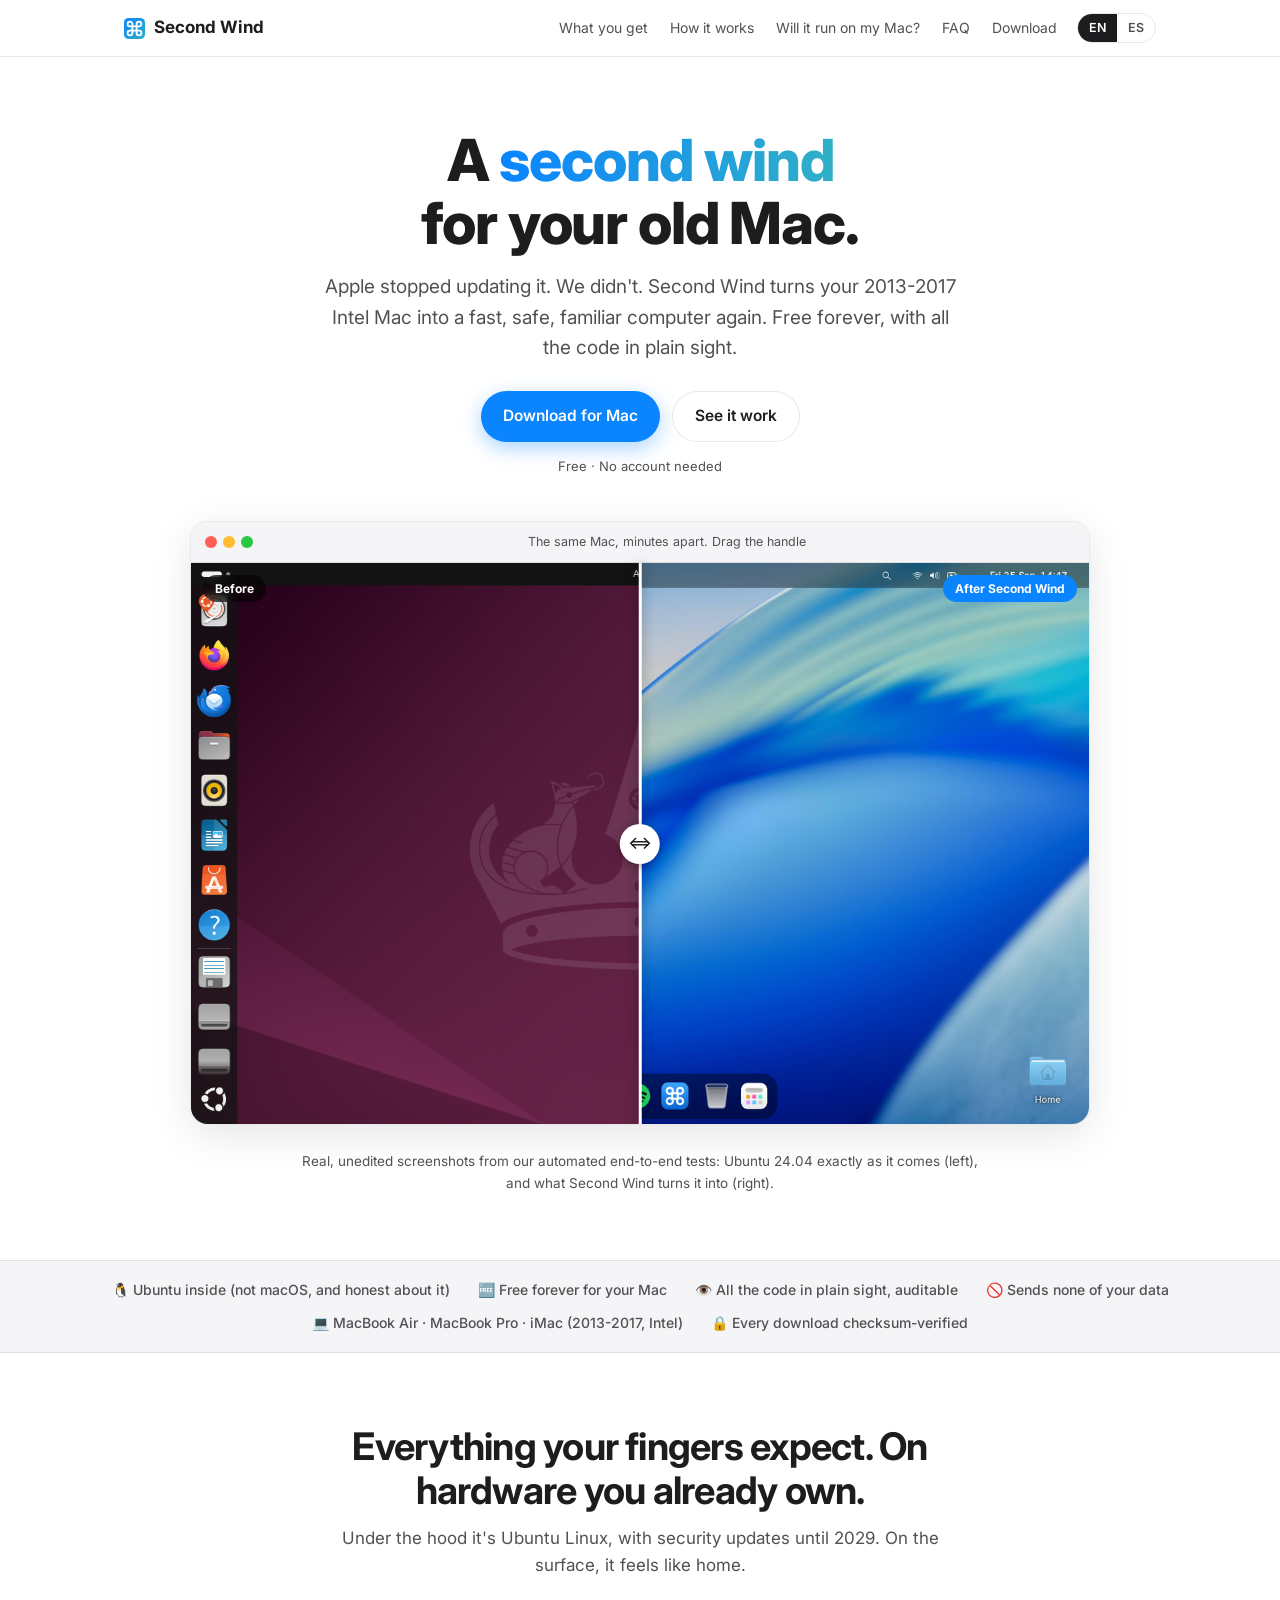
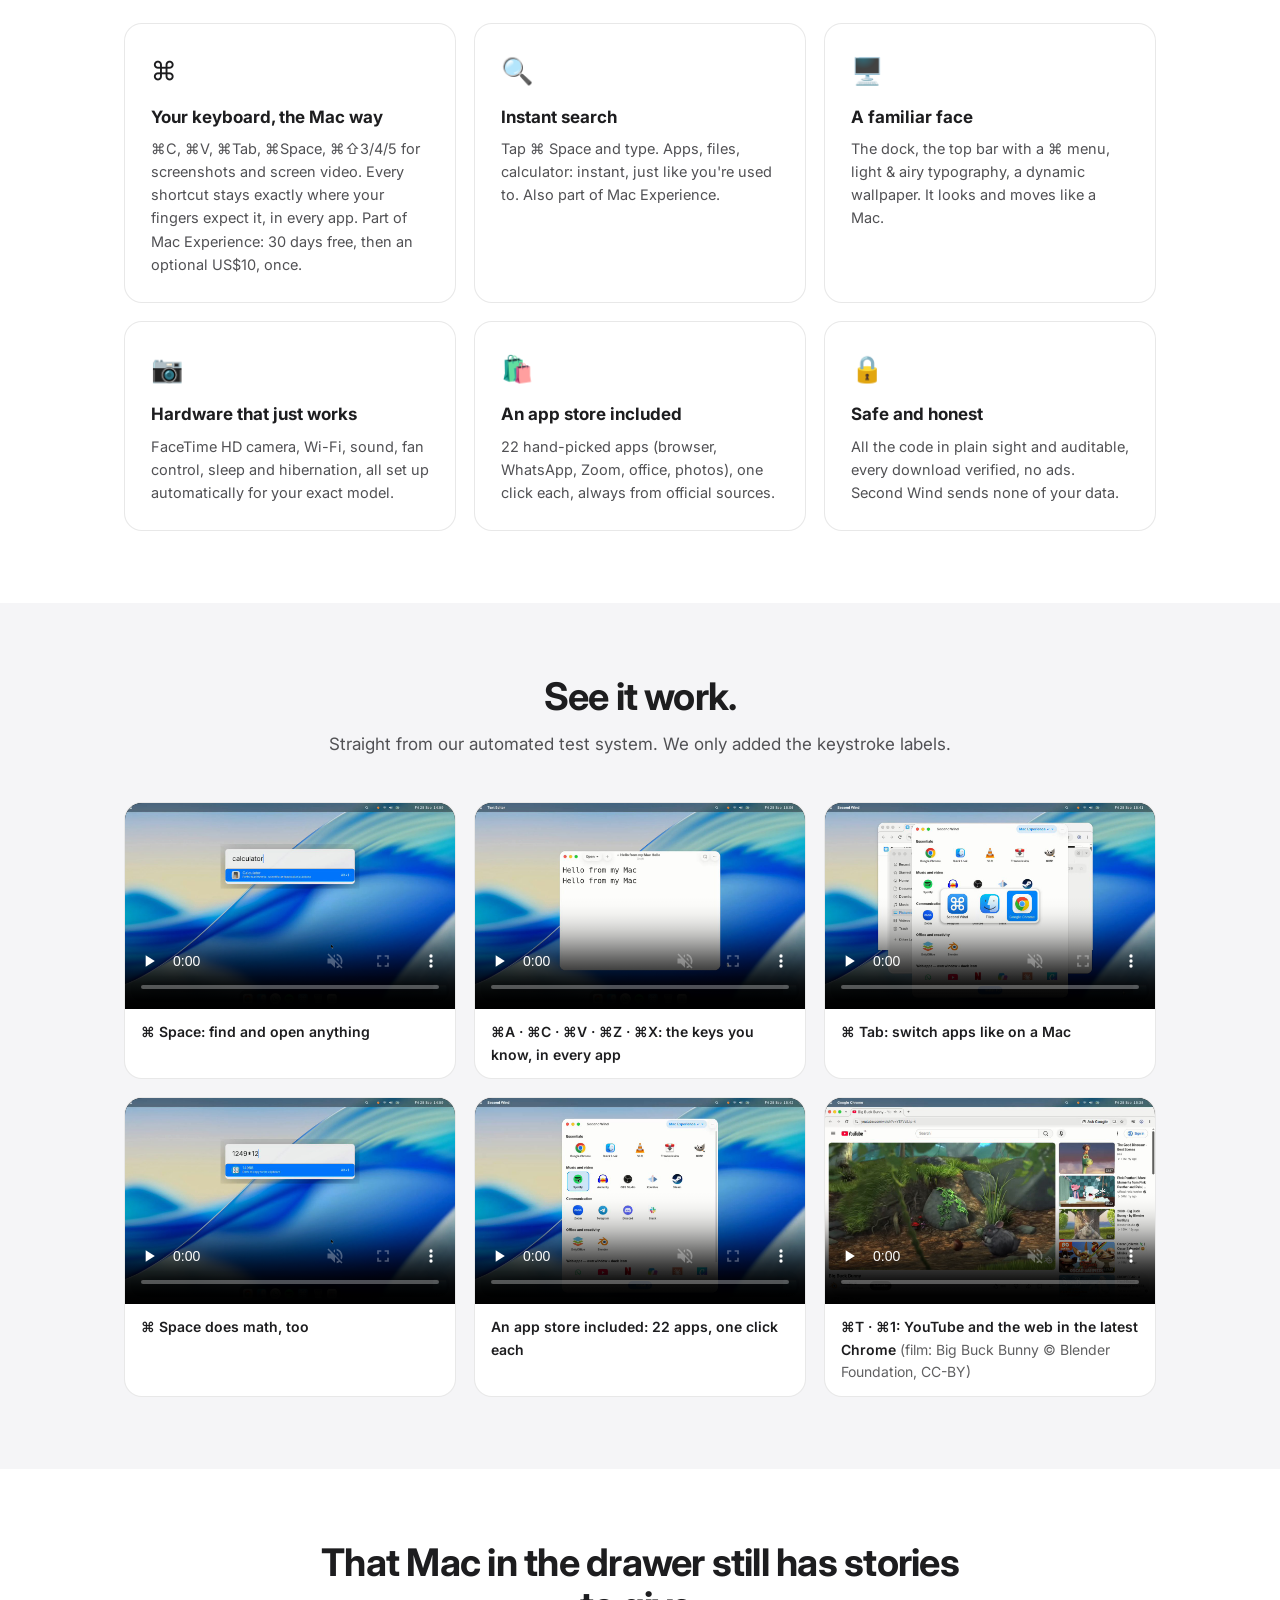
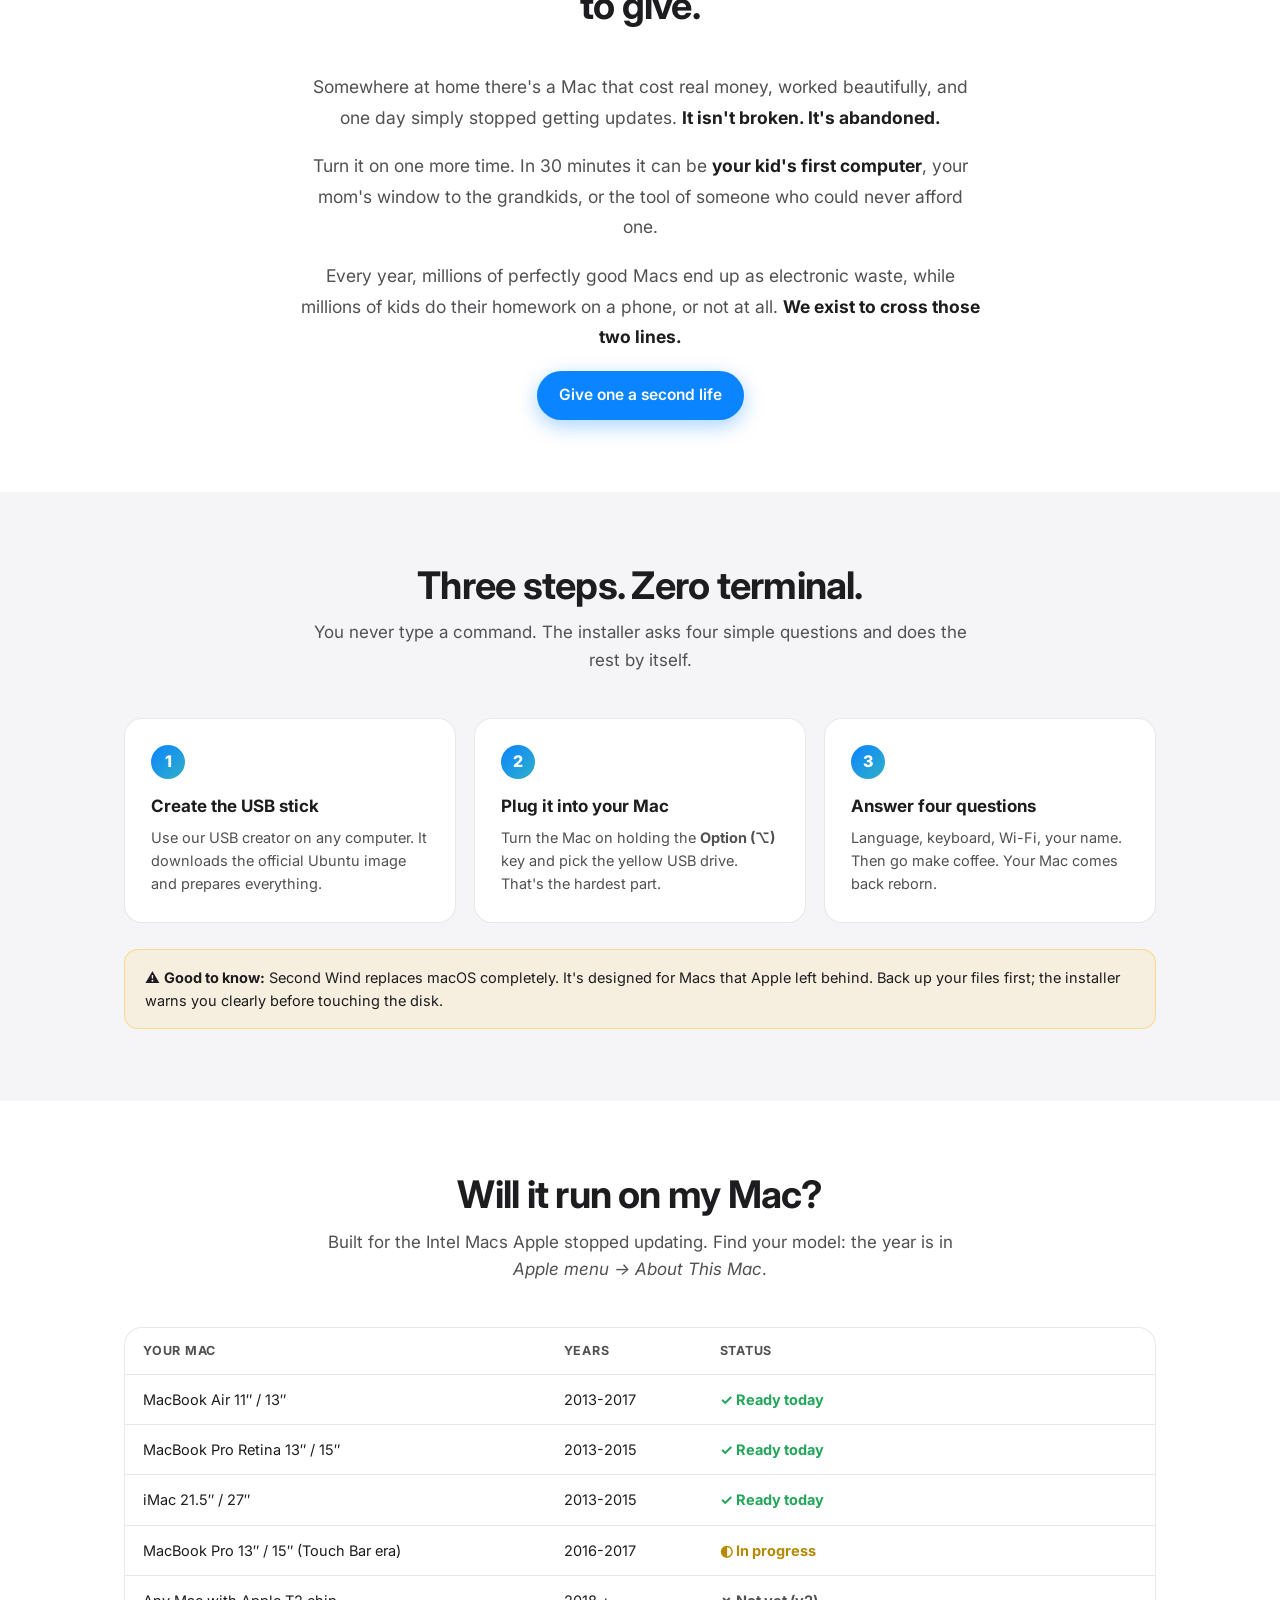
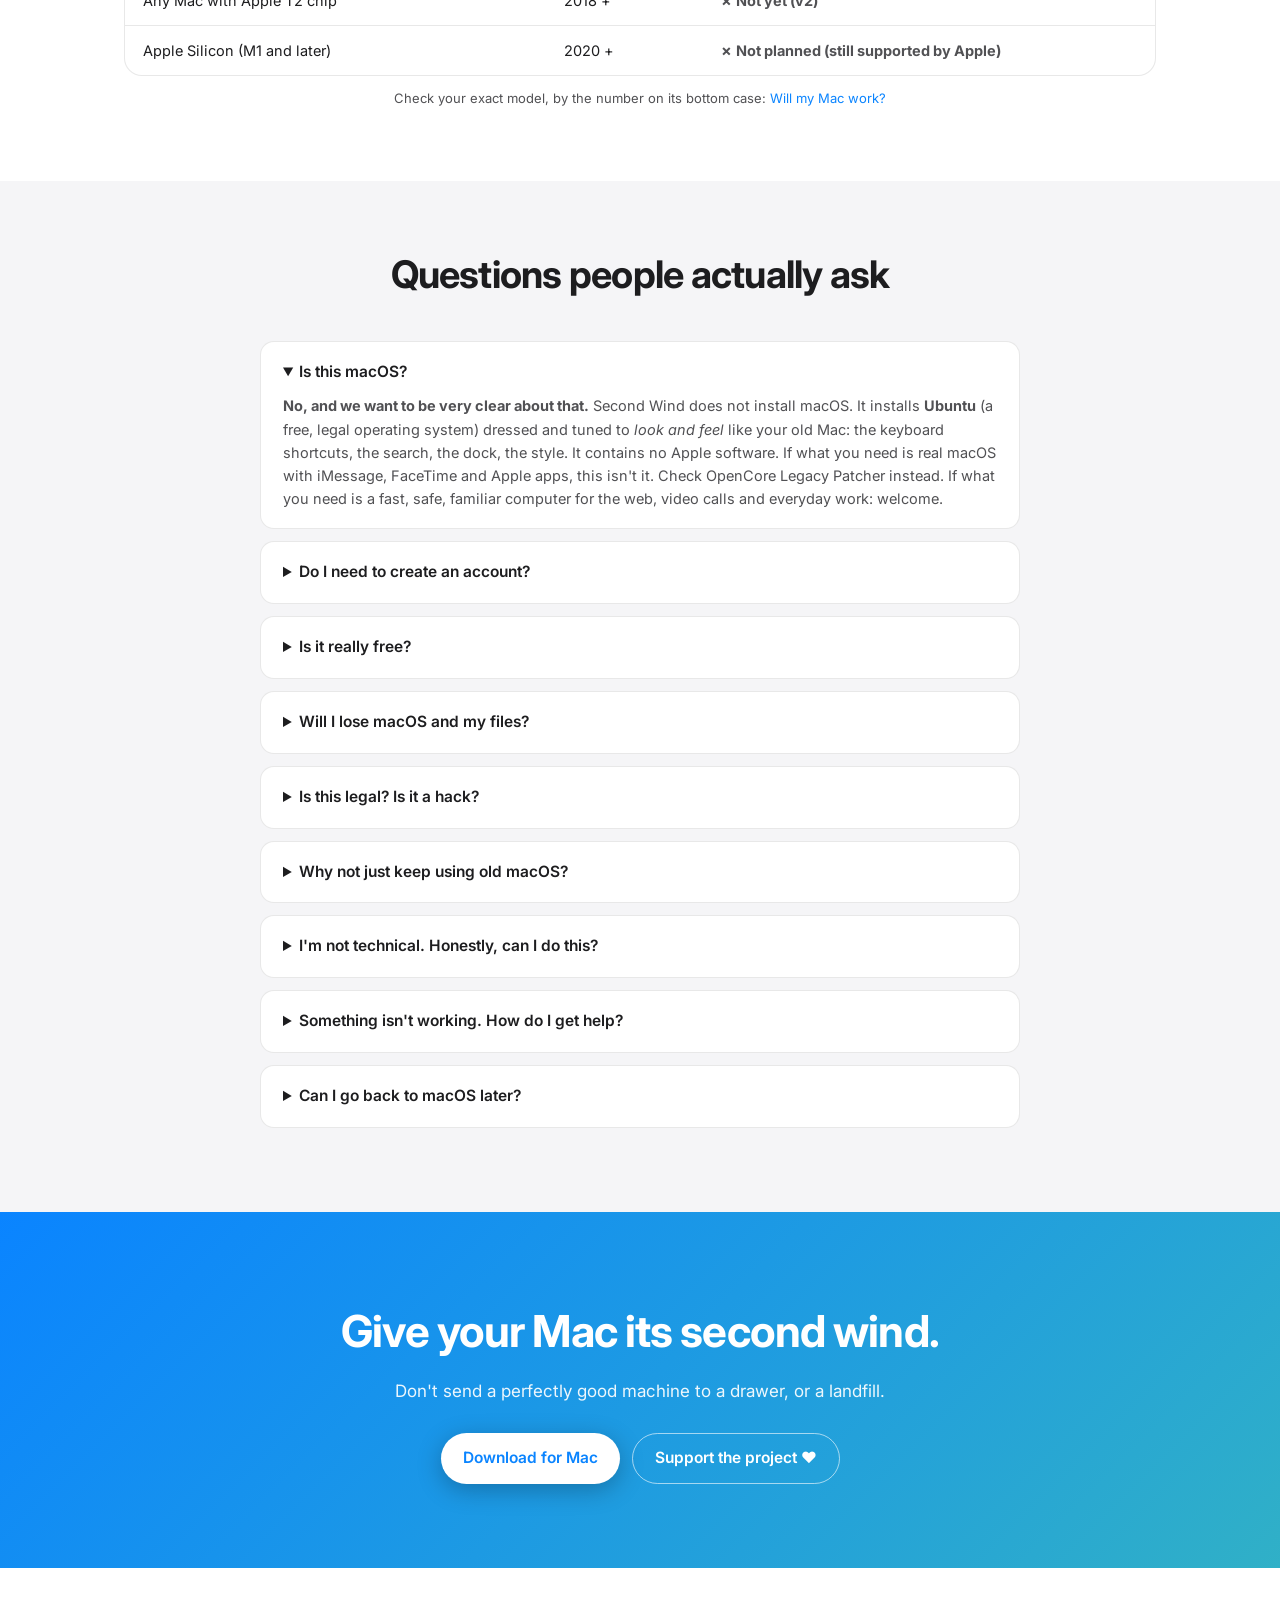
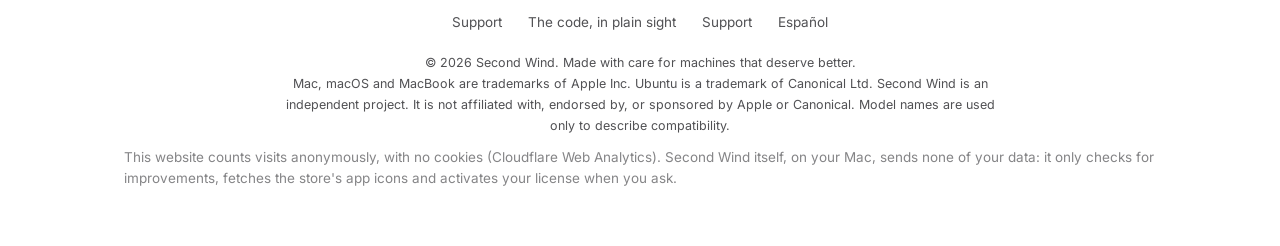
==== commit eb8ea3c1: "Logo: dibujar el ⌘ como una sola línea continua El SVG anterior eran 4 círculos sueltos y un cuadrad" ====
--- a/index.html
+++ b/index.html
@@ -19,117 +19,29 @@
   <link href="https://fonts.googleapis.com/css2?family=Inter:wght@400;500;600;700;800&display=swap" rel="stylesheet">
   <link rel="stylesheet" href="styles.css">
   <script type="application/ld+json">
-{
-  "@context": "https://schema.org",
-  "@type": "SoftwareApplication",
-  "name": "Second Wind",
-  "url": "https://secondwindformac.com/",
-  "description": "Second Wind turns a 2013-2017 Intel Mac into a fast, safe, familiar computer again: Ubuntu underneath, the Mac look, drivers that just work and an app store on top. Free forever, all the code in plain sight. Optional Mac Experience (⌘ shortcuts and ⌘Space search): 30 days free, then US$10 once.",
-  "operatingSystem": "Installs Ubuntu 24.04 LTS on 2013-2017 Intel Macs",
-  "applicationCategory": "UtilitiesApplication",
-  "offers": [
-    {
+  {
+    "@context": "https://schema.org",
+    "@type": "SoftwareApplication",
+    "name": "Second Wind",
+    "url": "https://secondwindformac.com/",
+    "description": "Second Wind turns a 2013-2017 Intel Mac into a fast, safe, familiar computer again: Ubuntu underneath, the Mac look, drivers that just work and an app store on top. Free forever, all the code in plain sight. Optional Mac Experience (⌘ shortcuts and ⌘Space search): 30 days free, then US$10 once.",
+    "operatingSystem": "Installs Ubuntu 24.04 LTS on 2013-2017 Intel Macs",
+    "applicationCategory": "UtilitiesApplication",
+    "offers": {
       "@type": "Offer",
-      "name": "Second Wind",
       "price": "0",
-      "priceCurrency": "USD",
-      "description": "Free forever: Mac look, drivers, app store and updates."
+      "priceCurrency": "USD"
     },
-    {
-      "@type": "Offer",
-      "name": "Mac Experience",
-      "price": "10",
-      "priceCurrency": "USD",
-      "description": "Optional one-time purchase (not a subscription) after a 30-day free trial: ⌘ keyboard shortcuts and ⌘Space search."
-    }
-  ],
-  "softwareHelp": {
-    "@type": "CreativeWork",
-    "url": "https://secondwindformac.com/rescue/"
-  },
-  "sameAs": [
-    "https://github.com/secondwindformac/second-wind"
-  ],
-  "isAccessibleForFree": true,
-  "inLanguage": [
-    "en",
-    "es"
-  ]
-}
+    "softwareHelp": {
+      "@type": "CreativeWork",
+      "url": "https://secondwindformac.com/rescue/"
+    },
+    "sameAs": [
+      "https://github.com/secondwindformac/second-wind"
+    ]
+  }
   </script>
 <!-- Cloudflare Web Analytics --><script type='module' src='https://static.cloudflareinsights.com/beacon.min.js' data-cf-beacon='{"token": "4829b0f439ff4244b7309ff38470c616"}'></script><!-- End Cloudflare Web Analytics -->
-<script type="application/ld+json">
-{
- "@context": "https://schema.org",
- "@type": "FAQPage",
- "mainEntity": [
-  {
-   "@type": "Question",
-   "name": "Do I need to create an account?",
-   "acceptedAnswer": {
-    "@type": "Answer",
-    "text": "No, and you never will. Second Wind has no accounts by design: you download, you install, done. If you buy the optional Mac Experience, your license key arrives by email: paste it into the Second Wind app and that's it. Less friction for you, less data for anyone to worry about."
-   }
-  },
-  {
-   "@type": "Question",
-   "name": "Is it really free?",
-   "acceptedAnswer": {
-    "@type": "Answer",
-    "text": "Yes, and we're precise about it. Second Wind is free forever: the Mac look, drivers that just work (Wi-Fi, camera, sound), the app store and updates, with all the code published in plain sight, auditable by anyone. No terminal, ever. One optional extra exists: the “Mac Experience” (⌘ shortcuts everywhere and ⌘Space search) is free for the first 30 days, then a one-time US$10 (once per Mac, yours forever). If you don't buy it, your Mac keeps working and looking exactly the same; only the ⌘ shortcuts and ⌘Space go back to Linux's. No subscriptions, no accounts. Want to help more? You can pay what you want for Second Wind."
-   }
-  },
-  {
-   "@type": "Question",
-   "name": "Will I lose macOS and my files?",
-   "acceptedAnswer": {
-    "@type": "Answer",
-    "text": "Yes. Second Wind replaces macOS entirely with Ubuntu Linux. It's meant for Macs that no longer receive Apple updates. Back up your files first (the installer reminds you before touching anything)."
-   }
-  },
-  {
-   "@type": "Question",
-   "name": "Is this legal? Is it a hack?",
-   "acceptedAnswer": {
-    "@type": "Answer",
-    "text": "It's not a hack. Second Wind installs Ubuntu, a mainstream free operating system, plus components downloaded from their official sources. Nothing from Apple is copied or redistributed. It's your hardware, and you're allowed to run what you want on it."
-   }
-  },
-  {
-   "@type": "Question",
-   "name": "Why not just keep using old macOS?",
-   "acceptedAnswer": {
-    "@type": "Answer",
-    "text": "Without security updates, browsers and banking sites gradually stop working, and staying online gets risky. Ubuntu 24.04 receives security updates until 2029, and modern apps (Chrome, WhatsApp, Zoom) run on it today."
-   }
-  },
-  {
-   "@type": "Question",
-   "name": "I'm not technical. Honestly, can I do this?",
-   "acceptedAnswer": {
-    "@type": "Answer",
-    "text": "That's exactly who we built it for. If you can plug in a USB stick and hold down one key, you can do this. You never see a terminal, and every step explains itself in plain language, in English or Spanish."
-   }
-  },
-  {
-   "@type": "Question",
-   "name": "Something isn't working. How do I get help?",
-   "acceptedAnswer": {
-    "@type": "Answer",
-    "text": "Open the Second Wind app (in the dock) → ⋯ → Your Mac. It checks Wi-Fi, sound, camera, keyboard, Bluetooth and battery, and shows a short report about your Mac. Click Copy report for support and paste it into an email to hello@secondwindformac.com. You see everything it contains first, and nothing is sent anywhere unless you send it yourself."
-   }
-  },
-  {
-   "@type": "Question",
-   "name": "Can I go back to macOS later?",
-   "acceptedAnswer": {
-    "@type": "Answer",
-    "text": "Yes. macOS can be reinstalled from Apple's own recovery (Internet Recovery, ⌘⌥R at power-on) or from a macOS USB stick, on any of these models. Your files must come from your backup."
-   }
-  }
- ]
-}
-</script>
 </head>
 <body>
 
@@ -143,7 +55,7 @@
 <header>
   <div class="wrap nav">
     <a class="brand" href="./">
-      <svg viewBox="0 0 64 64" aria-hidden="true"><defs><linearGradient id="swbrand" x1="0" y1="0" x2="1" y2="1"><stop offset="0" stop-color="#0a84ff"/><stop offset="1" stop-color="#30b0c7"/></linearGradient></defs><rect width="64" height="64" rx="14" fill="url(#swbrand)"/><g fill="none" stroke="#ffffff" stroke-width="1.7" stroke-linecap="round" transform="translate(6.4 6.4) scale(3.2)"><circle cx="4.4" cy="4.4" r="2.3"/><circle cx="11.6" cy="4.4" r="2.3"/><circle cx="4.4" cy="11.6" r="2.3"/><circle cx="11.6" cy="11.6" r="2.3"/><path d="M6 6h4v4H6z"/></g></svg>
+      <svg viewBox="0 0 64 64" aria-hidden="true"><defs><linearGradient id="swbrand" x1="0" y1="0" x2="1" y2="1"><stop offset="0" stop-color="#0a84ff"/><stop offset="1" stop-color="#30b0c7"/></linearGradient></defs><rect width="64" height="64" rx="14" fill="url(#swbrand)"/><g fill="none" stroke="#ffffff" stroke-width="1.7" stroke-linecap="round" stroke-linejoin="round" transform="translate(6.4 6.4) scale(3.2)"><path d="M6 3.7V12.3A2.3 2.3 0 1 1 3.7 10H12.3A2.3 2.3 0 1 1 10 12.3V3.7A2.3 2.3 0 1 1 12.3 6H3.7A2.3 2.3 0 1 1 6 3.7Z"/></g></svg>
       Second Wind
     </a>
     <nav class="nav-links">
@@ -310,7 +222,6 @@
     <div class="foot-row">
       <!-- from links.conf: CONTACT_EMAIL / DONATE_URL -->
       <a href="mailto:hello@secondwindformac.com">Support</a>
-      <a href="compare/">Compare options</a>
       <a href="https://github.com/secondwindformac/second-wind">The code, in plain sight</a>
       <a href="https://secondwindformac.lemonsqueezy.com/checkout/buy/3c55c042-ea20-4f09-9795-8f4e3b5bd2de">Support</a>
       <a href="es/">Español</a>
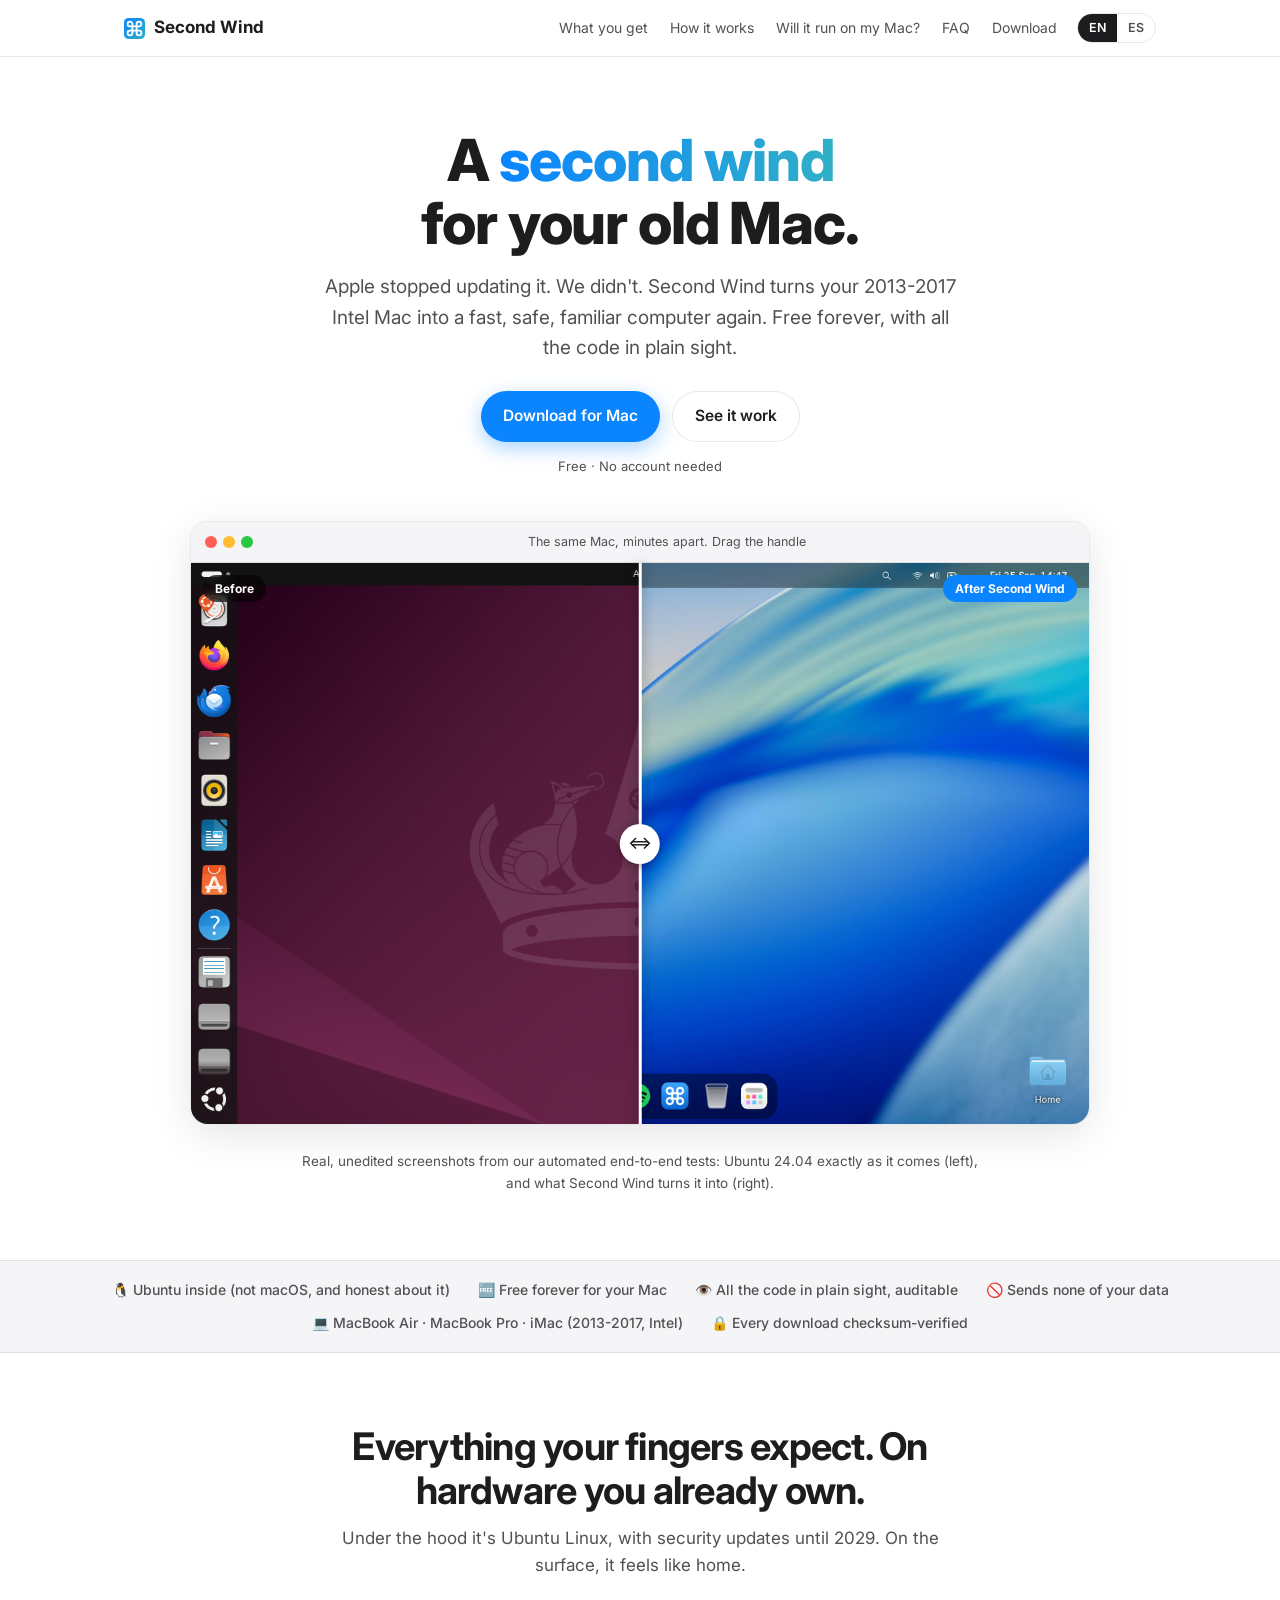
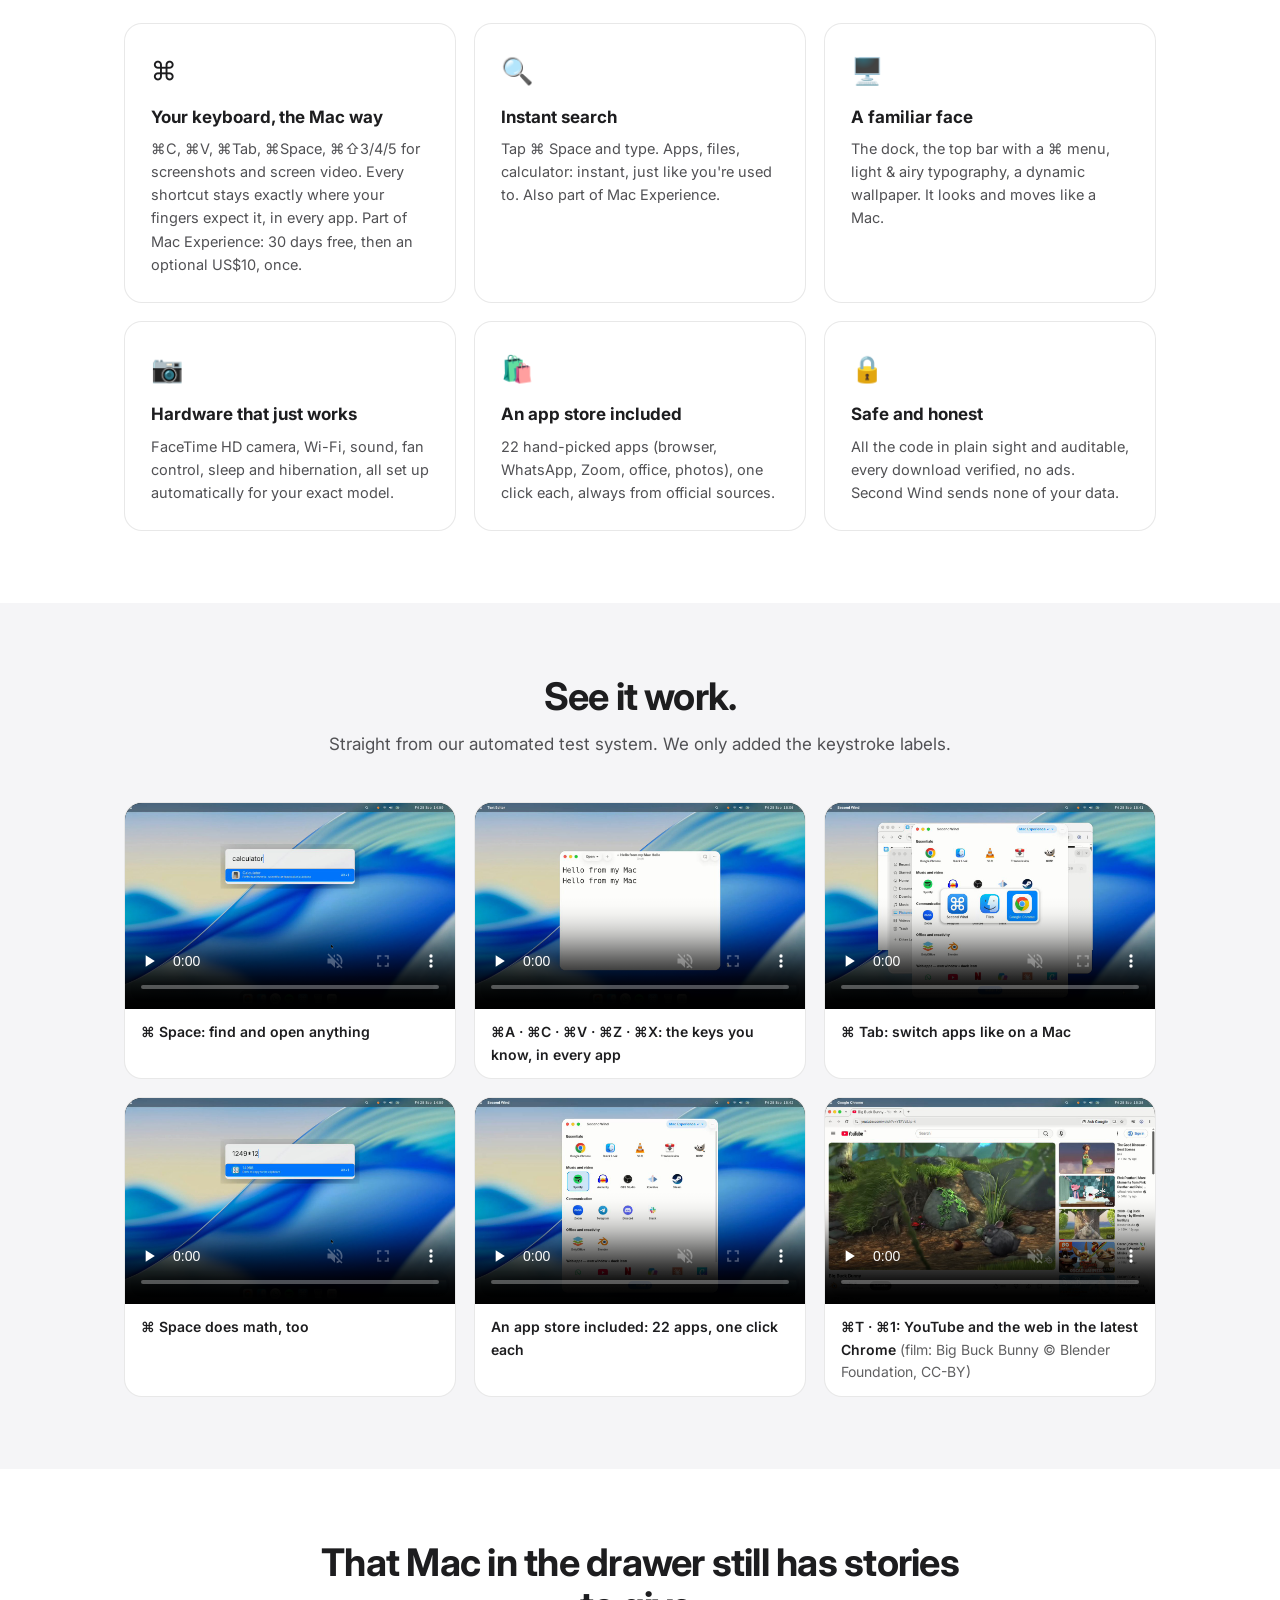
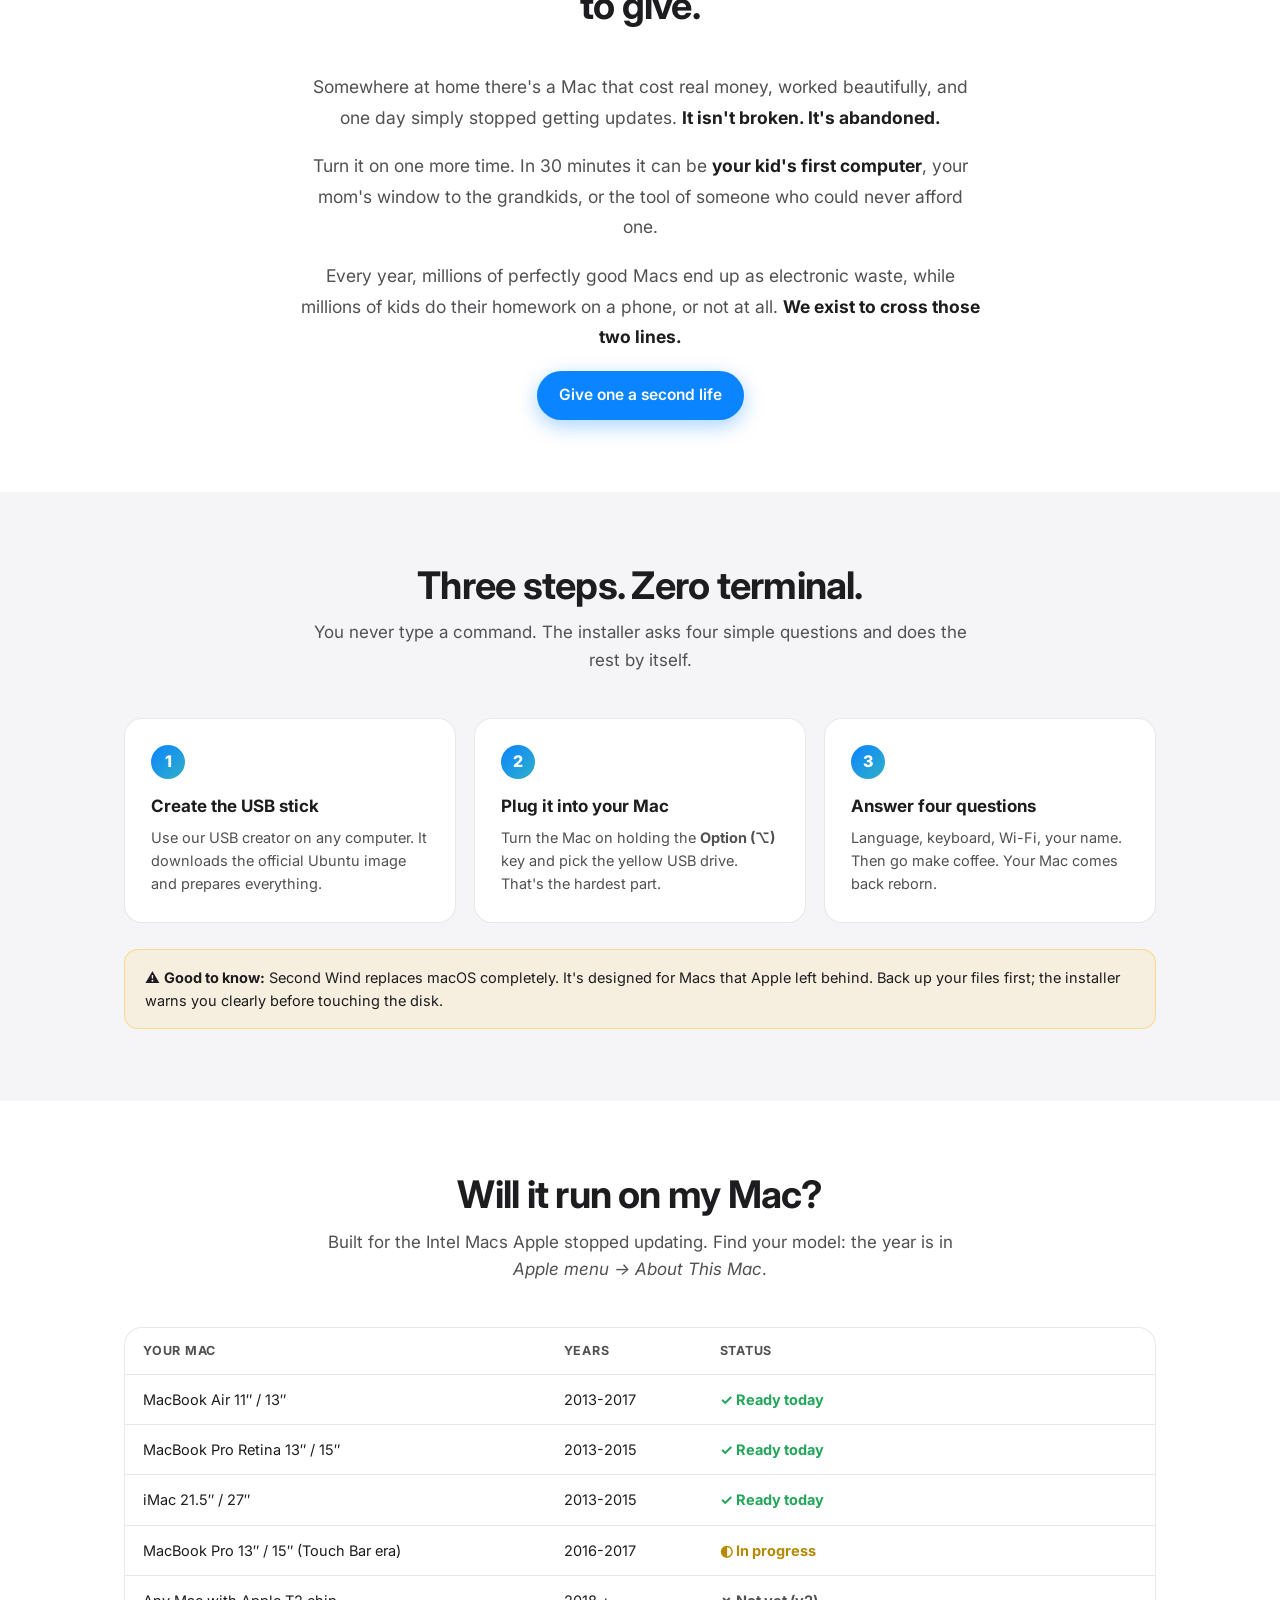
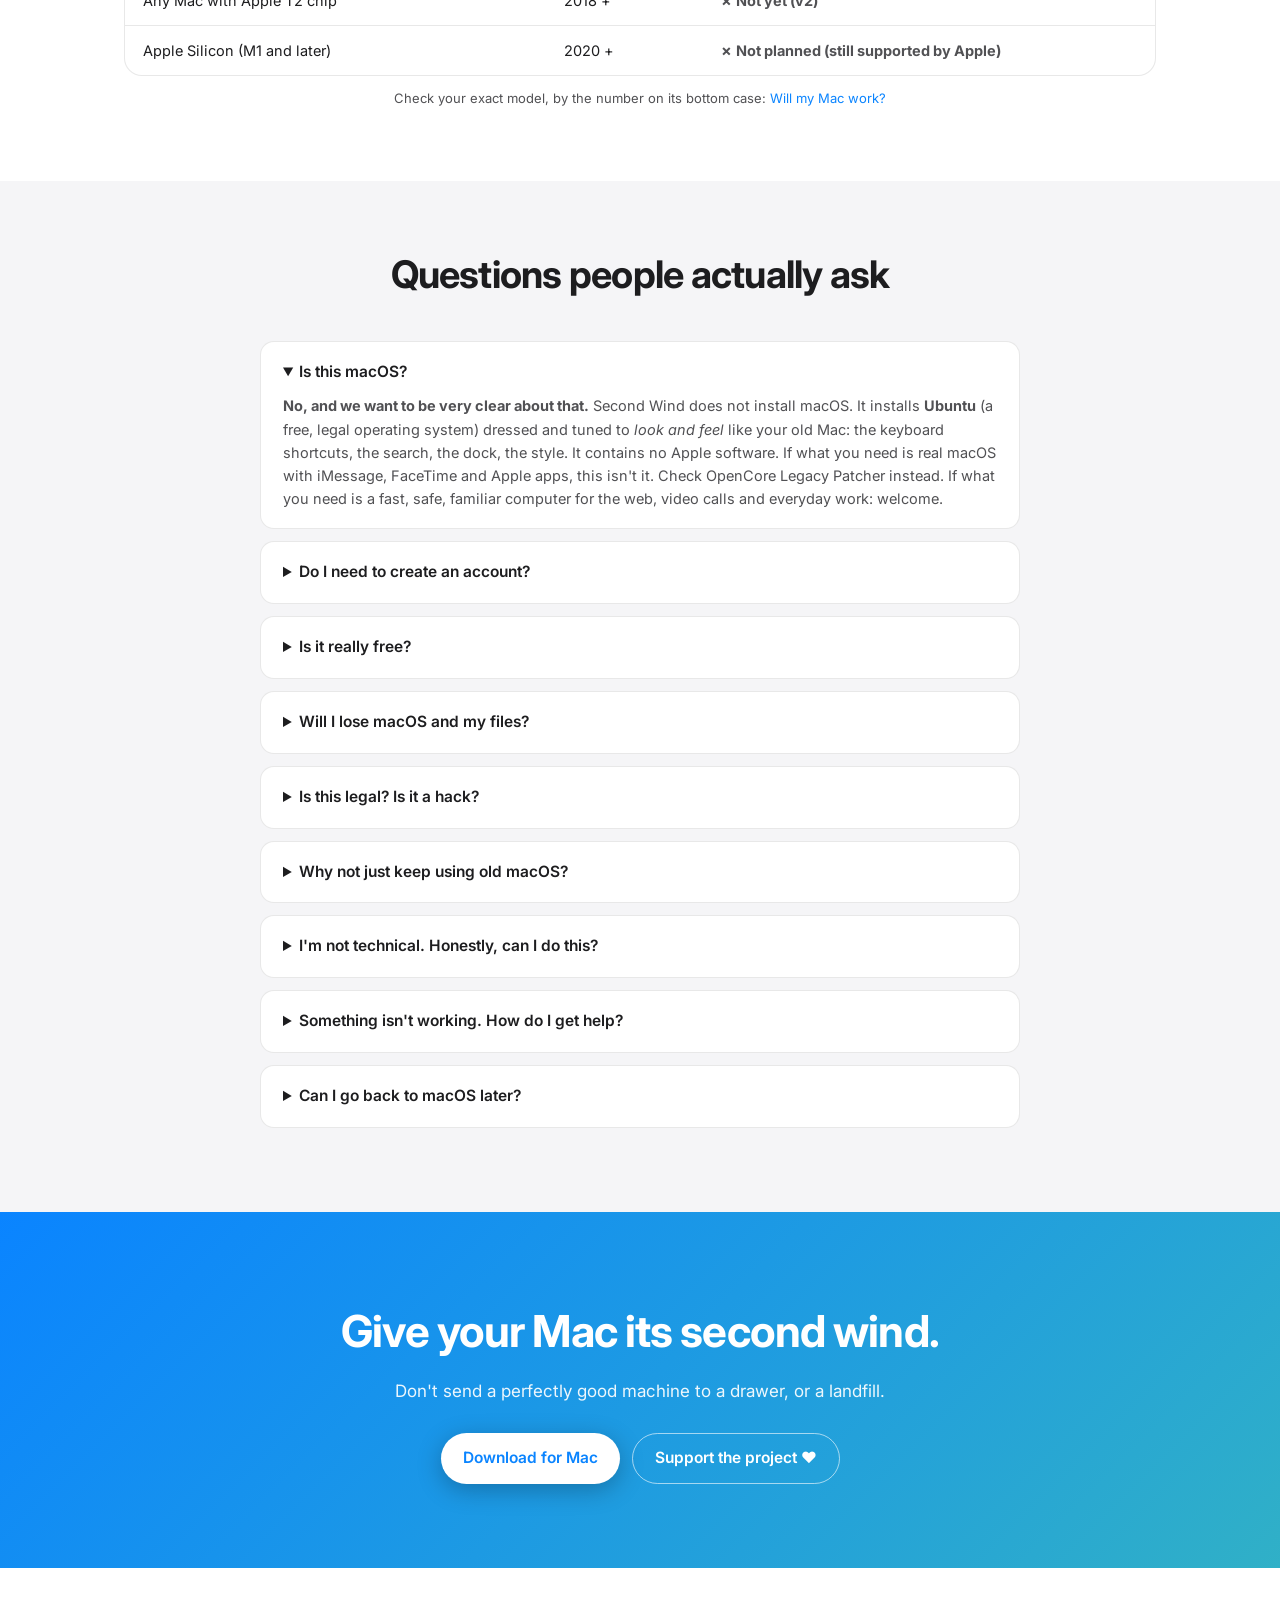
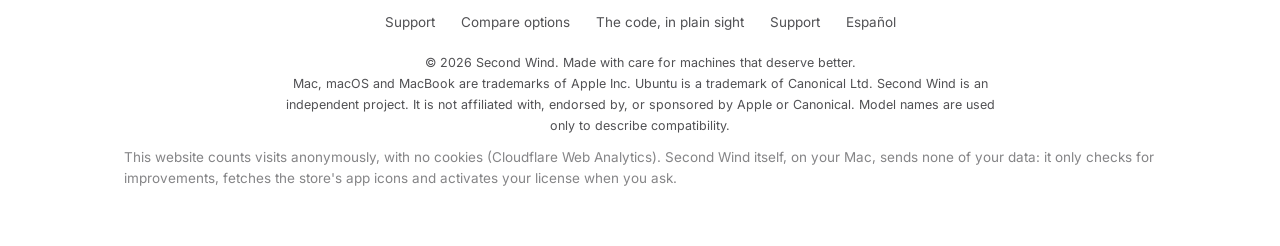
==== commit bff244b8: "Merge main into feat/aeo Co-Authored-By: Claude Opus 5.5 <noreply@anthropic.com>" ====
--- a/index.html
+++ b/index.html
@@ -19,29 +19,117 @@
   <link href="https://fonts.googleapis.com/css2?family=Inter:wght@400;500;600;700;800&display=swap" rel="stylesheet">
   <link rel="stylesheet" href="styles.css">
   <script type="application/ld+json">
-  {
-    "@context": "https://schema.org",
-    "@type": "SoftwareApplication",
-    "name": "Second Wind",
-    "url": "https://secondwindformac.com/",
-    "description": "Second Wind turns a 2013-2017 Intel Mac into a fast, safe, familiar computer again: Ubuntu underneath, the Mac look, drivers that just work and an app store on top. Free forever, all the code in plain sight. Optional Mac Experience (⌘ shortcuts and ⌘Space search): 30 days free, then US$10 once.",
-    "operatingSystem": "Installs Ubuntu 24.04 LTS on 2013-2017 Intel Macs",
-    "applicationCategory": "UtilitiesApplication",
-    "offers": {
+{
+  "@context": "https://schema.org",
+  "@type": "SoftwareApplication",
+  "name": "Second Wind",
+  "url": "https://secondwindformac.com/",
+  "description": "Second Wind turns a 2013-2017 Intel Mac into a fast, safe, familiar computer again: Ubuntu underneath, the Mac look, drivers that just work and an app store on top. Free forever, all the code in plain sight. Optional Mac Experience (⌘ shortcuts and ⌘Space search): 30 days free, then US$10 once.",
+  "operatingSystem": "Installs Ubuntu 24.04 LTS on 2013-2017 Intel Macs",
+  "applicationCategory": "UtilitiesApplication",
+  "offers": [
+    {
       "@type": "Offer",
+      "name": "Second Wind",
       "price": "0",
-      "priceCurrency": "USD"
+      "priceCurrency": "USD",
+      "description": "Free forever: Mac look, drivers, app store and updates."
     },
-    "softwareHelp": {
-      "@type": "CreativeWork",
-      "url": "https://secondwindformac.com/rescue/"
-    },
-    "sameAs": [
-      "https://github.com/secondwindformac/second-wind"
-    ]
-  }
+    {
+      "@type": "Offer",
+      "name": "Mac Experience",
+      "price": "10",
+      "priceCurrency": "USD",
+      "description": "Optional one-time purchase (not a subscription) after a 30-day free trial: ⌘ keyboard shortcuts and ⌘Space search."
+    }
+  ],
+  "softwareHelp": {
+    "@type": "CreativeWork",
+    "url": "https://secondwindformac.com/rescue/"
+  },
+  "sameAs": [
+    "https://github.com/secondwindformac/second-wind"
+  ],
+  "isAccessibleForFree": true,
+  "inLanguage": [
+    "en",
+    "es"
+  ]
+}
   </script>
 <!-- Cloudflare Web Analytics --><script type='module' src='https://static.cloudflareinsights.com/beacon.min.js' data-cf-beacon='{"token": "4829b0f439ff4244b7309ff38470c616"}'></script><!-- End Cloudflare Web Analytics -->
+<script type="application/ld+json">
+{
+ "@context": "https://schema.org",
+ "@type": "FAQPage",
+ "mainEntity": [
+  {
+   "@type": "Question",
+   "name": "Do I need to create an account?",
+   "acceptedAnswer": {
+    "@type": "Answer",
+    "text": "No, and you never will. Second Wind has no accounts by design: you download, you install, done. If you buy the optional Mac Experience, your license key arrives by email: paste it into the Second Wind app and that's it. Less friction for you, less data for anyone to worry about."
+   }
+  },
+  {
+   "@type": "Question",
+   "name": "Is it really free?",
+   "acceptedAnswer": {
+    "@type": "Answer",
+    "text": "Yes, and we're precise about it. Second Wind is free forever: the Mac look, drivers that just work (Wi-Fi, camera, sound), the app store and updates, with all the code published in plain sight, auditable by anyone. No terminal, ever. One optional extra exists: the “Mac Experience” (⌘ shortcuts everywhere and ⌘Space search) is free for the first 30 days, then a one-time US$10 (once per Mac, yours forever). If you don't buy it, your Mac keeps working and looking exactly the same; only the ⌘ shortcuts and ⌘Space go back to Linux's. No subscriptions, no accounts. Want to help more? You can pay what you want for Second Wind."
+   }
+  },
+  {
+   "@type": "Question",
+   "name": "Will I lose macOS and my files?",
+   "acceptedAnswer": {
+    "@type": "Answer",
+    "text": "Yes. Second Wind replaces macOS entirely with Ubuntu Linux. It's meant for Macs that no longer receive Apple updates. Back up your files first (the installer reminds you before touching anything)."
+   }
+  },
+  {
+   "@type": "Question",
+   "name": "Is this legal? Is it a hack?",
+   "acceptedAnswer": {
+    "@type": "Answer",
+    "text": "It's not a hack. Second Wind installs Ubuntu, a mainstream free operating system, plus components downloaded from their official sources. Nothing from Apple is copied or redistributed. It's your hardware, and you're allowed to run what you want on it."
+   }
+  },
+  {
+   "@type": "Question",
+   "name": "Why not just keep using old macOS?",
+   "acceptedAnswer": {
+    "@type": "Answer",
+    "text": "Without security updates, browsers and banking sites gradually stop working, and staying online gets risky. Ubuntu 24.04 receives security updates until 2029, and modern apps (Chrome, WhatsApp, Zoom) run on it today."
+   }
+  },
+  {
+   "@type": "Question",
+   "name": "I'm not technical. Honestly, can I do this?",
+   "acceptedAnswer": {
+    "@type": "Answer",
+    "text": "That's exactly who we built it for. If you can plug in a USB stick and hold down one key, you can do this. You never see a terminal, and every step explains itself in plain language, in English or Spanish."
+   }
+  },
+  {
+   "@type": "Question",
+   "name": "Something isn't working. How do I get help?",
+   "acceptedAnswer": {
+    "@type": "Answer",
+    "text": "Open the Second Wind app (in the dock) → ⋯ → Your Mac. It checks Wi-Fi, sound, camera, keyboard, Bluetooth and battery, and shows a short report about your Mac. Click Copy report for support and paste it into an email to hello@secondwindformac.com. You see everything it contains first, and nothing is sent anywhere unless you send it yourself."
+   }
+  },
+  {
+   "@type": "Question",
+   "name": "Can I go back to macOS later?",
+   "acceptedAnswer": {
+    "@type": "Answer",
+    "text": "Yes. macOS can be reinstalled from Apple's own recovery (Internet Recovery, ⌘⌥R at power-on) or from a macOS USB stick, on any of these models. Your files must come from your backup."
+   }
+  }
+ ]
+}
+</script>
 </head>
 <body>
 
@@ -222,6 +310,7 @@
     <div class="foot-row">
       <!-- from links.conf: CONTACT_EMAIL / DONATE_URL -->
       <a href="mailto:hello@secondwindformac.com">Support</a>
+      <a href="compare/">Compare options</a>
       <a href="https://github.com/secondwindformac/second-wind">The code, in plain sight</a>
       <a href="https://secondwindformac.lemonsqueezy.com/checkout/buy/3c55c042-ea20-4f09-9795-8f4e3b5bd2de">Support</a>
       <a href="es/">Español</a>
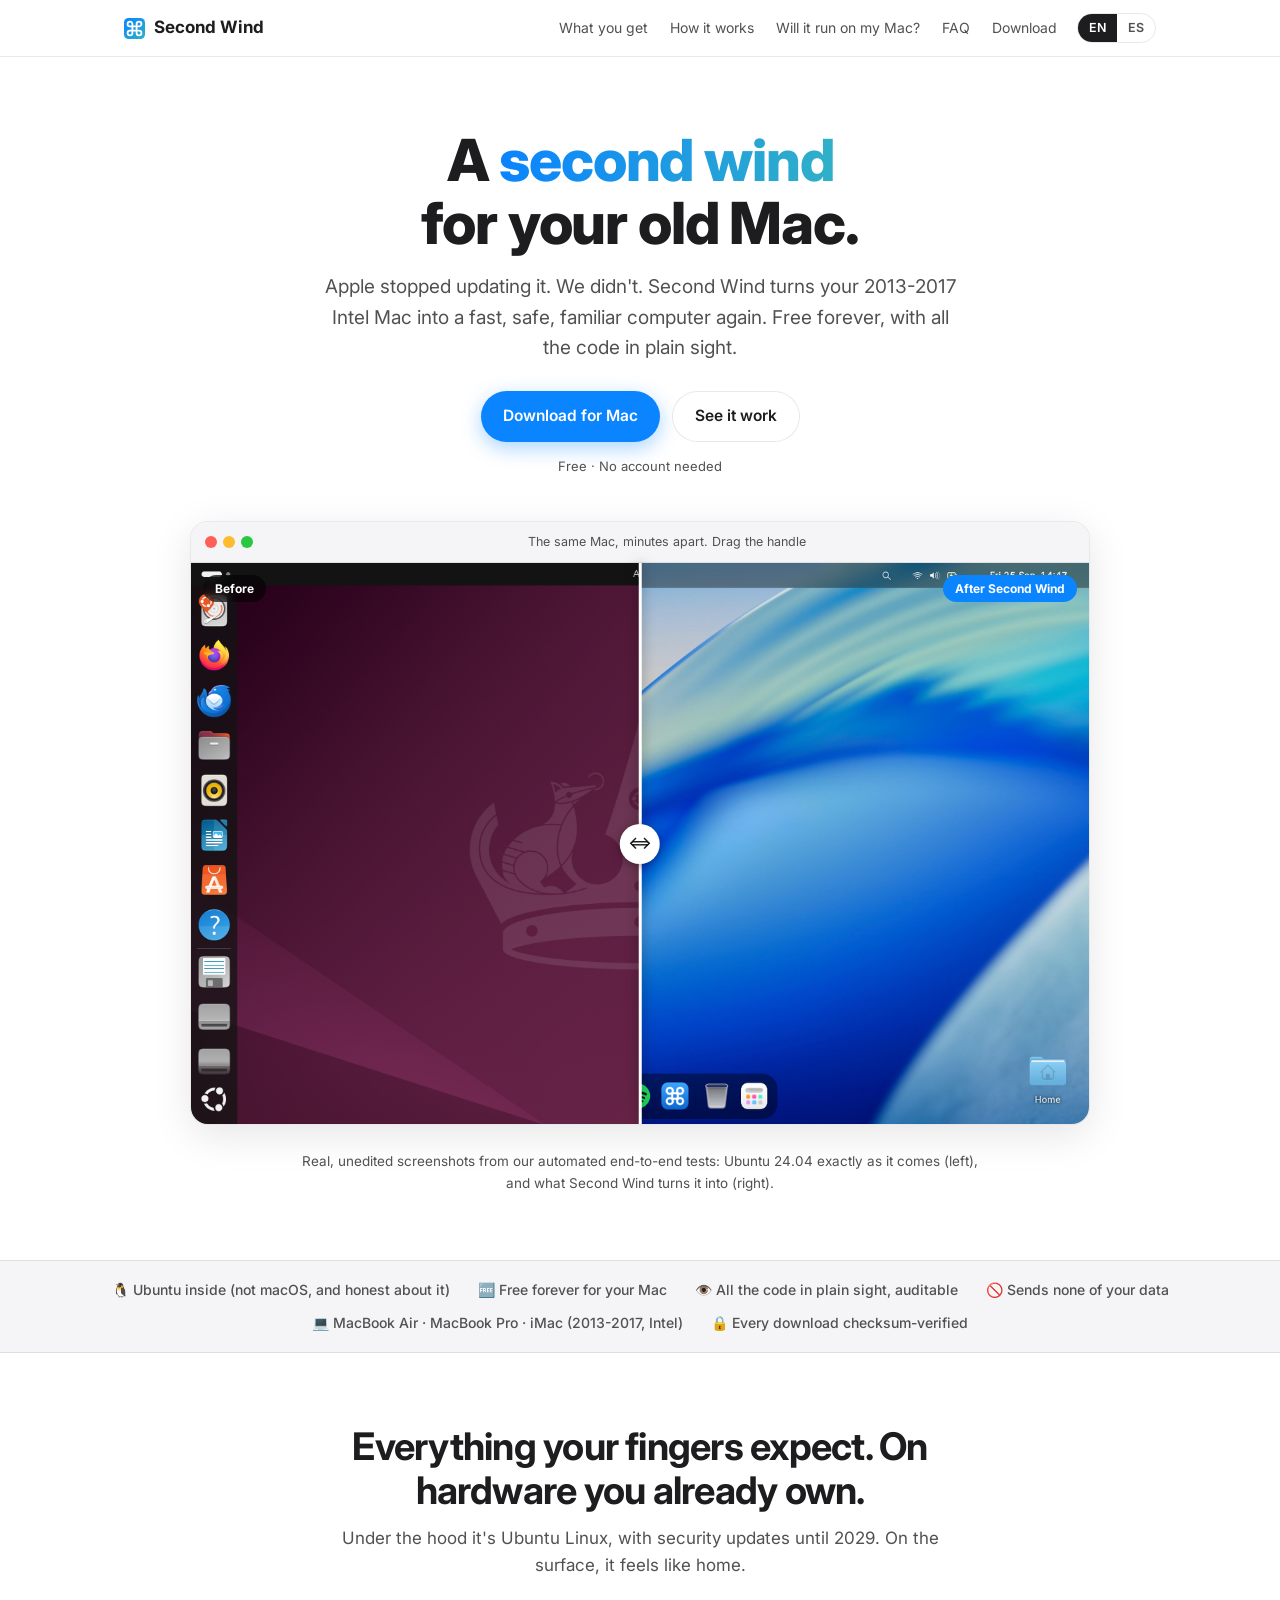
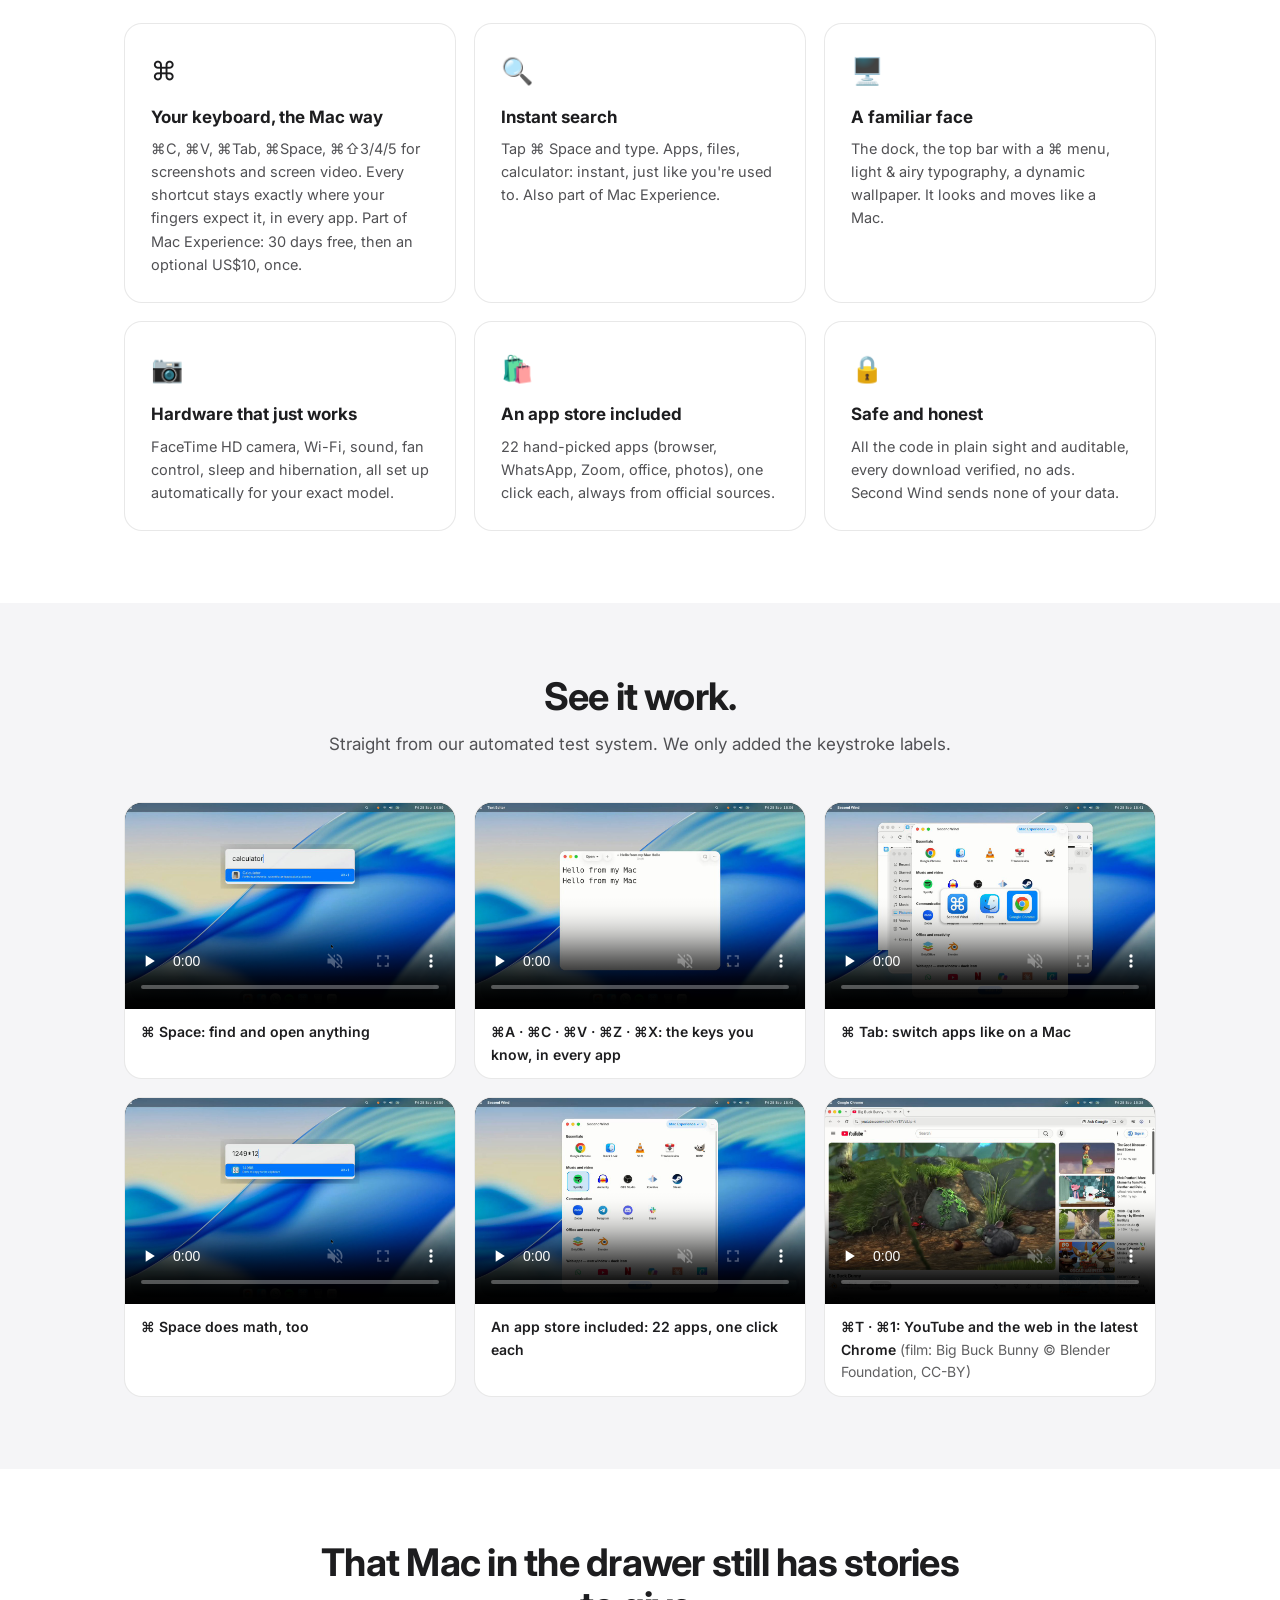
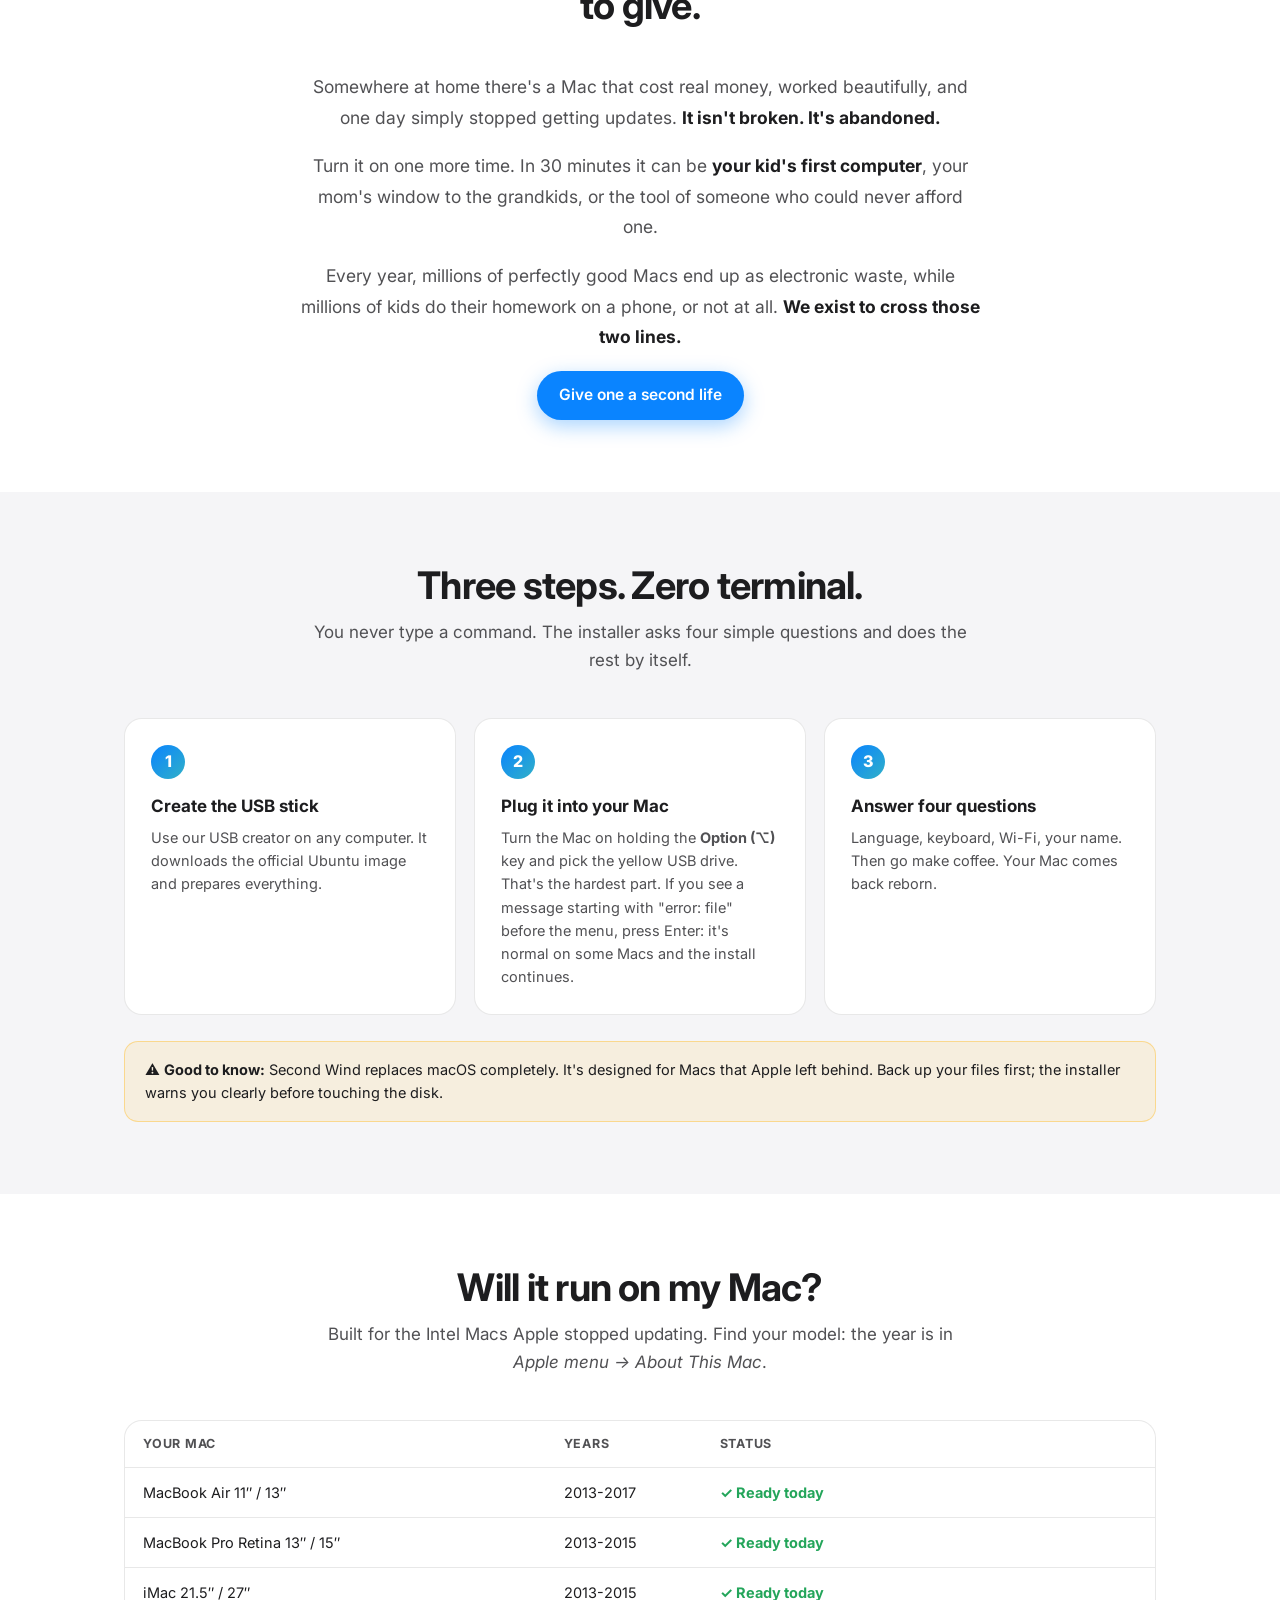
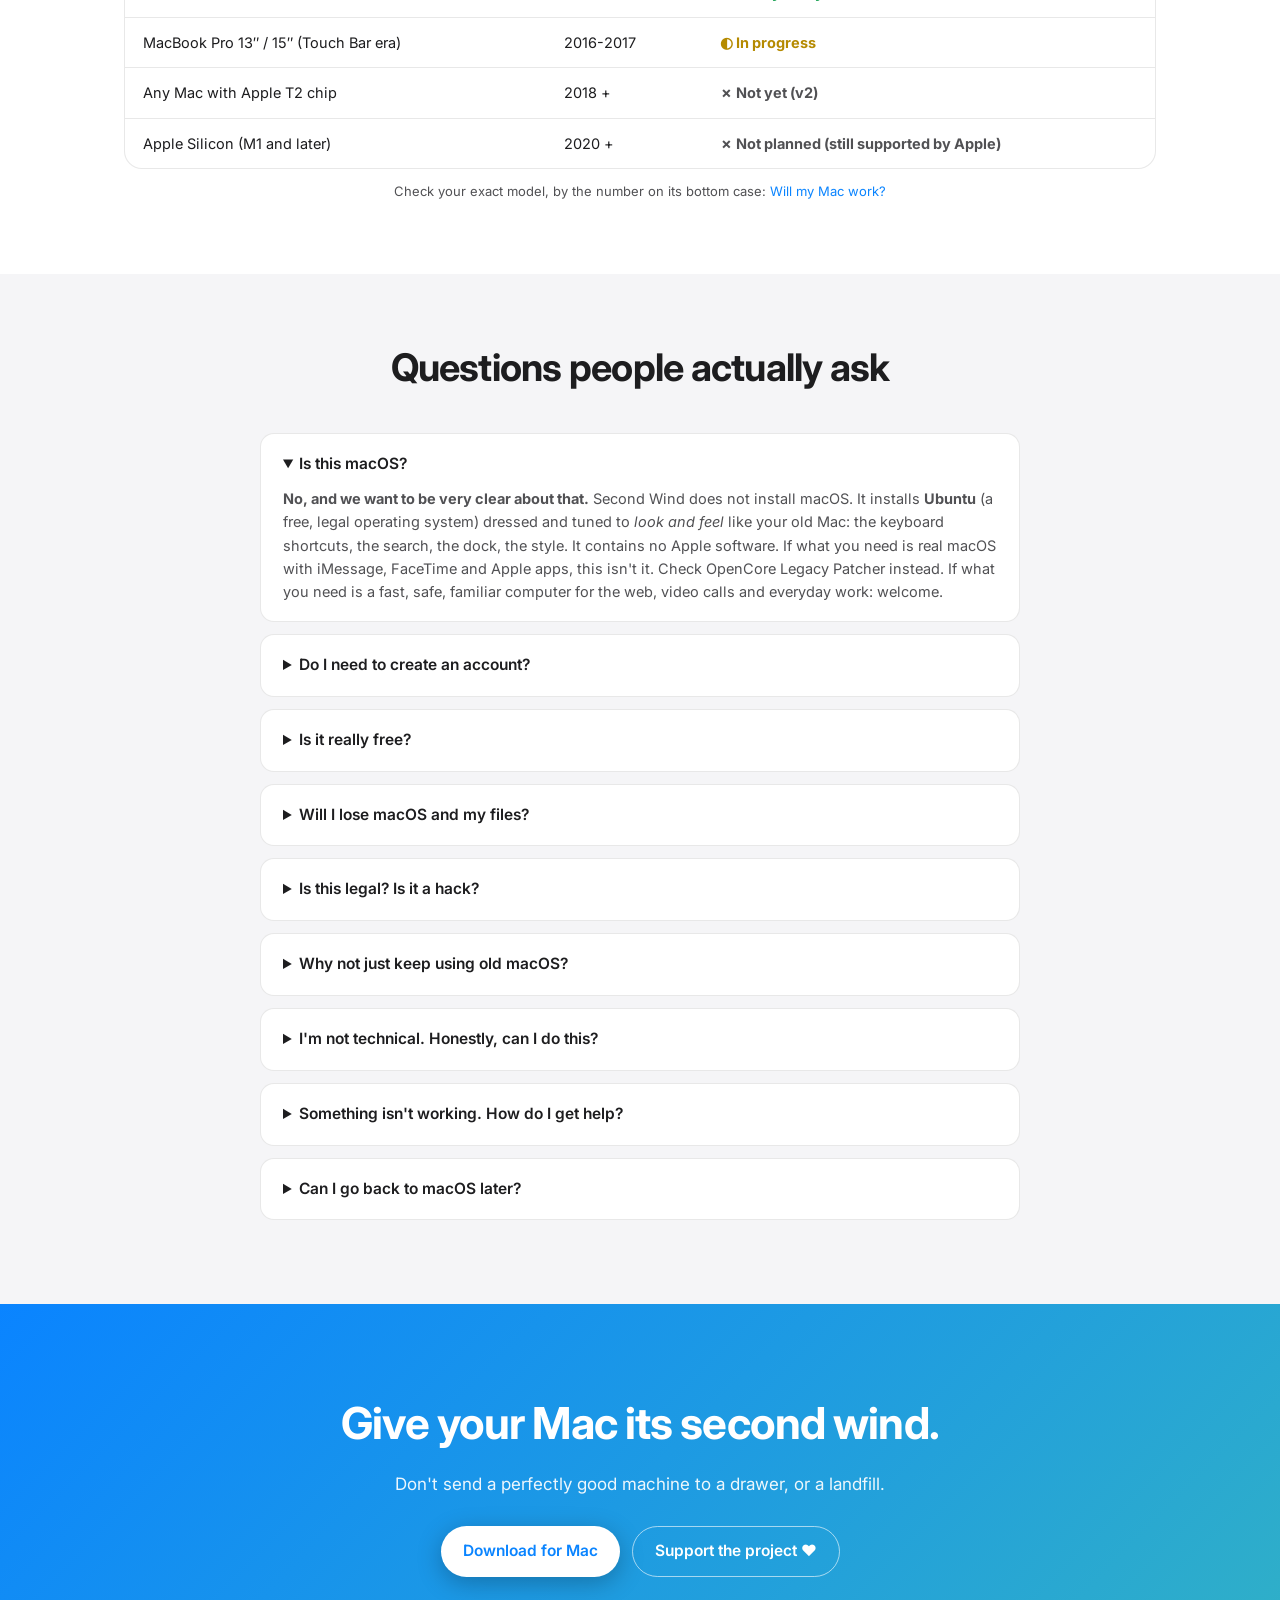
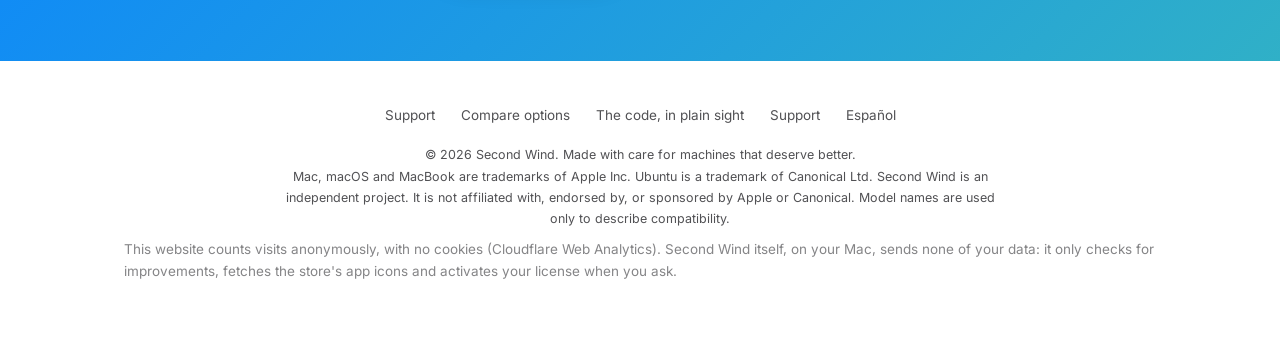
==== commit 92dfe888: "Download: macOS 15 'Open Anyway' path; home: the harmless 'error: file' boot message on some Macs (E" ====
--- a/index.html
+++ b/index.html
@@ -249,7 +249,7 @@
       </div>
       <div class="steps">
         <div class="step"><div class="num">1</div><h3>Create the USB stick</h3><p>Use our USB creator on any computer. It downloads the official Ubuntu image and prepares everything.</p></div>
-        <div class="step"><div class="num">2</div><h3>Plug it into your Mac</h3><p>Turn the Mac on holding the <strong>Option (⌥)</strong> key and pick the yellow USB drive. That's the hardest part.</p></div>
+        <div class="step"><div class="num">2</div><h3>Plug it into your Mac</h3><p>Turn the Mac on holding the <strong>Option (⌥)</strong> key and pick the yellow USB drive. That's the hardest part. If you see a message starting with "error: file" before the menu, press Enter: it's normal on some Macs and the install continues.</p></div>
         <div class="step"><div class="num">3</div><h3>Answer four questions</h3><p>Language, keyboard, Wi-Fi, your name. Then go make coffee. Your Mac comes back reborn.</p></div>
       </div>
       <div class="warn">⚠️ <strong>Good to know:</strong> Second Wind replaces macOS completely. It's designed for Macs that Apple left behind. Back up your files first; the installer warns you clearly before touching the disk.</div>
